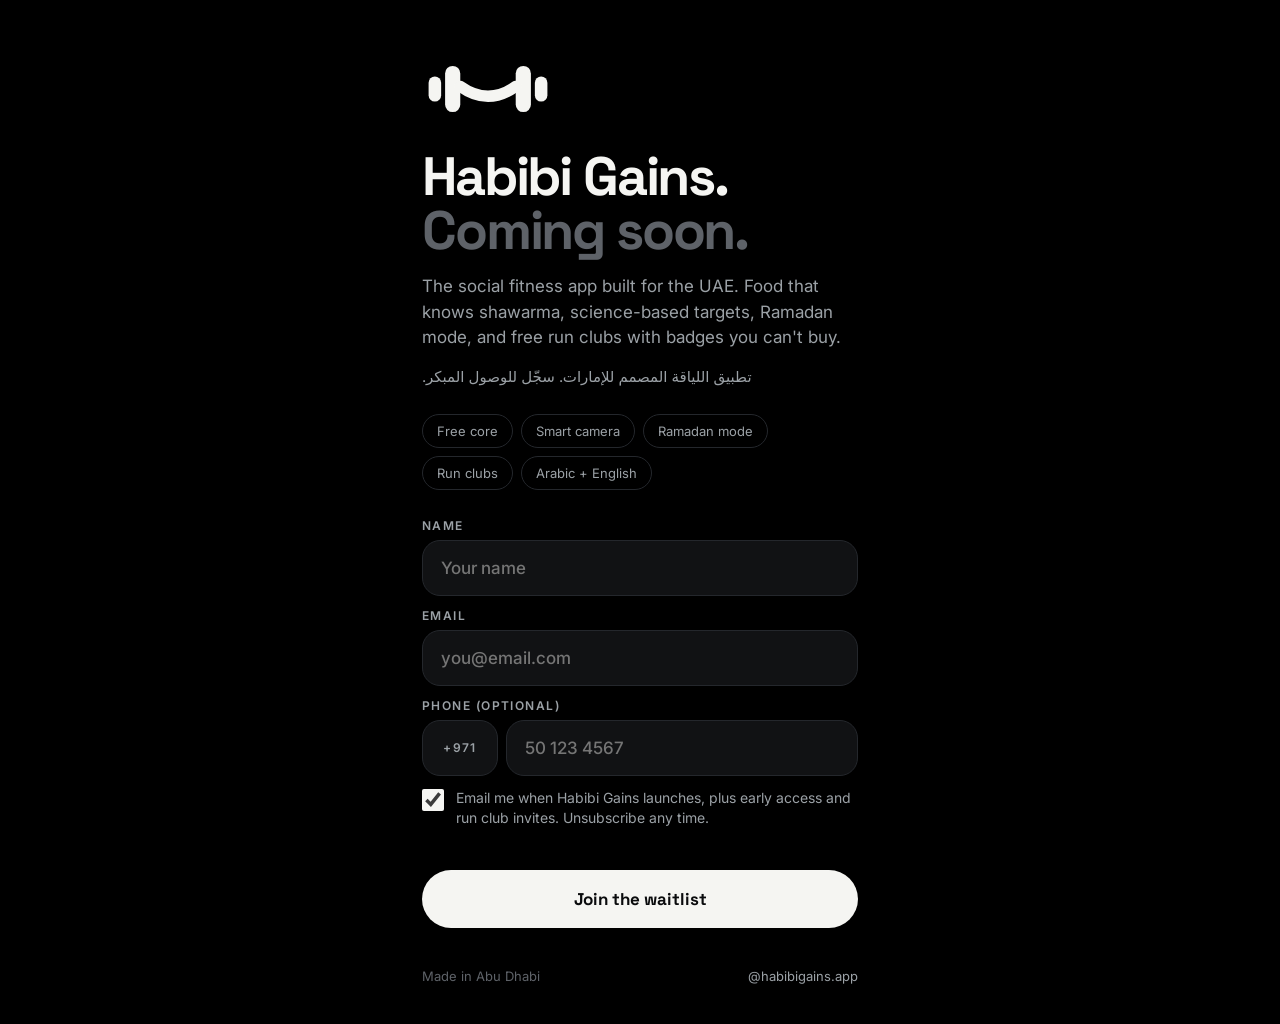
==== index.html @ ff52da04 "Add files via upload" ====
<!doctype html>
<html lang="en">
<head>
<meta charset="utf-8">
<meta name="viewport" content="width=device-width, initial-scale=1, viewport-fit=cover">
<title>Habibi Gains · Join the waitlist</title>
<meta name="description" content="The social fitness app built for the UAE. Join the waitlist for early access.">
<meta property="og:title" content="Habibi Gains · Coming soon">
<meta property="og:description" content="The social fitness app built for the UAE. Join the waitlist.">
<meta name="theme-color" content="#000000">
<link rel="preconnect" href="https://fonts.googleapis.com">
<link rel="preconnect" href="https://fonts.gstatic.com" crossorigin>
<link href="https://fonts.googleapis.com/css2?family=Space+Grotesk:wght@500;700&family=Inter:wght@400;500;600&display=swap" rel="stylesheet">
<link rel="icon" href="data:image/svg+xml,%3Csvg xmlns='http://www.w3.org/2000/svg' viewBox='0 0 400 400'%3E%3Crect width='400' height='400' rx='90' fill='%23000'/%3E%3Cg transform='translate(0 100)' fill='%23F5F5F2'%3E%3Crect x='20' y='62' width='38' height='76' rx='19'/%3E%3Crect x='70' y='30' width='46' height='140' rx='23'/%3E%3Crect x='284' y='30' width='46' height='140' rx='23'/%3E%3Crect x='342' y='62' width='38' height='76' rx='19'/%3E%3Cpath d='M116 92 Q200 152 284 92' fill='none' stroke='%23F5F5F2' stroke-width='34' stroke-linecap='round'/%3E%3C/g%3E%3C/svg%3E">
<style>
  :root { --bg:#000; --card:#111214; --line:#24272c; --text:#F5F5F2; --muted:#9BA1A6; --faint:#5E6268; }
  * { box-sizing: border-box; margin: 0; }
  html, body { background: var(--bg); color: var(--text); font-family: Inter, system-ui, sans-serif; -webkit-font-smoothing: antialiased; }
  body { min-height: 100svh; display: flex; justify-content: center; }
  main { width: 100%; max-width: 480px; padding: calc(56px + env(safe-area-inset-top)) 22px calc(40px + env(safe-area-inset-bottom)); display: flex; flex-direction: column; gap: 28px; }
  .display { font-family: 'Space Grotesk', sans-serif; font-weight: 700; letter-spacing: -0.04em; }
  .logo { width: 132px; height: 66px; }
  .logo .bar { transition: d .9s cubic-bezier(.2,.8,.2,1); }
  h1 { font-size: clamp(40px, 11vw, 54px); line-height: 1; }
  h1 span { color: var(--faint); }
  .sub { color: var(--muted); font-size: 17px; line-height: 1.5; }
  .chips { display: flex; flex-wrap: wrap; gap: 8px; }
  .chip { border: 1px solid var(--line); border-radius: 999px; padding: 8px 14px; font-size: 13px; color: var(--muted); opacity: 0; transform: translateY(8px); animation: up .6s forwards; }
  form { display: flex; flex-direction: column; gap: 12px; }
  label.f { display: flex; flex-direction: column; gap: 7px; font-size: 12px; font-weight: 600; letter-spacing: .12em; text-transform: uppercase; color: var(--muted); }
  input[type=text], input[type=email], input[type=tel] { height: 56px; border-radius: 18px; border: 1px solid var(--line); background: var(--card); color: var(--text); padding: 0 18px; font: 500 17px Inter, sans-serif; outline: none; transition: border-color .2s; width: 100%; }
  input:focus { border-color: var(--text); }
  .phone { display: flex; gap: 8px; }
  .phone .cc { flex: none; width: 76px; display: flex; align-items: center; justify-content: center; border-radius: 18px; border: 1px solid var(--line); background: var(--card); font-weight: 600; color: var(--muted); }
  .consent { display: flex; gap: 12px; align-items: flex-start; font-size: 14px; color: var(--muted); line-height: 1.45; cursor: pointer; }
  .consent input { width: 22px; height: 22px; accent-color: #F5F5F2; flex: none; margin-top: 1px; }
  button { height: 58px; border: 0; border-radius: 999px; background: var(--text); color: #0a0b0d; font: 700 17px 'Space Grotesk', sans-serif; cursor: pointer; transition: transform .15s, opacity .2s; margin-top: 4px; }
  button:active { transform: scale(.97); }
  button:disabled { opacity: .5; }
  .hidden { display: none; }
  .err { color: #FF7A7A; font-size: 14px; min-height: 1em; }
  .done { display: none; flex-direction: column; gap: 14px; align-items: flex-start; animation: up .6s both; }
  .done .big { font-size: 40px; line-height: 1.05; }
  .tick { width: 64px; height: 64px; border-radius: 32px; background: var(--text); display: grid; place-items: center; }
  .tick path { stroke-dasharray: 30; stroke-dashoffset: 30; animation: draw .6s .2s forwards; }
  footer { margin-top: auto; display: flex; justify-content: space-between; color: var(--faint); font-size: 13px; padding-top: 12px; }
  footer a { color: var(--muted); text-decoration: none; }
  .ar { font-size: 15px; color: var(--muted); direction: rtl; text-align: left; }
  .in { opacity: 0; transform: translateY(14px); animation: up .8s cubic-bezier(.2,.8,.2,1) forwards; }
  @keyframes up { to { opacity: 1; transform: none; } }
  @keyframes draw { to { stroke-dashoffset: 0; } }
  @media (prefers-reduced-motion: reduce) { .in, .chip { animation: none; opacity: 1; transform: none; } }
</style>
</head>
<body>
<main>
  <svg class="logo in" viewBox="0 0 400 200" role="img" aria-label="Habibi Gains logo">
    <g fill="#F5F5F2">
      <rect x="20" y="62" width="38" height="76" rx="19"/>
      <rect x="70" y="30" width="46" height="140" rx="23"/>
      <rect x="284" y="30" width="46" height="140" rx="23"/>
      <rect x="342" y="62" width="38" height="76" rx="19"/>
    </g>
    <path id="smile" class="bar" d="M116 100 Q200 100 284 100" fill="none" stroke="#F5F5F2" stroke-width="34" stroke-linecap="round"/>
  </svg>

  <div class="in" style="animation-delay:.15s; display:flex; flex-direction:column; gap:16px">
    <h1 class="display">Habibi Gains.<br><span>Coming soon.</span></h1>
    <p class="sub">The social fitness app built for the UAE. Food that knows shawarma, science-based targets, Ramadan mode, and free run clubs with badges you can't buy.</p>
    <p class="ar">تطبيق اللياقة المصمم للإمارات. سجّل للوصول المبكر.</p>
  </div>

  <div class="chips">
    <span class="chip" style="animation-delay:.35s">Free core</span>
    <span class="chip" style="animation-delay:.42s">Smart camera</span>
    <span class="chip" style="animation-delay:.49s">Ramadan mode</span>
    <span class="chip" style="animation-delay:.56s">Run clubs</span>
    <span class="chip" style="animation-delay:.63s">Arabic + English</span>
  </div>

  <form name="waitlist" class="in" style="animation-delay:.3s" id="wl" novalidate>
    <p class="hidden"><label>Leave empty: <input name="company"></label></p>
    <label class="f">Name
      <input type="text" name="name" autocomplete="name" placeholder="Your name" required>
    </label>
    <label class="f">Email
      <input type="email" name="email" autocomplete="email" inputmode="email" placeholder="you@email.com" required>
    </label>
    <label class="f">Phone (optional)
      <div class="phone">
        <span class="cc">+971</span>
        <input type="tel" name="phone" autocomplete="tel-national" inputmode="tel" placeholder="50 123 4567">
      </div>
    </label>
    <label class="consent">
      <input type="checkbox" name="updates" value="yes" checked>
      <span>Email me when Habibi Gains launches, plus early access and run club invites. Unsubscribe any time.</span>
    </label>
    <p class="err" id="err" role="alert"></p>
    <button type="submit" id="btn">Join the waitlist</button>
  </form>

  <div class="done" id="done" aria-live="polite">
    <div class="tick"><svg width="30" height="30" viewBox="0 0 24 24" fill="none"><path d="M5 12.5l4.5 4.5L19 7" stroke="#0a0b0d" stroke-width="2.8" stroke-linecap="round" stroke-linejoin="round"/></svg></div>
    <p class="display big">You're on the list, <span id="who">habibi</span>.</p>
    <p class="sub">We'll email you when it's ready. Follow along for sneak peeks.</p>
    <p class="ar">أنت في القائمة. بنراسلك أول ما يجهز.</p>
  </div>

  <footer>
    <span>Made in Abu Dhabi</span>
    <a href="https://instagram.com/habibigains.app" rel="noopener">@habibigains.app</a>
  </footer>
</main>

<script>
  // The dumbbell bar bends into a smile.
  setTimeout(() => document.getElementById('smile').setAttribute('d', 'M116 92 Q200 152 284 92'), 700);
  // Animate in browsers without CSS `d` transitions.
  (function () {
    const p = document.getElementById('smile');
    if (CSS && CSS.supports && CSS.supports('d', 'path("M0 0")')) return;
    let t0;
    const step = (t) => {
      t0 = t0 || t;
      const k = Math.min(1, (t - t0) / 900), e = 1 - Math.pow(1 - k, 3);
      p.setAttribute('d', `M116 ${100 - 8 * e} Q200 ${100 + 52 * e} 284 ${100 - 8 * e}`);
      if (k < 1) requestAnimationFrame(step);
    };
    setTimeout(() => requestAnimationFrame(step), 700);
  })();

  const SB_URL = 'https://ekeybuzzxyzyuwczqnrz.supabase.co';
  const SB_KEY = 'sb_publishable_EXuzbg-O8Gc6yGmFSwG73Q_1IKL3HUi';
  const form = document.getElementById('wl');
  const err = document.getElementById('err');
  const btn = document.getElementById('btn');
  form.addEventListener('submit', async (e) => {
    e.preventDefault();
    err.textContent = '';
    const name = form.name.value.trim();
    const email = form.email.value.trim();
    const phone = form.phone.value.replace(/[^\d]/g, '');
    if (!name) return (err.textContent = 'Please add your name.');
    if (!/^\S+@\S+\.\S+$/.test(email)) return (err.textContent = 'Please check your email.');
    if (phone && (phone.length < 8 || phone.length > 10)) return (err.textContent = 'Please check your phone number.');
    btn.disabled = true;
    btn.textContent = 'Joining…';
    if (form.company.value) return; // bot
    const body = {
      name: name.slice(0, 80),
      email: email.toLowerCase(),
      phone: phone ? '+971' + phone.replace(/^0/, '') : null,
      email_updates: form.updates.checked,
      source: new URLSearchParams(location.search).get('ref')?.slice(0, 40) || 'bio',
    };
    try {
      const res = await fetch(SB_URL + '/rest/v1/waitlist', {
        method: 'POST',
        headers: { apikey: SB_KEY, 'Content-Type': 'application/json', Prefer: 'return=minimal' },
        body: JSON.stringify(body),
      });
      // 409 = already on the list, which still counts as success
      if (!res.ok && res.status !== 409) throw new Error('bad');
      document.getElementById('who').textContent = name.split(' ')[0];
      form.style.display = 'none';
      document.querySelector('.chips').style.display = 'none';
      document.getElementById('done').style.display = 'flex';
      window.scrollTo({ top: 0, behavior: 'smooth' });
    } catch {
      err.textContent = 'Something went wrong. Please try again.';
      btn.disabled = false;
      btn.textContent = 'Join the waitlist';
    }
  });
</script>
</body>
</html>
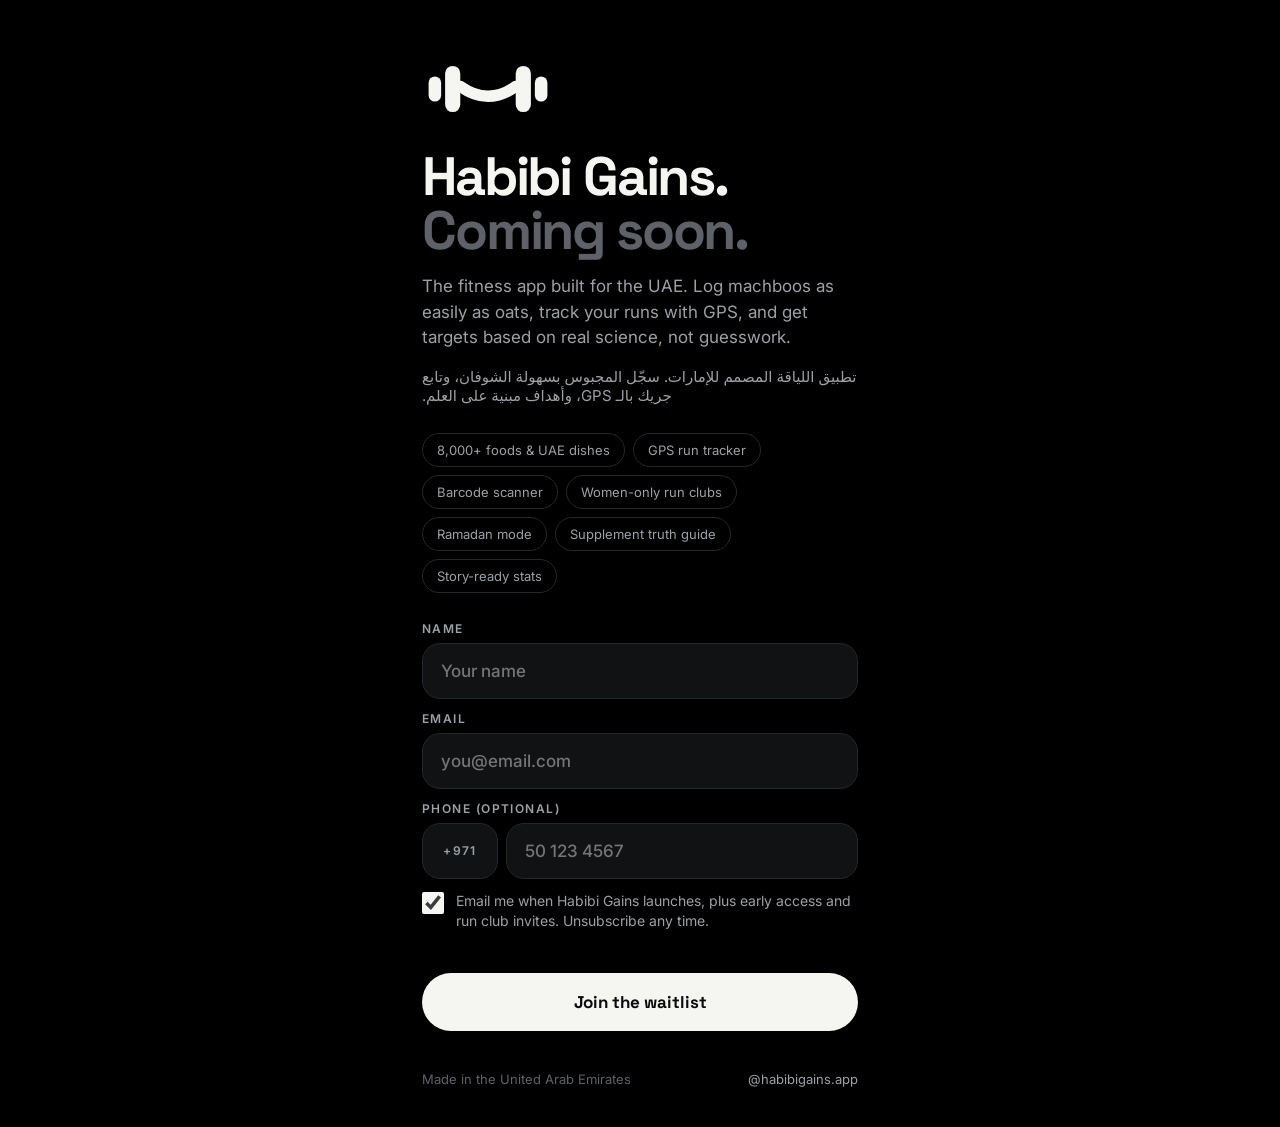
==== commit ad5c82aa: "Add files via upload" ====
--- a/index.html
+++ b/index.html
@@ -66,16 +66,18 @@
 
   <div class="in" style="animation-delay:.15s; display:flex; flex-direction:column; gap:16px">
     <h1 class="display">Habibi Gains.<br><span>Coming soon.</span></h1>
-    <p class="sub">The social fitness app built for the UAE. Food that knows shawarma, science-based targets, Ramadan mode, and free run clubs with badges you can't buy.</p>
-    <p class="ar">تطبيق اللياقة المصمم للإمارات. سجّل للوصول المبكر.</p>
+    <p class="sub">The fitness app built for the UAE. Log machboos as easily as oats, track your runs with GPS, and get targets based on real science, not guesswork.</p>
+    <p class="ar">تطبيق اللياقة المصمم للإمارات. سجّل المجبوس بسهولة الشوفان، وتابع جريك بالـ GPS، وأهداف مبنية على العلم.</p>
   </div>
 
   <div class="chips">
-    <span class="chip" style="animation-delay:.35s">Free core</span>
-    <span class="chip" style="animation-delay:.42s">Smart camera</span>
-    <span class="chip" style="animation-delay:.49s">Ramadan mode</span>
-    <span class="chip" style="animation-delay:.56s">Run clubs</span>
-    <span class="chip" style="animation-delay:.63s">Arabic + English</span>
+    <span class="chip" style="animation-delay:0.35s">8,000+ foods & UAE dishes</span>
+    <span class="chip" style="animation-delay:0.42s">GPS run tracker</span>
+    <span class="chip" style="animation-delay:0.49s">Barcode scanner</span>
+    <span class="chip" style="animation-delay:0.56s">Women-only run clubs</span>
+    <span class="chip" style="animation-delay:0.63s">Ramadan mode</span>
+    <span class="chip" style="animation-delay:0.7s">Supplement truth guide</span>
+    <span class="chip" style="animation-delay:0.77s">Story-ready stats</span>
   </div>
 
   <form name="waitlist" class="in" style="animation-delay:.3s" id="wl" novalidate>
@@ -108,7 +110,7 @@
   </div>
 
   <footer>
-    <span>Made in Abu Dhabi</span>
+    <span>Made in the United Arab Emirates</span>
     <a href="https://instagram.com/habibigains.app" rel="noopener">@habibigains.app</a>
   </footer>
 </main>
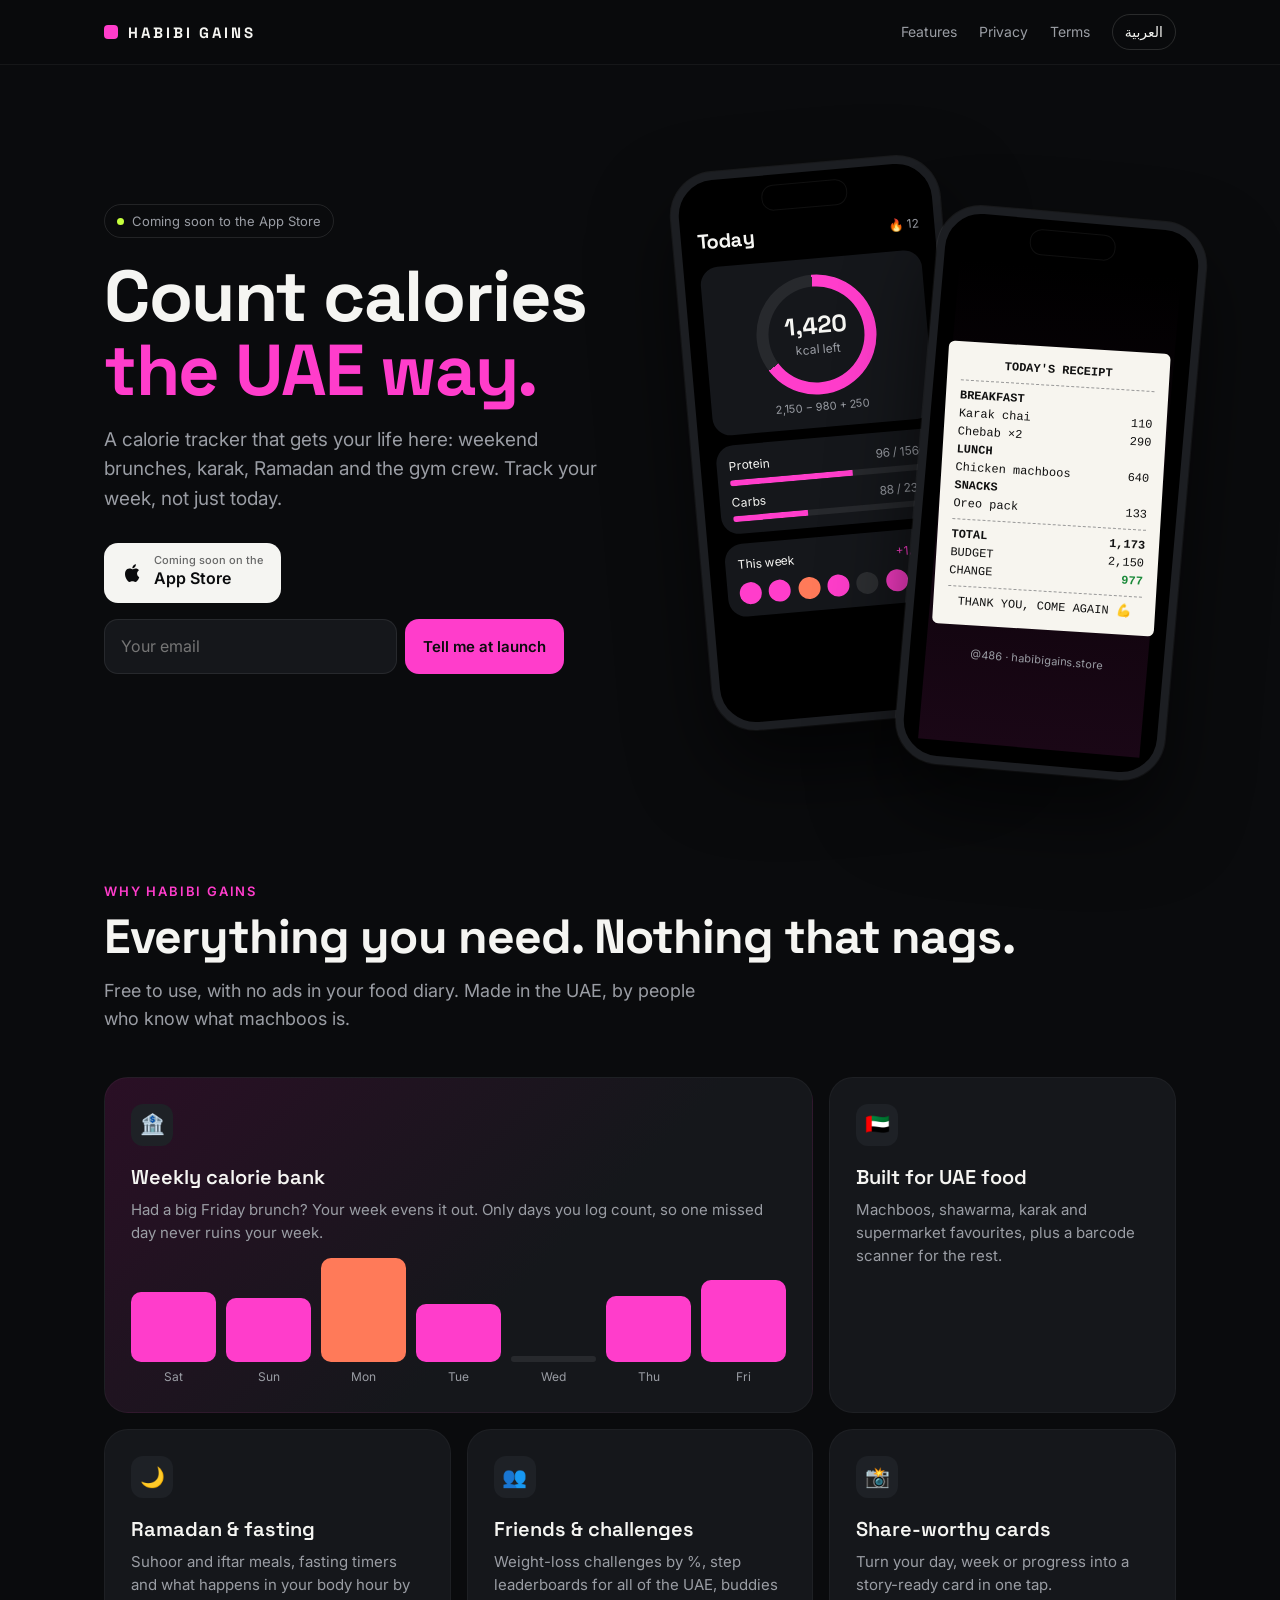
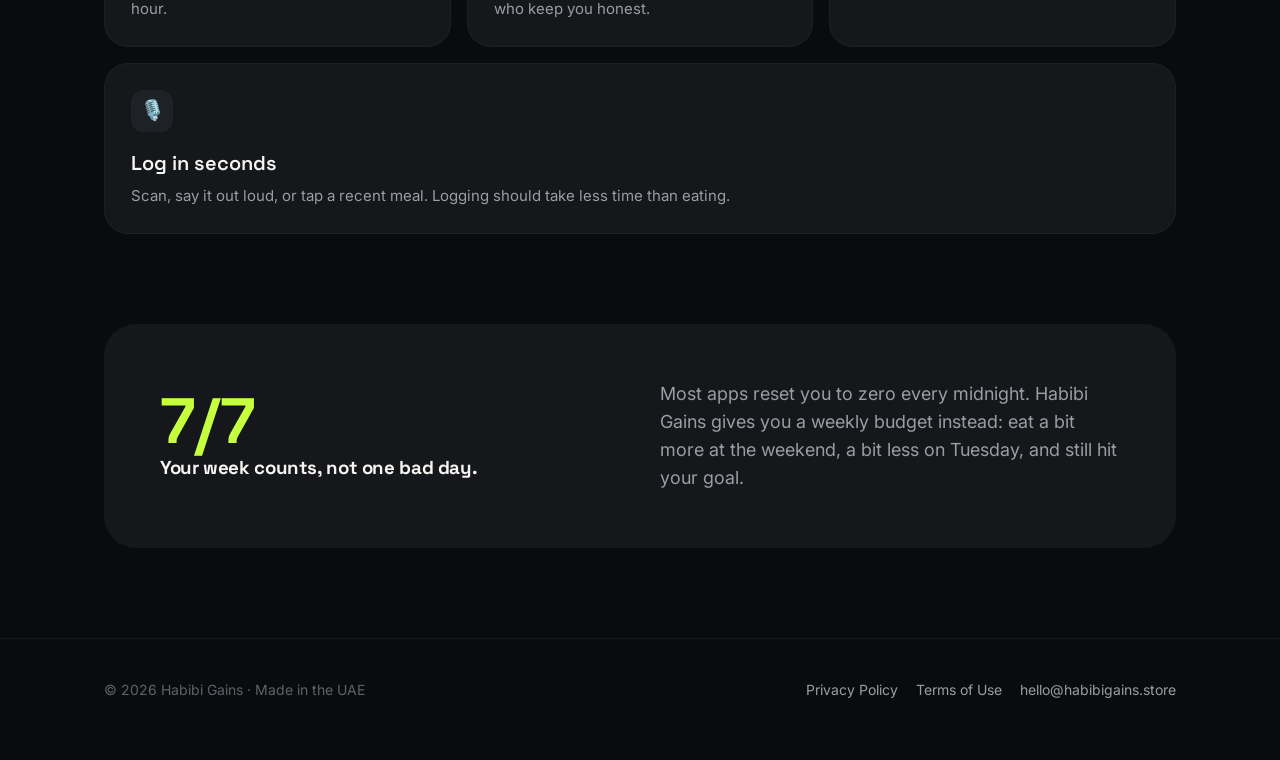
==== commit e0798a8f: "Add files via upload" ====
--- a/index.html
+++ b/index.html
@@ -1,180 +1,145 @@
-<!doctype html>
-<html lang="en">
-<head>
-<meta charset="utf-8">
-<meta name="viewport" content="width=device-width, initial-scale=1, viewport-fit=cover">
-<title>Habibi Gains · Join the waitlist</title>
-<meta name="description" content="The social fitness app built for the UAE. Join the waitlist for early access.">
-<meta property="og:title" content="Habibi Gains · Coming soon">
-<meta property="og:description" content="The social fitness app built for the UAE. Join the waitlist.">
-<meta name="theme-color" content="#000000">
-<link rel="preconnect" href="https://fonts.googleapis.com">
-<link rel="preconnect" href="https://fonts.gstatic.com" crossorigin>
-<link href="https://fonts.googleapis.com/css2?family=Space+Grotesk:wght@500;700&family=Inter:wght@400;500;600&display=swap" rel="stylesheet">
-<link rel="icon" href="data:image/svg+xml,%3Csvg xmlns='http://www.w3.org/2000/svg' viewBox='0 0 400 400'%3E%3Crect width='400' height='400' rx='90' fill='%23000'/%3E%3Cg transform='translate(0 100)' fill='%23F5F5F2'%3E%3Crect x='20' y='62' width='38' height='76' rx='19'/%3E%3Crect x='70' y='30' width='46' height='140' rx='23'/%3E%3Crect x='284' y='30' width='46' height='140' rx='23'/%3E%3Crect x='342' y='62' width='38' height='76' rx='19'/%3E%3Cpath d='M116 92 Q200 152 284 92' fill='none' stroke='%23F5F5F2' stroke-width='34' stroke-linecap='round'/%3E%3C/g%3E%3C/svg%3E">
-<style>
-  :root { --bg:#000; --card:#111214; --line:#24272c; --text:#F5F5F2; --muted:#9BA1A6; --faint:#5E6268; }
-  * { box-sizing: border-box; margin: 0; }
-  html, body { background: var(--bg); color: var(--text); font-family: Inter, system-ui, sans-serif; -webkit-font-smoothing: antialiased; }
-  body { min-height: 100svh; display: flex; justify-content: center; }
-  main { width: 100%; max-width: 480px; padding: calc(56px + env(safe-area-inset-top)) 22px calc(40px + env(safe-area-inset-bottom)); display: flex; flex-direction: column; gap: 28px; }
-  .display { font-family: 'Space Grotesk', sans-serif; font-weight: 700; letter-spacing: -0.04em; }
-  .logo { width: 132px; height: 66px; }
-  .logo .bar { transition: d .9s cubic-bezier(.2,.8,.2,1); }
-  h1 { font-size: clamp(40px, 11vw, 54px); line-height: 1; }
-  h1 span { color: var(--faint); }
-  .sub { color: var(--muted); font-size: 17px; line-height: 1.5; }
-  .chips { display: flex; flex-wrap: wrap; gap: 8px; }
-  .chip { border: 1px solid var(--line); border-radius: 999px; padding: 8px 14px; font-size: 13px; color: var(--muted); opacity: 0; transform: translateY(8px); animation: up .6s forwards; }
-  form { display: flex; flex-direction: column; gap: 12px; }
-  label.f { display: flex; flex-direction: column; gap: 7px; font-size: 12px; font-weight: 600; letter-spacing: .12em; text-transform: uppercase; color: var(--muted); }
-  input[type=text], input[type=email], input[type=tel] { height: 56px; border-radius: 18px; border: 1px solid var(--line); background: var(--card); color: var(--text); padding: 0 18px; font: 500 17px Inter, sans-serif; outline: none; transition: border-color .2s; width: 100%; }
-  input:focus { border-color: var(--text); }
-  .phone { display: flex; gap: 8px; }
-  .phone .cc { flex: none; width: 76px; display: flex; align-items: center; justify-content: center; border-radius: 18px; border: 1px solid var(--line); background: var(--card); font-weight: 600; color: var(--muted); }
-  .consent { display: flex; gap: 12px; align-items: flex-start; font-size: 14px; color: var(--muted); line-height: 1.45; cursor: pointer; }
-  .consent input { width: 22px; height: 22px; accent-color: #F5F5F2; flex: none; margin-top: 1px; }
-  button { height: 58px; border: 0; border-radius: 999px; background: var(--text); color: #0a0b0d; font: 700 17px 'Space Grotesk', sans-serif; cursor: pointer; transition: transform .15s, opacity .2s; margin-top: 4px; }
-  button:active { transform: scale(.97); }
-  button:disabled { opacity: .5; }
-  .hidden { display: none; }
-  .err { color: #FF7A7A; font-size: 14px; min-height: 1em; }
-  .done { display: none; flex-direction: column; gap: 14px; align-items: flex-start; animation: up .6s both; }
-  .done .big { font-size: 40px; line-height: 1.05; }
-  .tick { width: 64px; height: 64px; border-radius: 32px; background: var(--text); display: grid; place-items: center; }
-  .tick path { stroke-dasharray: 30; stroke-dashoffset: 30; animation: draw .6s .2s forwards; }
-  footer { margin-top: auto; display: flex; justify-content: space-between; color: var(--faint); font-size: 13px; padding-top: 12px; }
-  footer a { color: var(--muted); text-decoration: none; }
-  .ar { font-size: 15px; color: var(--muted); direction: rtl; text-align: left; }
-  .in { opacity: 0; transform: translateY(14px); animation: up .8s cubic-bezier(.2,.8,.2,1) forwards; }
-  @keyframes up { to { opacity: 1; transform: none; } }
-  @keyframes draw { to { stroke-dashoffset: 0; } }
-  @media (prefers-reduced-motion: reduce) { .in, .chip { animation: none; opacity: 1; transform: none; } }
-</style>
-</head>
-<body>
-<main>
-  <svg class="logo in" viewBox="0 0 400 200" role="img" aria-label="Habibi Gains logo">
-    <g fill="#F5F5F2">
-      <rect x="20" y="62" width="38" height="76" rx="19"/>
-      <rect x="70" y="30" width="46" height="140" rx="23"/>
-      <rect x="284" y="30" width="46" height="140" rx="23"/>
-      <rect x="342" y="62" width="38" height="76" rx="19"/>
-    </g>
-    <path id="smile" class="bar" d="M116 100 Q200 100 284 100" fill="none" stroke="#F5F5F2" stroke-width="34" stroke-linecap="round"/>
-  </svg>
+<!DOCTYPE html><html lang="en" dir="ltr"><head><meta charset="utf-8"><meta name="viewport" content="width=device-width,initial-scale=1">
+<title>Habibi Gains · Calorie tracker made for the UAE</title><meta name="description" content="Count calories the UAE way: a weekly calorie bank, local foods, Ramadan mode and friends. Coming soon to the App Store."><meta name="theme-color" content="#0A0B0D">
+<meta property="og:title" content="Habibi Gains · Calorie tracker made for the UAE"><meta property="og:description" content="Count calories the UAE way: a weekly calorie bank, local foods, Ramadan mode and friends. Coming soon to the App Store."><meta property="og:url" content="https://habibigains.store/">
+<link rel="icon" href="data:image/svg+xml,%3Csvg xmlns='http://www.w3.org/2000/svg' viewBox='0 0 32 32'%3E%3Crect width='32' height='32' rx='8' fill='%23FF3DCB'/%3E%3C/svg%3E">
+<link rel="preconnect" href="https://fonts.googleapis.com"><link rel="preconnect" href="https://fonts.gstatic.com" crossorigin><link href="https://fonts.googleapis.com/css2?family=Inter:wght@400;500;600&family=Space+Grotesk:wght@500;700&family=IBM+Plex+Sans+Arabic:wght@400;600;700&display=swap" rel="stylesheet"><style>
+:root{--bg:#0A0B0D;--card:#15171B;--card2:#1E2126;--text:#F5F5F2;--muted:#9A9DA4;--faint:#5E626A;--accent:#FF3DCB;--lime:#C6FF3D}
+*{box-sizing:border-box;margin:0;padding:0}
+html{scroll-behavior:smooth}
+body{overflow-x:hidden;background:var(--bg);color:var(--text);font:400 16px/1.55 Inter,system-ui,-apple-system,sans-serif;-webkit-font-smoothing:antialiased}
+[dir=rtl] body,[dir=rtl] .h{font-family:'IBM Plex Sans Arabic',Inter,system-ui,sans-serif}
+a{color:inherit;text-decoration:none}
+.wrap{max-width:1120px;margin:0 auto;padding:0 24px}
+.h{font-family:'Space Grotesk',Inter,sans-serif;letter-spacing:-.02em}
+nav{position:sticky;top:0;z-index:10;backdrop-filter:blur(14px);background:rgba(10,11,13,.75);border-bottom:1px solid #ffffff0d}
+nav .wrap{display:flex;align-items:center;justify-content:space-between;height:64px}
+.logo{white-space:nowrap;display:flex;align-items:center;gap:10px;font:700 15px 'Space Grotesk',sans-serif;letter-spacing:.18em}
+.logo i{width:14px;height:14px;border-radius:4px;background:var(--accent);display:block}
+.links{display:flex;gap:22px;align-items:center;font-size:14px;color:var(--muted)}
+.links a:hover{color:var(--text)}
+.lang{border:1px solid #ffffff22;border-radius:999px;padding:6px 12px;color:var(--text);background:none;font:inherit;cursor:pointer}
+.hero{padding-top:88px;padding-bottom:40px;display:grid;grid-template-columns:minmax(0,1.1fr) minmax(0,.9fr);gap:40px;align-items:center}
+.pill{display:inline-flex;gap:8px;align-items:center;font-size:13px;color:var(--muted);border:1px solid #ffffff1a;border-radius:999px;padding:6px 12px}
+.pill b{width:7px;height:7px;border-radius:50%;background:var(--lime);display:block}
+h1{font-size:clamp(42px,6vw,72px);line-height:1.02;margin:22px 0 18px}
+h1 em{font-style:normal;color:var(--accent)}
+.sub{font-size:19px;color:var(--muted);max-width:520px}
+.cta{display:flex;gap:12px;flex-wrap:wrap;margin-top:30px}
+.store{display:inline-flex;align-items:center;gap:10px;background:var(--text);color:#0A0B0D;border-radius:14px;padding:12px 18px;font-weight:600}
+.store small{display:block;font-size:11px;font-weight:500;opacity:.6;line-height:1}
+form{display:flex;gap:8px;margin-top:16px;max-width:460px}
+input{flex:1;background:var(--card);border:1px solid #ffffff14;border-radius:14px;padding:14px 16px;color:var(--text);font:inherit;outline:none}
+input:focus{border-color:var(--accent)}
+button.go{white-space:nowrap;background:var(--accent);color:#0A0B0D;border:0;border-radius:14px;padding:0 18px;font:600 15px Inter,sans-serif;cursor:pointer}
+.note{font-size:13px;color:var(--faint);margin-top:8px;min-height:20px}
+.phones{position:relative;height:600px}
+.phone{position:absolute;width:270px;height:560px;border-radius:44px;background:#000;border:8px solid #1c1e22;box-shadow:0 40px 80px #0009,0 0 0 1px #ffffff12;overflow:hidden;padding:46px 16px 16px}
+.phone:before{content:"";position:absolute;top:10px;left:50%;transform:translateX(-50%);width:84px;height:24px;border-radius:12px;background:#000;border:1px solid #ffffff10}
+.p1{right:215px;top:10px;transform:rotate(-5deg)}
+.p2{right:-10px;top:60px;transform:rotate(5deg);z-index:2}
+.scr{display:flex;flex-direction:column;gap:10px;font-size:12px}
+.card{background:var(--card);border-radius:18px;padding:12px}
+.ring{width:120px;height:120px;border-radius:50%;margin:4px auto;display:grid;place-items:center;background:conic-gradient(var(--accent) 0 66%,#ffffff14 0)}
+.ring div{width:96px;height:96px;border-radius:50%;background:var(--card);display:grid;place-items:center;text-align:center}
+.ring b{font:700 24px 'Space Grotesk',sans-serif}
+.dots{display:flex;justify-content:space-between}
+.dots span{width:22px;height:22px;border-radius:50%;background:var(--accent)}
+.dots .o{background:#FF7A59}.dots .u{background:#ffffff1a}
+.bar{height:6px;border-radius:9px;background:#ffffff14;overflow:hidden;margin-top:4px}.bar i{display:block;height:100%;background:var(--accent)}
+.row{display:flex;justify-content:space-between;align-items:center}
+.m{color:var(--muted)}
+.receipt{background:#F7F5EF;color:#111;border-radius:6px;padding:14px;font:12px/1.5 'Courier New',monospace;transform:rotate(-1.5deg)}
+.receipt hr{border:0;border-top:1px dashed #999;margin:6px 0}
+section{padding:90px 0}
+.kicker{color:var(--accent);font:600 13px Inter,sans-serif;letter-spacing:.14em;text-transform:uppercase}
+h2{font-size:clamp(32px,4vw,48px);line-height:1.08;margin:12px 0 14px}
+.lead{color:var(--muted);font-size:18px;max-width:620px}
+.grid{display:grid;grid-template-columns:repeat(3,1fr);gap:16px;margin-top:44px}
+.f{background:var(--card);border:1px solid #ffffff0a;border-radius:24px;padding:26px;min-height:210px}
+.f .ic{width:42px;height:42px;border-radius:12px;background:var(--card2);display:grid;place-items:center;font-size:20px;margin-bottom:18px}
+.f h3{font:600 20px 'Space Grotesk',sans-serif;margin-bottom:8px}
+.f p{color:var(--muted);font-size:15px}
+.f.wide{grid-column:span 3;min-height:0}.f.big{grid-column:span 2;background:linear-gradient(135deg,#2a0f25,#15171B 60%)}
+.week{display:flex;gap:10px;margin-top:22px;align-items:flex-end;height:120px}
+.week div{flex:1;text-align:center;font-size:12px;color:var(--muted)}
+.week span{display:block;height:var(--h);background:var(--accent);border-radius:10px;margin-bottom:6px}
+.week .over span{background:#FF7A59}.week .off span{background:#ffffff14}
+.band{background:var(--card);border-radius:32px;padding:56px;display:grid;grid-template-columns:1fr 1fr;gap:40px;align-items:center}
+.stat{font:700 64px 'Space Grotesk',sans-serif;color:var(--lime);line-height:1}
+footer{border-top:1px solid #ffffff0d;padding:40px 0 60px;color:var(--faint);font-size:14px}
+footer .wrap{display:flex;justify-content:space-between;flex-wrap:wrap;gap:16px}
+footer a{color:var(--muted)}
+.doc{max-width:760px;padding:60px 24px 100px}
+.doc h1{font-size:48px;margin:0 0 6px}
+.doc .upd{color:var(--faint);font-size:14px;margin-bottom:26px}
+.doc .intro{font-size:18px;color:var(--muted);margin-bottom:32px}
+.doc h2{font:600 22px 'Space Grotesk',sans-serif;margin:34px 0 10px}
+.doc ul{padding-inline-start:20px;color:#d6d6d2}
+.doc li{margin:6px 0}
+.doc li::marker{color:var(--accent)}
+.toggle{display:flex;gap:8px;margin-bottom:28px}
+.toggle a{border:1px solid #ffffff22;border-radius:999px;padding:6px 14px;font-size:14px;color:var(--muted)}
+.toggle a.on{background:var(--text);color:#0A0B0D;border-color:var(--text)}
+@media (max-width:900px){.f.wide{grid-column:auto}.hero{grid-template-columns:1fr;padding-top:48px}.phones{height:560px;margin-top:10px}.p1{left:0;right:auto}.p2{right:0}.grid{grid-template-columns:1fr}.f.big{grid-column:auto}.band{grid-template-columns:1fr;padding:32px}.links .hide{display:none}}
+@media (max-width:560px){.links a{display:none}form{flex-wrap:wrap}form input{min-width:100%}button.go{height:50px}.hero>div{min-width:0}.logo{letter-spacing:.1em}.p1{display:none}.p2{left:50%;right:auto;transform:translateX(-50%) rotate(2deg)}}
+</style></head><body><nav><div class="wrap"><a class="logo" href="/"><i></i>HABIBI GAINS</a><div class="links">
+<a class="hide" href="#features" data-en="Features" data-ar="المزايا">Features</a><a href="/privacy/" data-en="Privacy" data-ar="الخصوصية">Privacy</a><a href="/terms/" data-en="Terms" data-ar="الشروط">Terms</a>
+<button class="lang" onclick="setLang(document.documentElement.lang==='ar'?'en':'ar')">العربية</button></div></div></nav>
+<main><div class="wrap hero"><div>
+<span class="pill"><b></b><span data-en="Coming soon to the App Store" data-ar="قريباً على آب ستور">Coming soon to the App Store</span></span>
+<h1 class="h"><span data-en="Count calories" data-ar="احسب سعراتك">Count calories</span><br><em data-en="the UAE way." data-ar="على الطريقة الإماراتية.">the UAE way.</em></h1>
+<p class="sub" data-en="A calorie tracker that gets your life here: weekend brunches, karak, Ramadan and the gym crew. Track your week, not just today." data-ar="تطبيق سعرات يفهم حياتك هنا: فطور الويكند، الكرك، رمضان وربعك في الجيم. تابع أسبوعك، مو بس يومك.">A calorie tracker that gets your life here: weekend brunches, karak, Ramadan and the gym crew. Track your week, not just today.</p>
+<div class="cta"><span class="store"><svg width="22" height="22" viewBox="0 0 24 24" fill="#0A0B0D"><path d="M16.4 12.6c0-2.4 2-3.6 2.1-3.7-1.1-1.7-2.9-1.9-3.5-1.9-1.5-.2-2.9.9-3.7.9s-1.9-.9-3.2-.8c-1.6 0-3.1 1-4 2.4-1.7 3-.4 7.4 1.2 9.8.8 1.2 1.8 2.5 3 2.4 1.2 0 1.7-.8 3.1-.8s1.9.8 3.2.8 2.1-1.2 2.9-2.4c.9-1.4 1.3-2.7 1.3-2.8 0 0-2.4-1-2.4-3.9zM14.1 5.5c.7-.8 1.1-1.9 1-3-1 0-2.1.7-2.8 1.5-.6.7-1.2 1.8-1 2.9 1 .1 2.1-.6 2.8-1.4z"/></svg><span><small data-en="Coming soon on the" data-ar="قريباً على">Coming soon on the</small>App Store</span></span></div>
+<form id="wl" onsubmit="return join(event)"><input id="em" type="email" required data-en-ph="Your email" data-ar-ph="إيميلك" placeholder="Your email" autocomplete="email"><button class="go" type="submit" data-en="Tell me at launch" data-ar="بلغني عند الإطلاق">Tell me at launch</button></form>
+<div class="note" id="wlnote"></div>
+</div>
+<div class="phones">
+ <div class="phone p1"><div class="scr">
+  <div class="row"><b class="h" style="font-size:20px" data-en="Today" data-ar="اليوم">Today</b><span class="m">🔥 12</span></div>
+  <div class="card"><div class="ring"><div><span><b>1,420</b><br><span class="m" data-en="kcal left" data-ar="سعرة باقية">kcal left</span></span></div></div>
+  <div class="m" style="text-align:center;font-size:11px">2,150 − 980 + 250</div></div>
+  <div class="card"><div class="row"><span data-en="Protein" data-ar="بروتين">Protein</span><span class="m">96 / 156g</span></div><div class="bar"><i style="width:62%"></i></div>
+  <div class="row" style="margin-top:8px"><span data-en="Carbs" data-ar="كارب">Carbs</span><span class="m">88 / 231g</span></div><div class="bar"><i style="width:38%"></i></div></div>
+  <div class="card"><div class="row" style="margin-bottom:8px"><span data-en="This week" data-ar="هالأسبوع">This week</span><span style="color:var(--accent)">+1,240</span></div>
+  <div class="dots"><span></span><span></span><span class="o"></span><span></span><span class="u"></span><span></span><span class="u"></span></div></div>
+ </div></div>
+ <div class="phone p2"><div class="scr" style="justify-content:center;height:100%;background:linear-gradient(180deg,#000,#1a0716)">
+  <div class="receipt"><div style="text-align:center;font-weight:700">TODAY'S RECEIPT</div><hr>
+  <div><b>BREAKFAST</b></div><div class="row"><span>  Karak chai</span><span>110</span></div><div class="row"><span>  Chebab ×2</span><span>290</span></div>
+  <div><b>LUNCH</b></div><div class="row"><span>  Chicken machboos</span><span>640</span></div>
+  <div><b>SNACKS</b></div><div class="row"><span>  Oreo pack</span><span>133</span></div><hr>
+  <div class="row"><b>TOTAL</b><b>1,173</b></div><div class="row"><span>BUDGET</span><span>2,150</span></div><div class="row"><span>CHANGE</span><b style="color:#1B8A3A">977</b></div><hr>
+  <div style="text-align:center">THANK YOU, COME AGAIN 💪</div></div>
+  <div class="m" style="text-align:center;margin-top:12px;font-size:11px">@486 · habibigains.store</div>
+ </div></div>
+</div></div>
 
-  <div class="in" style="animation-delay:.15s; display:flex; flex-direction:column; gap:16px">
-    <h1 class="display">Habibi Gains.<br><span>Coming soon.</span></h1>
-    <p class="sub">The fitness app built for the UAE. Log machboos as easily as oats, track your runs with GPS, and get targets based on real science, not guesswork.</p>
-    <p class="ar">تطبيق اللياقة المصمم للإمارات. سجّل المجبوس بسهولة الشوفان، وتابع جريك بالـ GPS، وأهداف مبنية على العلم.</p>
-  </div>
+<section id="features"><div class="wrap">
+<div class="kicker" data-en="Why Habibi Gains" data-ar="ليش Habibi Gains">Why Habibi Gains</div>
+<h2 class="h" data-en="Everything you need. Nothing that nags." data-ar="كل اللي تحتاجه. بدون إزعاج.">Everything you need. Nothing that nags.</h2>
+<p class="lead" data-en="Free to use, with no ads in your food diary. Made in the UAE, by people who know what machboos is." data-ar="مجاني، وبدون إعلانات في يومياتك. صُنع في الإمارات، على يد ناس يعرفون شو المجبوس.">Free to use, with no ads in your food diary. Made in the UAE, by people who know what machboos is.</p>
+<div class="grid"><div class="f big"><div class="ic">🏦</div><h3 data-en="Weekly calorie bank" data-ar="بنك السعرات الأسبوعي">Weekly calorie bank</h3><p data-en="Had a big Friday brunch? Your week evens it out. Only days you log count, so one missed day never ruins your week." data-ar="عزومة جمعة كبيرة؟ أسبوعك يعدّلها. فقط الأيام المسجلة تنحسب، فيوم ناقص ما يخرب أسبوعك.">Had a big Friday brunch? Your week evens it out. Only days you log count, so one missed day never ruins your week.</p><div class="week"><div class=""><span style="--h:70px"></span>Sat</div><div class=""><span style="--h:64px"></span>Sun</div><div class="over"><span style="--h:104px"></span>Mon</div><div class=""><span style="--h:58px"></span>Tue</div><div class="off"><span style="--h:6px"></span>Wed</div><div class=""><span style="--h:66px"></span>Thu</div><div class=""><span style="--h:82px"></span>Fri</div></div></div><div class="f"><div class="ic">🇦🇪</div><h3 data-en="Built for UAE food" data-ar="مصمم لأكل الإمارات">Built for UAE food</h3><p data-en="Machboos, shawarma, karak and supermarket favourites, plus a barcode scanner for the rest." data-ar="مجبوس، شاورما، كرك ومنتجات السوبرماركت، وماسح باركود لكل الباقي.">Machboos, shawarma, karak and supermarket favourites, plus a barcode scanner for the rest.</p></div><div class="f"><div class="ic">🌙</div><h3 data-en="Ramadan &amp; fasting" data-ar="رمضان والصيام">Ramadan &amp; fasting</h3><p data-en="Suhoor and iftar meals, fasting timers and what happens in your body hour by hour." data-ar="وجبات السحور والإفطار، مؤقت صيام، وشو يصير في جسمك ساعة بساعة.">Suhoor and iftar meals, fasting timers and what happens in your body hour by hour.</p></div><div class="f"><div class="ic">👥</div><h3 data-en="Friends &amp; challenges" data-ar="الأصحاب والتحديات">Friends &amp; challenges</h3><p data-en="Weight-loss challenges by %, step leaderboards for all of the UAE, buddies who keep you honest." data-ar="تحديات خسارة وزن بالنسبة، ترتيب خطوات لكل الإمارات، وشركاء يخلونك ملتزم.">Weight-loss challenges by %, step leaderboards for all of the UAE, buddies who keep you honest.</p></div><div class="f"><div class="ic">📸</div><h3 data-en="Share-worthy cards" data-ar="بطاقات للمشاركة">Share-worthy cards</h3><p data-en="Turn your day, week or progress into a story-ready card in one tap." data-ar="حوّل يومك أو أسبوعك أو تقدمك لبطاقة ستوري بضغطة.">Turn your day, week or progress into a story-ready card in one tap.</p></div><div class="f wide"><div class="ic">🎙️</div><h3 data-en="Log in seconds" data-ar="سجّل بثواني">Log in seconds</h3><p data-en="Scan, say it out loud, or tap a recent meal. Logging should take less time than eating." data-ar="امسح، قلها بصوتك، أو اضغط على وجبة سابقة. التسجيل أسرع من الأكل.">Scan, say it out loud, or tap a recent meal. Logging should take less time than eating.</p></div></div></div></section>
 
-  <div class="chips">
-    <span class="chip" style="animation-delay:0.35s">8,000+ foods & UAE dishes</span>
-    <span class="chip" style="animation-delay:0.42s">GPS run tracker</span>
-    <span class="chip" style="animation-delay:0.49s">Barcode scanner</span>
-    <span class="chip" style="animation-delay:0.56s">Women-only run clubs</span>
-    <span class="chip" style="animation-delay:0.63s">Ramadan mode</span>
-    <span class="chip" style="animation-delay:0.7s">Supplement truth guide</span>
-    <span class="chip" style="animation-delay:0.77s">Story-ready stats</span>
-  </div>
-
-  <form name="waitlist" class="in" style="animation-delay:.3s" id="wl" novalidate>
-    <p class="hidden"><label>Leave empty: <input name="company"></label></p>
-    <label class="f">Name
-      <input type="text" name="name" autocomplete="name" placeholder="Your name" required>
-    </label>
-    <label class="f">Email
-      <input type="email" name="email" autocomplete="email" inputmode="email" placeholder="you@email.com" required>
-    </label>
-    <label class="f">Phone (optional)
-      <div class="phone">
-        <span class="cc">+971</span>
-        <input type="tel" name="phone" autocomplete="tel-national" inputmode="tel" placeholder="50 123 4567">
-      </div>
-    </label>
-    <label class="consent">
-      <input type="checkbox" name="updates" value="yes" checked>
-      <span>Email me when Habibi Gains launches, plus early access and run club invites. Unsubscribe any time.</span>
-    </label>
-    <p class="err" id="err" role="alert"></p>
-    <button type="submit" id="btn">Join the waitlist</button>
-  </form>
-
-  <div class="done" id="done" aria-live="polite">
-    <div class="tick"><svg width="30" height="30" viewBox="0 0 24 24" fill="none"><path d="M5 12.5l4.5 4.5L19 7" stroke="#0a0b0d" stroke-width="2.8" stroke-linecap="round" stroke-linejoin="round"/></svg></div>
-    <p class="display big">You're on the list, <span id="who">habibi</span>.</p>
-    <p class="sub">We'll email you when it's ready. Follow along for sneak peeks.</p>
-    <p class="ar">أنت في القائمة. بنراسلك أول ما يجهز.</p>
-  </div>
-
-  <footer>
-    <span>Made in the United Arab Emirates</span>
-    <a href="https://instagram.com/habibigains.app" rel="noopener">@habibigains.app</a>
-  </footer>
+<section style="padding-top:0"><div class="wrap"><div class="band">
+<div><div class="stat">7/7</div><h3 class="h" data-en="Your week counts, not one bad day." data-ar="أسبوعك هو اللي يحسب، مو يوم واحد.">Your week counts, not one bad day.</h3></div>
+<div><p class="lead" data-en="Most apps reset you to zero every midnight. Habibi Gains gives you a weekly budget instead: eat a bit more at the weekend, a bit less on Tuesday, and still hit your goal." data-ar="أغلب التطبيقات ترجعك للصفر كل نص ليل. Habibi Gains يعطيك ميزانية أسبوعية: كُل أكثر شوي بالويكند، وأقل يوم الثلاثاء، وتوصل لهدفك برضو.">Most apps reset you to zero every midnight. Habibi Gains gives you a weekly budget instead: eat a bit more at the weekend, a bit less on Tuesday, and still hit your goal.</p></div>
+</div></div></section>
 </main>
-
+<footer><div class="wrap"><div>© 2026 Habibi Gains · <span data-en="Made in the UAE" data-ar="صُنع في الإمارات">Made in the UAE</span></div>
+<div style="display:flex;gap:18px"><a href="/privacy/" data-en="Privacy Policy" data-ar="سياسة الخصوصية">Privacy Policy</a><a href="/terms/" data-en="Terms of Use" data-ar="شروط الاستخدام">Terms of Use</a><a href="mailto:hello@habibigains.store">hello@habibigains.store</a></div></div></footer>
 <script>
-  // The dumbbell bar bends into a smile.
-  setTimeout(() => document.getElementById('smile').setAttribute('d', 'M116 92 Q200 152 284 92'), 700);
-  // Animate in browsers without CSS `d` transitions.
-  (function () {
-    const p = document.getElementById('smile');
-    if (CSS && CSS.supports && CSS.supports('d', 'path("M0 0")')) return;
-    let t0;
-    const step = (t) => {
-      t0 = t0 || t;
-      const k = Math.min(1, (t - t0) / 900), e = 1 - Math.pow(1 - k, 3);
-      p.setAttribute('d', `M116 ${100 - 8 * e} Q200 ${100 + 52 * e} 284 ${100 - 8 * e}`);
-      if (k < 1) requestAnimationFrame(step);
-    };
-    setTimeout(() => requestAnimationFrame(step), 700);
-  })();
-
-  const SB_URL = 'https://ekeybuzzxyzyuwczqnrz.supabase.co';
-  const SB_KEY = 'sb_publishable_EXuzbg-O8Gc6yGmFSwG73Q_1IKL3HUi';
-  const form = document.getElementById('wl');
-  const err = document.getElementById('err');
-  const btn = document.getElementById('btn');
-  form.addEventListener('submit', async (e) => {
-    e.preventDefault();
-    err.textContent = '';
-    const name = form.name.value.trim();
-    const email = form.email.value.trim();
-    const phone = form.phone.value.replace(/[^\d]/g, '');
-    if (!name) return (err.textContent = 'Please add your name.');
-    if (!/^\S+@\S+\.\S+$/.test(email)) return (err.textContent = 'Please check your email.');
-    if (phone && (phone.length < 8 || phone.length > 10)) return (err.textContent = 'Please check your phone number.');
-    btn.disabled = true;
-    btn.textContent = 'Joining…';
-    if (form.company.value) return; // bot
-    const body = {
-      name: name.slice(0, 80),
-      email: email.toLowerCase(),
-      phone: phone ? '+971' + phone.replace(/^0/, '') : null,
-      email_updates: form.updates.checked,
-      source: new URLSearchParams(location.search).get('ref')?.slice(0, 40) || 'bio',
-    };
-    try {
-      const res = await fetch(SB_URL + '/rest/v1/waitlist', {
-        method: 'POST',
-        headers: { apikey: SB_KEY, 'Content-Type': 'application/json', Prefer: 'return=minimal' },
-        body: JSON.stringify(body),
-      });
-      // 409 = already on the list, which still counts as success
-      if (!res.ok && res.status !== 409) throw new Error('bad');
-      document.getElementById('who').textContent = name.split(' ')[0];
-      form.style.display = 'none';
-      document.querySelector('.chips').style.display = 'none';
-      document.getElementById('done').style.display = 'flex';
-      window.scrollTo({ top: 0, behavior: 'smooth' });
-    } catch {
-      err.textContent = 'Something went wrong. Please try again.';
-      btn.disabled = false;
-      btn.textContent = 'Join the waitlist';
-    }
-  });
-</script>
-</body>
-</html>
+async function join(e){e.preventDefault();var em=document.getElementById('em').value.trim(),n=document.getElementById('wlnote'),ar=document.documentElement.lang==='ar';
+n.textContent=ar?'جاري الإرسال…':'Sending…';
+try{var r=await fetch('https://ekeybuzzxyzyuwczqnrz.supabase.co/rest/v1/waitlist',{method:'POST',headers:{apikey:'sb_publishable_EXuzbg-O8Gc6yGmFSwG73Q_1IKL3HUi','Content-Type':'application/json',Prefer:'return=minimal'},body:JSON.stringify({email:em.toLowerCase(),lang:ar?'ar':'en'})});
+if(r.ok||r.status===409){n.textContent=ar?'تم! بنراسلك أول ما ينزل التطبيق.':"You're on the list. We'll email you on launch day.";document.getElementById('em').value=''}else throw 0}
+catch(x){n.textContent=ar?'ما انرسل، حاول مرة ثانية.':"Couldn't send. Please try again."}return false}
+</script><script>
+function setLang(l){document.documentElement.lang=l;document.documentElement.dir=l==='ar'?'rtl':'ltr';
+document.querySelectorAll('[data-en]').forEach(e=>{e.textContent=e.dataset[l]});
+document.querySelectorAll('[data-en-ph]').forEach(e=>{e.placeholder=e.dataset[l+'Ph']});
+document.querySelectorAll('.lang').forEach(b=>b.textContent=l==='ar'?'English':'العربية');
+document.querySelectorAll('[data-doc]').forEach(d=>d.hidden=d.dataset.doc!==l);
+document.querySelectorAll('.toggle a').forEach(a=>a.classList.toggle('on',a.dataset.l===l));
+try{localStorage.setItem('hg-lang',l)}catch(e){}}
+(function(){var l='en';try{l=localStorage.getItem('hg-lang')||((navigator.language||'').startsWith('ar')?'ar':'en')}catch(e){}if(location.hash==='#ar')l='ar';setLang(l)})();
+</script></body></html>
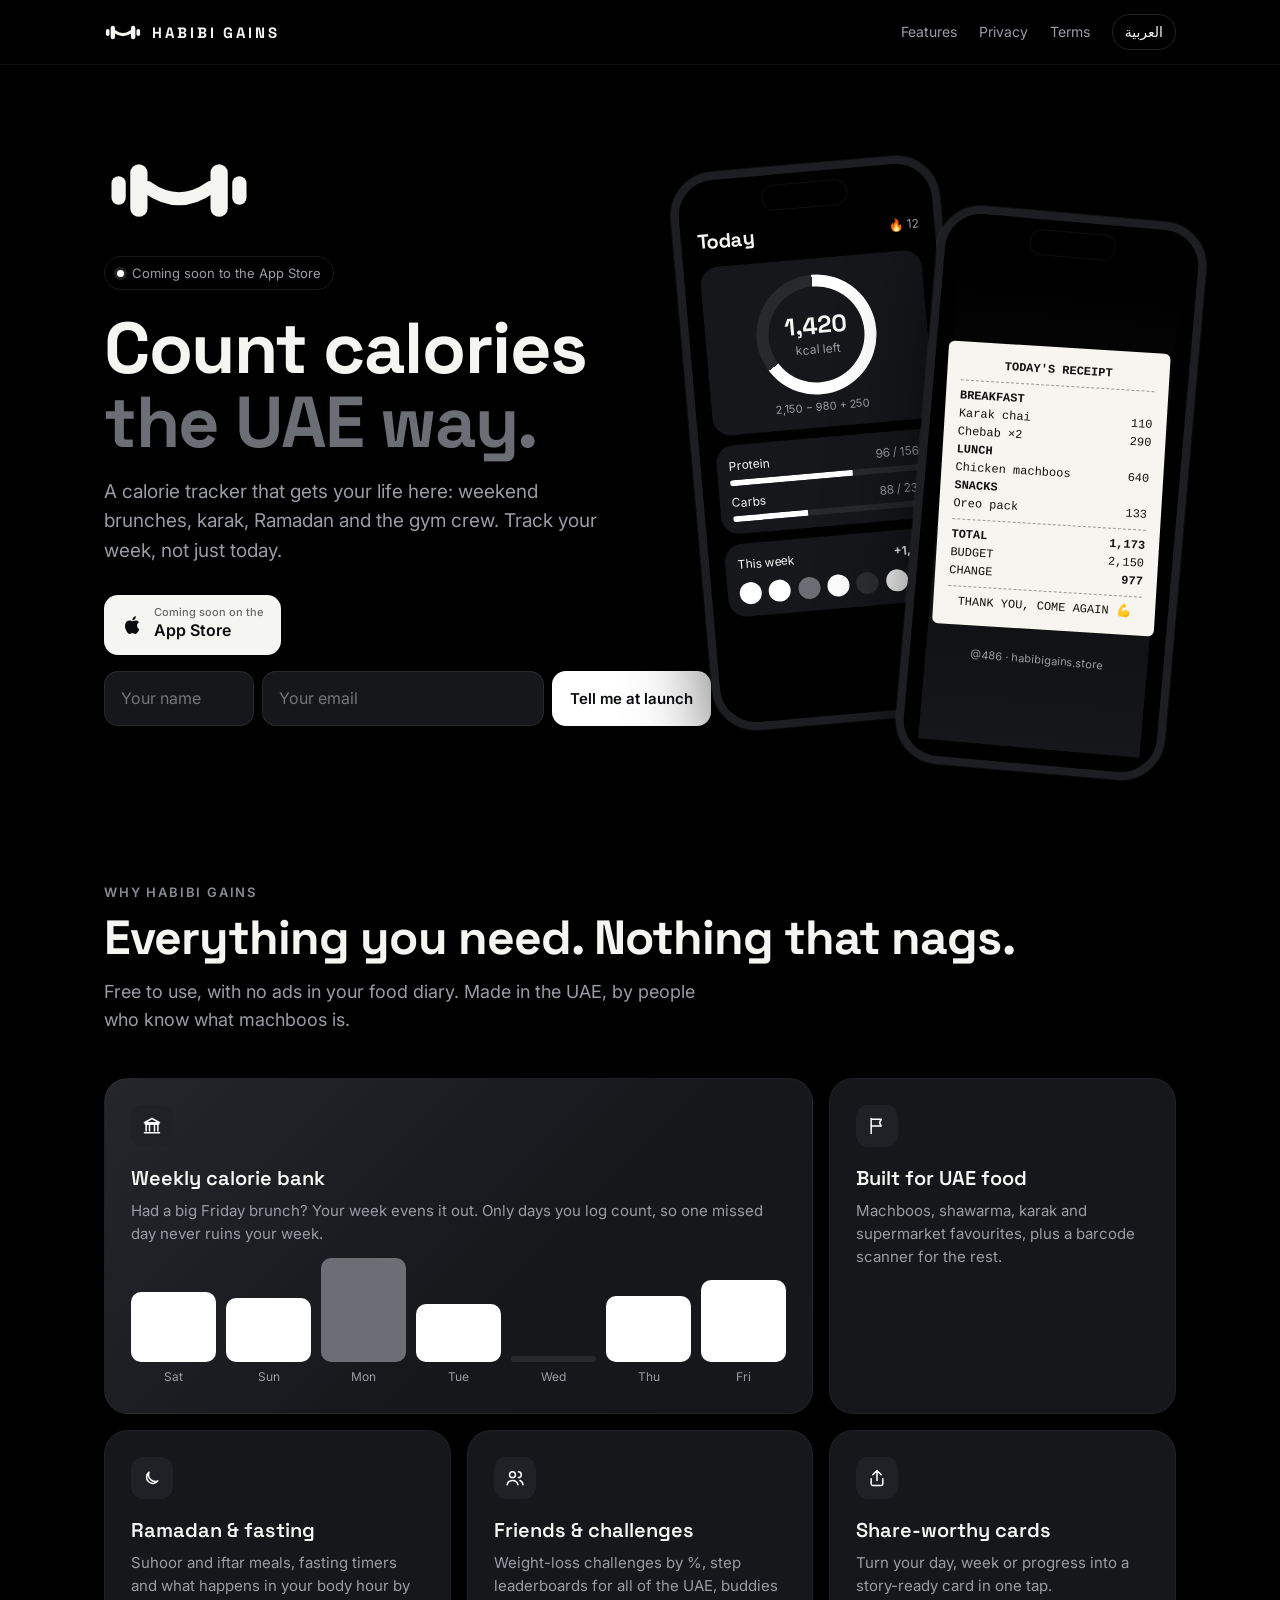
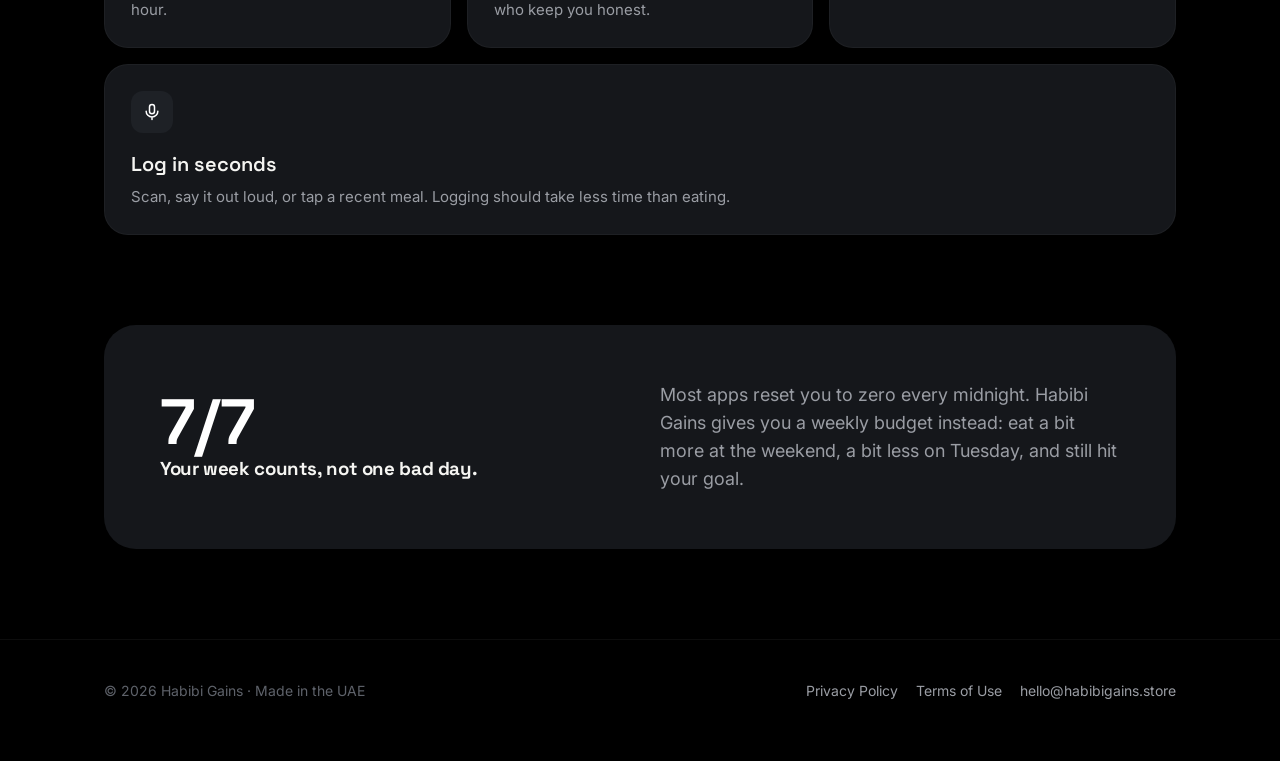
==== commit 5c9a8fa7: "Add files via upload" ====
--- a/index.html
+++ b/index.html
@@ -1,9 +1,10 @@
 <!DOCTYPE html><html lang="en" dir="ltr"><head><meta charset="utf-8"><meta name="viewport" content="width=device-width,initial-scale=1">
-<title>Habibi Gains · Calorie tracker made for the UAE</title><meta name="description" content="Count calories the UAE way: a weekly calorie bank, local foods, Ramadan mode and friends. Coming soon to the App Store."><meta name="theme-color" content="#0A0B0D">
+<title>Habibi Gains · Calorie tracker made for the UAE</title><meta name="description" content="Count calories the UAE way: a weekly calorie bank, local foods, Ramadan mode and friends. Coming soon to the App Store."><meta name="theme-color" content="#000000">
 <meta property="og:title" content="Habibi Gains · Calorie tracker made for the UAE"><meta property="og:description" content="Count calories the UAE way: a weekly calorie bank, local foods, Ramadan mode and friends. Coming soon to the App Store."><meta property="og:url" content="https://habibigains.store/">
-<link rel="icon" href="data:image/svg+xml,%3Csvg xmlns='http://www.w3.org/2000/svg' viewBox='0 0 32 32'%3E%3Crect width='32' height='32' rx='8' fill='%23FF3DCB'/%3E%3C/svg%3E">
+<link rel="icon" href="/favicon.svg"><link rel="apple-touch-icon" href="/logo.png"><meta property="og:image" content="https://habibigains.store/logo.png">
 <link rel="preconnect" href="https://fonts.googleapis.com"><link rel="preconnect" href="https://fonts.gstatic.com" crossorigin><link href="https://fonts.googleapis.com/css2?family=Inter:wght@400;500;600&family=Space+Grotesk:wght@500;700&family=IBM+Plex+Sans+Arabic:wght@400;600;700&display=swap" rel="stylesheet"><style>
-:root{--bg:#0A0B0D;--card:#15171B;--card2:#1E2126;--text:#F5F5F2;--muted:#9A9DA4;--faint:#5E626A;--accent:#FF3DCB;--lime:#C6FF3D}
+:root{--bg:#000000;--card:#15171B;--card2:#1E2126;--text:#F5F5F2;--muted:#9A9DA4;--faint:#5E626A;--accent:#FFFFFF;--lime:#FFFFFF;--grey:#8A8C93}
+.lg{fill:currentColor;color:var(--text);display:block}
 *{box-sizing:border-box;margin:0;padding:0}
 html{scroll-behavior:smooth}
 body{overflow-x:hidden;background:var(--bg);color:var(--text);font:400 16px/1.55 Inter,system-ui,-apple-system,sans-serif;-webkit-font-smoothing:antialiased}
@@ -11,26 +12,26 @@
 a{color:inherit;text-decoration:none}
 .wrap{max-width:1120px;margin:0 auto;padding:0 24px}
 .h{font-family:'Space Grotesk',Inter,sans-serif;letter-spacing:-.02em}
-nav{position:sticky;top:0;z-index:10;backdrop-filter:blur(14px);background:rgba(10,11,13,.75);border-bottom:1px solid #ffffff0d}
+nav{position:sticky;top:0;z-index:10;backdrop-filter:blur(14px);background:rgba(0,0,0,.75);border-bottom:1px solid #ffffff0d}
 nav .wrap{display:flex;align-items:center;justify-content:space-between;height:64px}
 .logo{white-space:nowrap;display:flex;align-items:center;gap:10px;font:700 15px 'Space Grotesk',sans-serif;letter-spacing:.18em}
-.logo i{width:14px;height:14px;border-radius:4px;background:var(--accent);display:block}
+.logo .lg{width:38px;height:19px}
 .links{display:flex;gap:22px;align-items:center;font-size:14px;color:var(--muted)}
 .links a:hover{color:var(--text)}
 .lang{border:1px solid #ffffff22;border-radius:999px;padding:6px 12px;color:var(--text);background:none;font:inherit;cursor:pointer}
 .hero{padding-top:88px;padding-bottom:40px;display:grid;grid-template-columns:minmax(0,1.1fr) minmax(0,.9fr);gap:40px;align-items:center}
 .pill{display:inline-flex;gap:8px;align-items:center;font-size:13px;color:var(--muted);border:1px solid #ffffff1a;border-radius:999px;padding:6px 12px}
-.pill b{width:7px;height:7px;border-radius:50%;background:var(--lime);display:block}
+.pill b{width:7px;height:7px;border-radius:50%;background:#fff;display:block;box-shadow:0 0 0 3px #ffffff22}
 h1{font-size:clamp(42px,6vw,72px);line-height:1.02;margin:22px 0 18px}
-h1 em{font-style:normal;color:var(--accent)}
+h1 em{font-style:normal;color:#6B6E75}
 .sub{font-size:19px;color:var(--muted);max-width:520px}
 .cta{display:flex;gap:12px;flex-wrap:wrap;margin-top:30px}
 .store{display:inline-flex;align-items:center;gap:10px;background:var(--text);color:#0A0B0D;border-radius:14px;padding:12px 18px;font-weight:600}
 .store small{display:block;font-size:11px;font-weight:500;opacity:.6;line-height:1}
 form{display:flex;gap:8px;margin-top:16px;max-width:460px}
 input{flex:1;background:var(--card);border:1px solid #ffffff14;border-radius:14px;padding:14px 16px;color:var(--text);font:inherit;outline:none}
-input:focus{border-color:var(--accent)}
-button.go{white-space:nowrap;background:var(--accent);color:#0A0B0D;border:0;border-radius:14px;padding:0 18px;font:600 15px Inter,sans-serif;cursor:pointer}
+input:focus{border-color:#ffffff66}
+button.go{white-space:nowrap;background:#fff;color:#0A0B0D;border:0;border-radius:14px;padding:0 18px;font:600 15px Inter,sans-serif;cursor:pointer}
 .note{font-size:13px;color:var(--faint);margin-top:8px;min-height:20px}
 .phones{position:relative;height:600px}
 .phone{position:absolute;width:270px;height:560px;border-radius:44px;background:#000;border:8px solid #1c1e22;box-shadow:0 40px 80px #0009,0 0 0 1px #ffffff12;overflow:hidden;padding:46px 16px 16px}
@@ -39,19 +40,19 @@
 .p2{right:-10px;top:60px;transform:rotate(5deg);z-index:2}
 .scr{display:flex;flex-direction:column;gap:10px;font-size:12px}
 .card{background:var(--card);border-radius:18px;padding:12px}
-.ring{width:120px;height:120px;border-radius:50%;margin:4px auto;display:grid;place-items:center;background:conic-gradient(var(--accent) 0 66%,#ffffff14 0)}
+.ring{width:120px;height:120px;border-radius:50%;margin:4px auto;display:grid;place-items:center;background:conic-gradient(#fff 0 66%,#ffffff14 0)}
 .ring div{width:96px;height:96px;border-radius:50%;background:var(--card);display:grid;place-items:center;text-align:center}
 .ring b{font:700 24px 'Space Grotesk',sans-serif}
 .dots{display:flex;justify-content:space-between}
-.dots span{width:22px;height:22px;border-radius:50%;background:var(--accent)}
-.dots .o{background:#FF7A59}.dots .u{background:#ffffff1a}
-.bar{height:6px;border-radius:9px;background:#ffffff14;overflow:hidden;margin-top:4px}.bar i{display:block;height:100%;background:var(--accent)}
+.dots span{width:22px;height:22px;border-radius:50%;background:#fff}
+.dots .o{background:#6B6E75}.dots .u{background:#ffffff1a}
+.bar{height:6px;border-radius:9px;background:#ffffff14;overflow:hidden;margin-top:4px}.bar i{display:block;height:100%;background:#fff}
 .row{display:flex;justify-content:space-between;align-items:center}
 .m{color:var(--muted)}
 .receipt{background:#F7F5EF;color:#111;border-radius:6px;padding:14px;font:12px/1.5 'Courier New',monospace;transform:rotate(-1.5deg)}
 .receipt hr{border:0;border-top:1px dashed #999;margin:6px 0}
 section{padding:90px 0}
-.kicker{color:var(--accent);font:600 13px Inter,sans-serif;letter-spacing:.14em;text-transform:uppercase}
+.kicker{color:var(--grey);font:600 13px Inter,sans-serif;letter-spacing:.14em;text-transform:uppercase}
 h2{font-size:clamp(32px,4vw,48px);line-height:1.08;margin:12px 0 14px}
 .lead{color:var(--muted);font-size:18px;max-width:620px}
 .grid{display:grid;grid-template-columns:repeat(3,1fr);gap:16px;margin-top:44px}
@@ -59,13 +60,13 @@
 .f .ic{width:42px;height:42px;border-radius:12px;background:var(--card2);display:grid;place-items:center;font-size:20px;margin-bottom:18px}
 .f h3{font:600 20px 'Space Grotesk',sans-serif;margin-bottom:8px}
 .f p{color:var(--muted);font-size:15px}
-.f.wide{grid-column:span 3;min-height:0}.f.big{grid-column:span 2;background:linear-gradient(135deg,#2a0f25,#15171B 60%)}
+.f.wide{grid-column:span 3;min-height:0}.f.big{grid-column:span 2;background:linear-gradient(135deg,#24262b,#15171B 60%)}
 .week{display:flex;gap:10px;margin-top:22px;align-items:flex-end;height:120px}
 .week div{flex:1;text-align:center;font-size:12px;color:var(--muted)}
-.week span{display:block;height:var(--h);background:var(--accent);border-radius:10px;margin-bottom:6px}
-.week .over span{background:#FF7A59}.week .off span{background:#ffffff14}
+.week span{display:block;height:var(--h);background:#fff;border-radius:10px;margin-bottom:6px}
+.week .over span{background:#6B6E75}.week .off span{background:#ffffff14}
 .band{background:var(--card);border-radius:32px;padding:56px;display:grid;grid-template-columns:1fr 1fr;gap:40px;align-items:center}
-.stat{font:700 64px 'Space Grotesk',sans-serif;color:var(--lime);line-height:1}
+.stat{font:700 64px 'Space Grotesk',sans-serif;color:#fff;line-height:1}
 footer{border-top:1px solid #ffffff0d;padding:40px 0 60px;color:var(--faint);font-size:14px}
 footer .wrap{display:flex;justify-content:space-between;flex-wrap:wrap;gap:16px}
 footer a{color:var(--muted)}
@@ -76,21 +77,21 @@
 .doc h2{font:600 22px 'Space Grotesk',sans-serif;margin:34px 0 10px}
 .doc ul{padding-inline-start:20px;color:#d6d6d2}
 .doc li{margin:6px 0}
-.doc li::marker{color:var(--accent)}
+.doc li::marker{color:var(--grey)}
 .toggle{display:flex;gap:8px;margin-bottom:28px}
 .toggle a{border:1px solid #ffffff22;border-radius:999px;padding:6px 14px;font-size:14px;color:var(--muted)}
 .toggle a.on{background:var(--text);color:#0A0B0D;border-color:var(--text)}
 @media (max-width:900px){.f.wide{grid-column:auto}.hero{grid-template-columns:1fr;padding-top:48px}.phones{height:560px;margin-top:10px}.p1{left:0;right:auto}.p2{right:0}.grid{grid-template-columns:1fr}.f.big{grid-column:auto}.band{grid-template-columns:1fr;padding:32px}.links .hide{display:none}}
-@media (max-width:560px){.links a{display:none}form{flex-wrap:wrap}form input{min-width:100%}button.go{height:50px}.hero>div{min-width:0}.logo{letter-spacing:.1em}.p1{display:none}.p2{left:50%;right:auto;transform:translateX(-50%) rotate(2deg)}}
-</style></head><body><nav><div class="wrap"><a class="logo" href="/"><i></i>HABIBI GAINS</a><div class="links">
+@media (max-width:560px){.links a{display:none}form{flex-wrap:wrap}form input{min-width:100%;max-width:none!important}button.go{height:50px}.hero>div{min-width:0}.logo{letter-spacing:.1em}.p1{display:none}.p2{left:50%;right:auto;transform:translateX(-50%) rotate(2deg)}}
+</style></head><body><nav><div class="wrap"><a class="logo" href="/"><svg class="lg" viewBox="0 0 400 200" aria-label="Habibi Gains"><rect x="20" y="62" width="38" height="76" rx="19"/><rect x="70" y="30" width="46" height="140" rx="23"/><rect x="284" y="30" width="46" height="140" rx="23"/><rect x="342" y="62" width="38" height="76" rx="19"/><path d="M116 92 Q200 152 284 92" fill="none" stroke="currentColor" stroke-width="34" stroke-linecap="round"/></svg>HABIBI GAINS</a><div class="links">
 <a class="hide" href="#features" data-en="Features" data-ar="المزايا">Features</a><a href="/privacy/" data-en="Privacy" data-ar="الخصوصية">Privacy</a><a href="/terms/" data-en="Terms" data-ar="الشروط">Terms</a>
 <button class="lang" onclick="setLang(document.documentElement.lang==='ar'?'en':'ar')">العربية</button></div></div></nav>
 <main><div class="wrap hero"><div>
-<span class="pill"><b></b><span data-en="Coming soon to the App Store" data-ar="قريباً على آب ستور">Coming soon to the App Store</span></span>
+<div style="width:150px;margin-bottom:28px"><svg class="lg" viewBox="0 0 400 200" aria-label="Habibi Gains"><rect x="20" y="62" width="38" height="76" rx="19"/><rect x="70" y="30" width="46" height="140" rx="23"/><rect x="284" y="30" width="46" height="140" rx="23"/><rect x="342" y="62" width="38" height="76" rx="19"/><path d="M116 92 Q200 152 284 92" fill="none" stroke="currentColor" stroke-width="34" stroke-linecap="round"/></svg></div><span class="pill"><b></b><span data-en="Coming soon to the App Store" data-ar="قريباً على آب ستور">Coming soon to the App Store</span></span>
 <h1 class="h"><span data-en="Count calories" data-ar="احسب سعراتك">Count calories</span><br><em data-en="the UAE way." data-ar="على الطريقة الإماراتية.">the UAE way.</em></h1>
 <p class="sub" data-en="A calorie tracker that gets your life here: weekend brunches, karak, Ramadan and the gym crew. Track your week, not just today." data-ar="تطبيق سعرات يفهم حياتك هنا: فطور الويكند، الكرك، رمضان وربعك في الجيم. تابع أسبوعك، مو بس يومك.">A calorie tracker that gets your life here: weekend brunches, karak, Ramadan and the gym crew. Track your week, not just today.</p>
 <div class="cta"><span class="store"><svg width="22" height="22" viewBox="0 0 24 24" fill="#0A0B0D"><path d="M16.4 12.6c0-2.4 2-3.6 2.1-3.7-1.1-1.7-2.9-1.9-3.5-1.9-1.5-.2-2.9.9-3.7.9s-1.9-.9-3.2-.8c-1.6 0-3.1 1-4 2.4-1.7 3-.4 7.4 1.2 9.8.8 1.2 1.8 2.5 3 2.4 1.2 0 1.7-.8 3.1-.8s1.9.8 3.2.8 2.1-1.2 2.9-2.4c.9-1.4 1.3-2.7 1.3-2.8 0 0-2.4-1-2.4-3.9zM14.1 5.5c.7-.8 1.1-1.9 1-3-1 0-2.1.7-2.8 1.5-.6.7-1.2 1.8-1 2.9 1 .1 2.1-.6 2.8-1.4z"/></svg><span><small data-en="Coming soon on the" data-ar="قريباً على">Coming soon on the</small>App Store</span></span></div>
-<form id="wl" onsubmit="return join(event)"><input id="em" type="email" required data-en-ph="Your email" data-ar-ph="إيميلك" placeholder="Your email" autocomplete="email"><button class="go" type="submit" data-en="Tell me at launch" data-ar="بلغني عند الإطلاق">Tell me at launch</button></form>
+<form id="wl" onsubmit="return join(event)"><input id="nm" type="text" required maxlength="80" data-en-ph="Your name" data-ar-ph="اسمك" placeholder="Your name" autocomplete="given-name" style="max-width:150px"><input id="em" type="email" required data-en-ph="Your email" data-ar-ph="إيميلك" placeholder="Your email" autocomplete="email"><button class="go" type="submit" data-en="Tell me at launch" data-ar="بلغني عند الإطلاق">Tell me at launch</button></form>
 <div class="note" id="wlnote"></div>
 </div>
 <div class="phones">
@@ -100,15 +101,15 @@
   <div class="m" style="text-align:center;font-size:11px">2,150 − 980 + 250</div></div>
   <div class="card"><div class="row"><span data-en="Protein" data-ar="بروتين">Protein</span><span class="m">96 / 156g</span></div><div class="bar"><i style="width:62%"></i></div>
   <div class="row" style="margin-top:8px"><span data-en="Carbs" data-ar="كارب">Carbs</span><span class="m">88 / 231g</span></div><div class="bar"><i style="width:38%"></i></div></div>
-  <div class="card"><div class="row" style="margin-bottom:8px"><span data-en="This week" data-ar="هالأسبوع">This week</span><span style="color:var(--accent)">+1,240</span></div>
+  <div class="card"><div class="row" style="margin-bottom:8px"><span data-en="This week" data-ar="هالأسبوع">This week</span><b>+1,240</b></div>
   <div class="dots"><span></span><span></span><span class="o"></span><span></span><span class="u"></span><span></span><span class="u"></span></div></div>
  </div></div>
- <div class="phone p2"><div class="scr" style="justify-content:center;height:100%;background:linear-gradient(180deg,#000,#1a0716)">
+ <div class="phone p2"><div class="scr" style="justify-content:center;height:100%;background:linear-gradient(180deg,#000,#16171a)">
   <div class="receipt"><div style="text-align:center;font-weight:700">TODAY'S RECEIPT</div><hr>
   <div><b>BREAKFAST</b></div><div class="row"><span>  Karak chai</span><span>110</span></div><div class="row"><span>  Chebab ×2</span><span>290</span></div>
   <div><b>LUNCH</b></div><div class="row"><span>  Chicken machboos</span><span>640</span></div>
   <div><b>SNACKS</b></div><div class="row"><span>  Oreo pack</span><span>133</span></div><hr>
-  <div class="row"><b>TOTAL</b><b>1,173</b></div><div class="row"><span>BUDGET</span><span>2,150</span></div><div class="row"><span>CHANGE</span><b style="color:#1B8A3A">977</b></div><hr>
+  <div class="row"><b>TOTAL</b><b>1,173</b></div><div class="row"><span>BUDGET</span><span>2,150</span></div><div class="row"><span>CHANGE</span><b>977</b></div><hr>
   <div style="text-align:center">THANK YOU, COME AGAIN 💪</div></div>
   <div class="m" style="text-align:center;margin-top:12px;font-size:11px">@486 · habibigains.store</div>
  </div></div>
@@ -118,7 +119,7 @@
 <div class="kicker" data-en="Why Habibi Gains" data-ar="ليش Habibi Gains">Why Habibi Gains</div>
 <h2 class="h" data-en="Everything you need. Nothing that nags." data-ar="كل اللي تحتاجه. بدون إزعاج.">Everything you need. Nothing that nags.</h2>
 <p class="lead" data-en="Free to use, with no ads in your food diary. Made in the UAE, by people who know what machboos is." data-ar="مجاني، وبدون إعلانات في يومياتك. صُنع في الإمارات، على يد ناس يعرفون شو المجبوس.">Free to use, with no ads in your food diary. Made in the UAE, by people who know what machboos is.</p>
-<div class="grid"><div class="f big"><div class="ic">🏦</div><h3 data-en="Weekly calorie bank" data-ar="بنك السعرات الأسبوعي">Weekly calorie bank</h3><p data-en="Had a big Friday brunch? Your week evens it out. Only days you log count, so one missed day never ruins your week." data-ar="عزومة جمعة كبيرة؟ أسبوعك يعدّلها. فقط الأيام المسجلة تنحسب، فيوم ناقص ما يخرب أسبوعك.">Had a big Friday brunch? Your week evens it out. Only days you log count, so one missed day never ruins your week.</p><div class="week"><div class=""><span style="--h:70px"></span>Sat</div><div class=""><span style="--h:64px"></span>Sun</div><div class="over"><span style="--h:104px"></span>Mon</div><div class=""><span style="--h:58px"></span>Tue</div><div class="off"><span style="--h:6px"></span>Wed</div><div class=""><span style="--h:66px"></span>Thu</div><div class=""><span style="--h:82px"></span>Fri</div></div></div><div class="f"><div class="ic">🇦🇪</div><h3 data-en="Built for UAE food" data-ar="مصمم لأكل الإمارات">Built for UAE food</h3><p data-en="Machboos, shawarma, karak and supermarket favourites, plus a barcode scanner for the rest." data-ar="مجبوس، شاورما، كرك ومنتجات السوبرماركت، وماسح باركود لكل الباقي.">Machboos, shawarma, karak and supermarket favourites, plus a barcode scanner for the rest.</p></div><div class="f"><div class="ic">🌙</div><h3 data-en="Ramadan &amp; fasting" data-ar="رمضان والصيام">Ramadan &amp; fasting</h3><p data-en="Suhoor and iftar meals, fasting timers and what happens in your body hour by hour." data-ar="وجبات السحور والإفطار، مؤقت صيام، وشو يصير في جسمك ساعة بساعة.">Suhoor and iftar meals, fasting timers and what happens in your body hour by hour.</p></div><div class="f"><div class="ic">👥</div><h3 data-en="Friends &amp; challenges" data-ar="الأصحاب والتحديات">Friends &amp; challenges</h3><p data-en="Weight-loss challenges by %, step leaderboards for all of the UAE, buddies who keep you honest." data-ar="تحديات خسارة وزن بالنسبة، ترتيب خطوات لكل الإمارات، وشركاء يخلونك ملتزم.">Weight-loss challenges by %, step leaderboards for all of the UAE, buddies who keep you honest.</p></div><div class="f"><div class="ic">📸</div><h3 data-en="Share-worthy cards" data-ar="بطاقات للمشاركة">Share-worthy cards</h3><p data-en="Turn your day, week or progress into a story-ready card in one tap." data-ar="حوّل يومك أو أسبوعك أو تقدمك لبطاقة ستوري بضغطة.">Turn your day, week or progress into a story-ready card in one tap.</p></div><div class="f wide"><div class="ic">🎙️</div><h3 data-en="Log in seconds" data-ar="سجّل بثواني">Log in seconds</h3><p data-en="Scan, say it out loud, or tap a recent meal. Logging should take less time than eating." data-ar="امسح، قلها بصوتك، أو اضغط على وجبة سابقة. التسجيل أسرع من الأكل.">Scan, say it out loud, or tap a recent meal. Logging should take less time than eating.</p></div></div></div></section>
+<div class="grid"><div class="f big"><div class="ic"><svg width="20" height="20" viewBox="0 0 24 24" fill="none" stroke="#fff" stroke-width="1.8" stroke-linecap="round" stroke-linejoin="round"><path d="M4 10h16M5 10v8M9 10v8M15 10v8M19 10v8M3 20h18M12 3l9 5H3z"/></svg></div><h3 data-en="Weekly calorie bank" data-ar="بنك السعرات الأسبوعي">Weekly calorie bank</h3><p data-en="Had a big Friday brunch? Your week evens it out. Only days you log count, so one missed day never ruins your week." data-ar="عزومة جمعة كبيرة؟ أسبوعك يعدّلها. فقط الأيام المسجلة تنحسب، فيوم ناقص ما يخرب أسبوعك.">Had a big Friday brunch? Your week evens it out. Only days you log count, so one missed day never ruins your week.</p><div class="week"><div class=""><span style="--h:70px"></span>Sat</div><div class=""><span style="--h:64px"></span>Sun</div><div class="over"><span style="--h:104px"></span>Mon</div><div class=""><span style="--h:58px"></span>Tue</div><div class="off"><span style="--h:6px"></span>Wed</div><div class=""><span style="--h:66px"></span>Thu</div><div class=""><span style="--h:82px"></span>Fri</div></div></div><div class="f"><div class="ic"><svg width="20" height="20" viewBox="0 0 24 24" fill="none" stroke="#fff" stroke-width="1.8" stroke-linecap="round" stroke-linejoin="round"><path d="M5 3v18M5 4h12l-2 4 2 4H5"/></svg></div><h3 data-en="Built for UAE food" data-ar="مصمم لأكل الإمارات">Built for UAE food</h3><p data-en="Machboos, shawarma, karak and supermarket favourites, plus a barcode scanner for the rest." data-ar="مجبوس، شاورما، كرك ومنتجات السوبرماركت، وماسح باركود لكل الباقي.">Machboos, shawarma, karak and supermarket favourites, plus a barcode scanner for the rest.</p></div><div class="f"><div class="ic"><svg width="20" height="20" viewBox="0 0 24 24" fill="none" stroke="#fff" stroke-width="1.8" stroke-linecap="round" stroke-linejoin="round"><path d="M19 15.5A8 8 0 0 1 8.5 5 7.5 7.5 0 1 0 19 15.5z"/></svg></div><h3 data-en="Ramadan &amp; fasting" data-ar="رمضان والصيام">Ramadan &amp; fasting</h3><p data-en="Suhoor and iftar meals, fasting timers and what happens in your body hour by hour." data-ar="وجبات السحور والإفطار، مؤقت صيام، وشو يصير في جسمك ساعة بساعة.">Suhoor and iftar meals, fasting timers and what happens in your body hour by hour.</p></div><div class="f"><div class="ic"><svg width="20" height="20" viewBox="0 0 24 24" fill="none" stroke="#fff" stroke-width="1.8" stroke-linecap="round" stroke-linejoin="round"><circle cx="9" cy="8" r="3.5"/><path d="M2.5 20c.8-3.5 3.5-5 6.5-5s5.7 1.5 6.5 5M16 4.5a3.5 3.5 0 0 1 0 7M18 15c2 .6 3.2 2.2 3.5 5"/></svg></div><h3 data-en="Friends &amp; challenges" data-ar="الأصحاب والتحديات">Friends &amp; challenges</h3><p data-en="Weight-loss challenges by %, step leaderboards for all of the UAE, buddies who keep you honest." data-ar="تحديات خسارة وزن بالنسبة، ترتيب خطوات لكل الإمارات، وشركاء يخلونك ملتزم.">Weight-loss challenges by %, step leaderboards for all of the UAE, buddies who keep you honest.</p></div><div class="f"><div class="ic"><svg width="20" height="20" viewBox="0 0 24 24" fill="none" stroke="#fff" stroke-width="1.8" stroke-linecap="round" stroke-linejoin="round"><path d="M12 15V3M7 8l5-5 5 5M5 13v6a2 2 0 0 0 2 2h10a2 2 0 0 0 2-2v-6"/></svg></div><h3 data-en="Share-worthy cards" data-ar="بطاقات للمشاركة">Share-worthy cards</h3><p data-en="Turn your day, week or progress into a story-ready card in one tap." data-ar="حوّل يومك أو أسبوعك أو تقدمك لبطاقة ستوري بضغطة.">Turn your day, week or progress into a story-ready card in one tap.</p></div><div class="f wide"><div class="ic"><svg width="20" height="20" viewBox="0 0 24 24" fill="none" stroke="#fff" stroke-width="1.8" stroke-linecap="round" stroke-linejoin="round"><rect x="9" y="3" width="6" height="11" rx="3"/><path d="M5 11a7 7 0 0 0 14 0M12 18v3"/></svg></div><h3 data-en="Log in seconds" data-ar="سجّل بثواني">Log in seconds</h3><p data-en="Scan, say it out loud, or tap a recent meal. Logging should take less time than eating." data-ar="امسح، قلها بصوتك، أو اضغط على وجبة سابقة. التسجيل أسرع من الأكل.">Scan, say it out loud, or tap a recent meal. Logging should take less time than eating.</p></div></div></div></section>
 
 <section style="padding-top:0"><div class="wrap"><div class="band">
 <div><div class="stat">7/7</div><h3 class="h" data-en="Your week counts, not one bad day." data-ar="أسبوعك هو اللي يحسب، مو يوم واحد.">Your week counts, not one bad day.</h3></div>
@@ -128,12 +129,13 @@
 <footer><div class="wrap"><div>© 2026 Habibi Gains · <span data-en="Made in the UAE" data-ar="صُنع في الإمارات">Made in the UAE</span></div>
 <div style="display:flex;gap:18px"><a href="/privacy/" data-en="Privacy Policy" data-ar="سياسة الخصوصية">Privacy Policy</a><a href="/terms/" data-en="Terms of Use" data-ar="شروط الاستخدام">Terms of Use</a><a href="mailto:hello@habibigains.store">hello@habibigains.store</a></div></div></footer>
 <script>
-async function join(e){e.preventDefault();var em=document.getElementById('em').value.trim(),n=document.getElementById('wlnote'),ar=document.documentElement.lang==='ar';
+async function join(e){e.preventDefault();var em=document.getElementById('em').value.trim(),nm=document.getElementById('nm').value.trim(),n=document.getElementById('wlnote'),ar=document.documentElement.lang==='ar';
 n.textContent=ar?'جاري الإرسال…':'Sending…';
-try{var r=await fetch('https://ekeybuzzxyzyuwczqnrz.supabase.co/rest/v1/waitlist',{method:'POST',headers:{apikey:'sb_publishable_EXuzbg-O8Gc6yGmFSwG73Q_1IKL3HUi','Content-Type':'application/json',Prefer:'return=minimal'},body:JSON.stringify({email:em.toLowerCase(),lang:ar?'ar':'en'})});
-if(r.ok||r.status===409){n.textContent=ar?'تم! بنراسلك أول ما ينزل التطبيق.':"You're on the list. We'll email you on launch day.";document.getElementById('em').value=''}else throw 0}
+try{var r=await fetch('https://ekeybuzzxyzyuwczqnrz.supabase.co/rest/v1/waitlist',{method:'POST',headers:{apikey:'sb_publishable_EXuzbg-O8Gc6yGmFSwG73Q_1IKL3HUi','Content-Type':'application/json',Prefer:'return=minimal'},body:JSON.stringify({name:nm,email:em.toLowerCase(),source:ar?'website-ar':'website'})});
+if(r.ok||r.status===409){n.textContent=ar?'تم! بنراسلك أول ما ينزل التطبيق.':"You're on the list. We'll email you on launch day.";document.getElementById('em').value='';document.getElementById('nm').value=''}else throw 0}
 catch(x){n.textContent=ar?'ما انرسل، حاول مرة ثانية.':"Couldn't send. Please try again."}return false}
 </script><script>
+if('serviceWorker' in navigator){navigator.serviceWorker.getRegistrations().then(function(rs){var had=rs.length;rs.forEach(function(r){r.unregister()});if(window.caches)caches.keys().then(function(ks){ks.forEach(function(k){caches.delete(k)})});if(had&&!sessionStorage.getItem('hg-sw'))sessionStorage.setItem('hg-sw','1'),location.reload()})}
 function setLang(l){document.documentElement.lang=l;document.documentElement.dir=l==='ar'?'rtl':'ltr';
 document.querySelectorAll('[data-en]').forEach(e=>{e.textContent=e.dataset[l]});
 document.querySelectorAll('[data-en-ph]').forEach(e=>{e.placeholder=e.dataset[l+'Ph']});
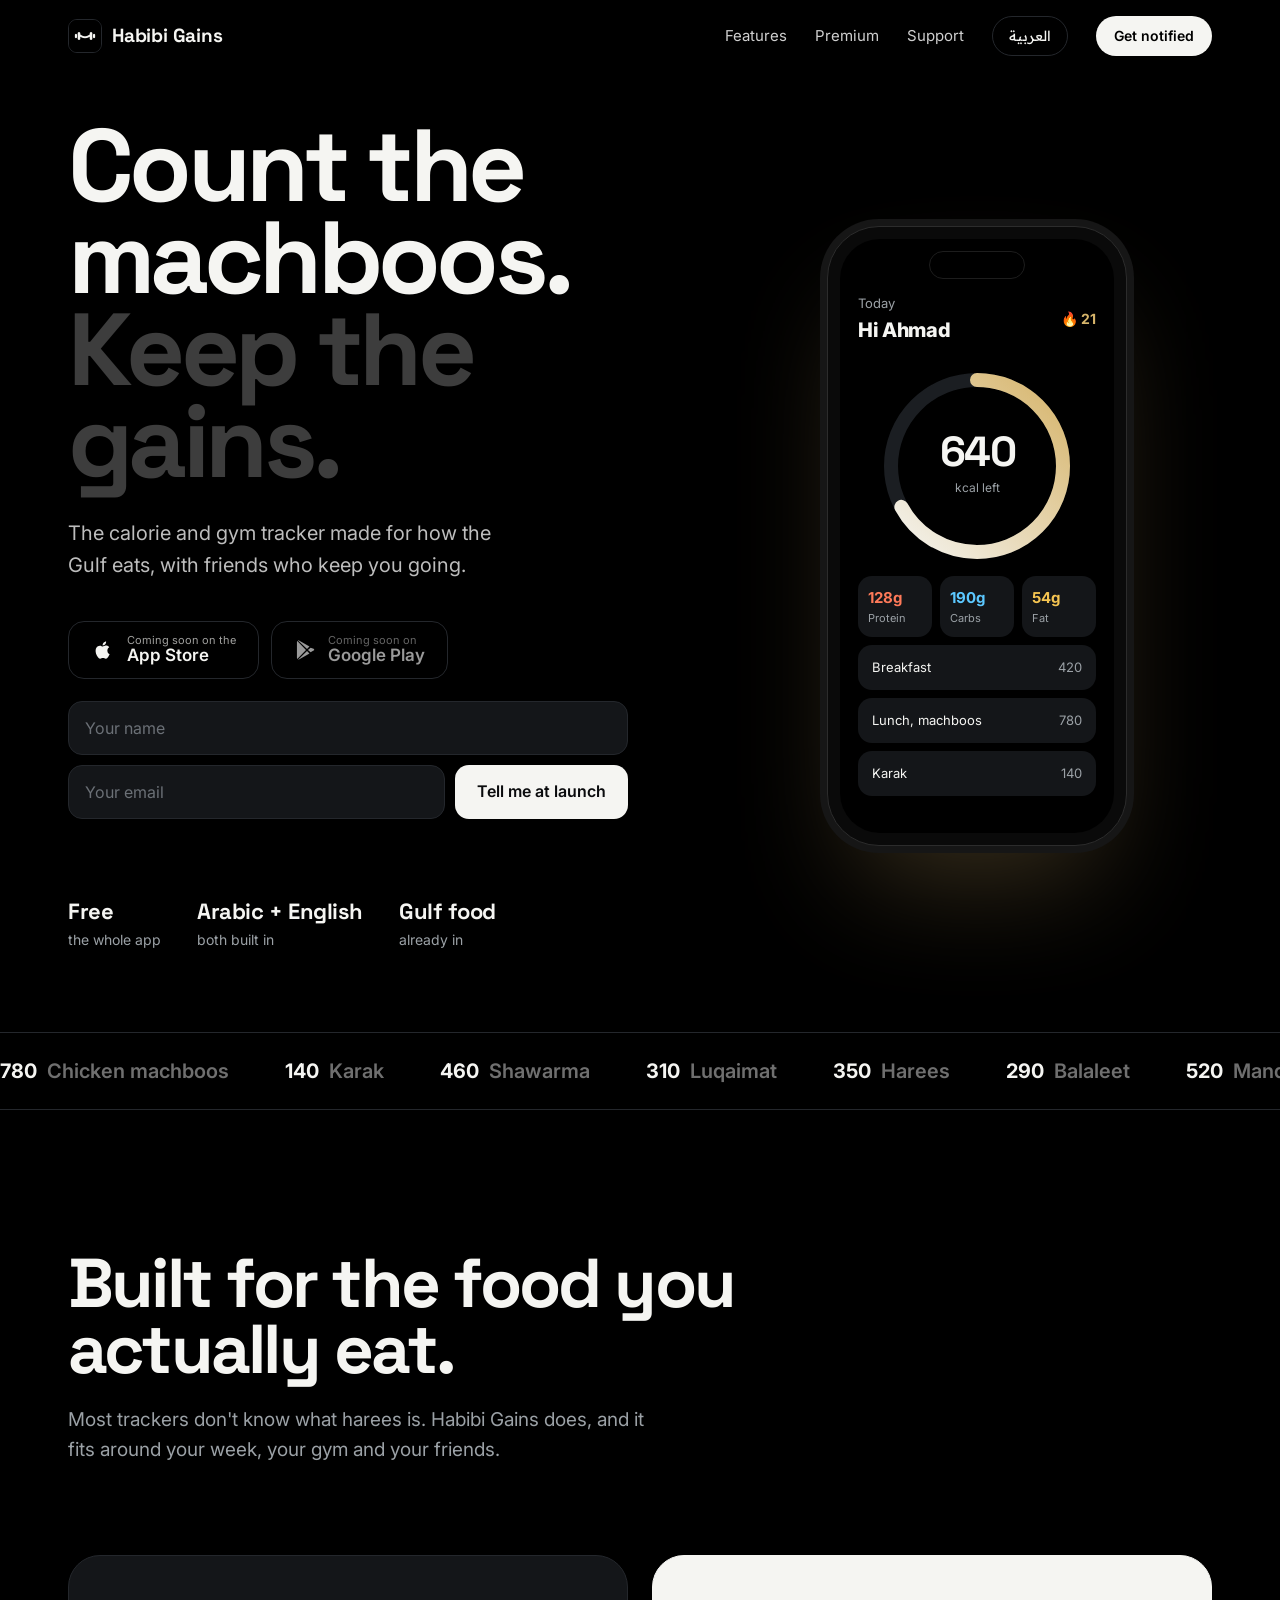
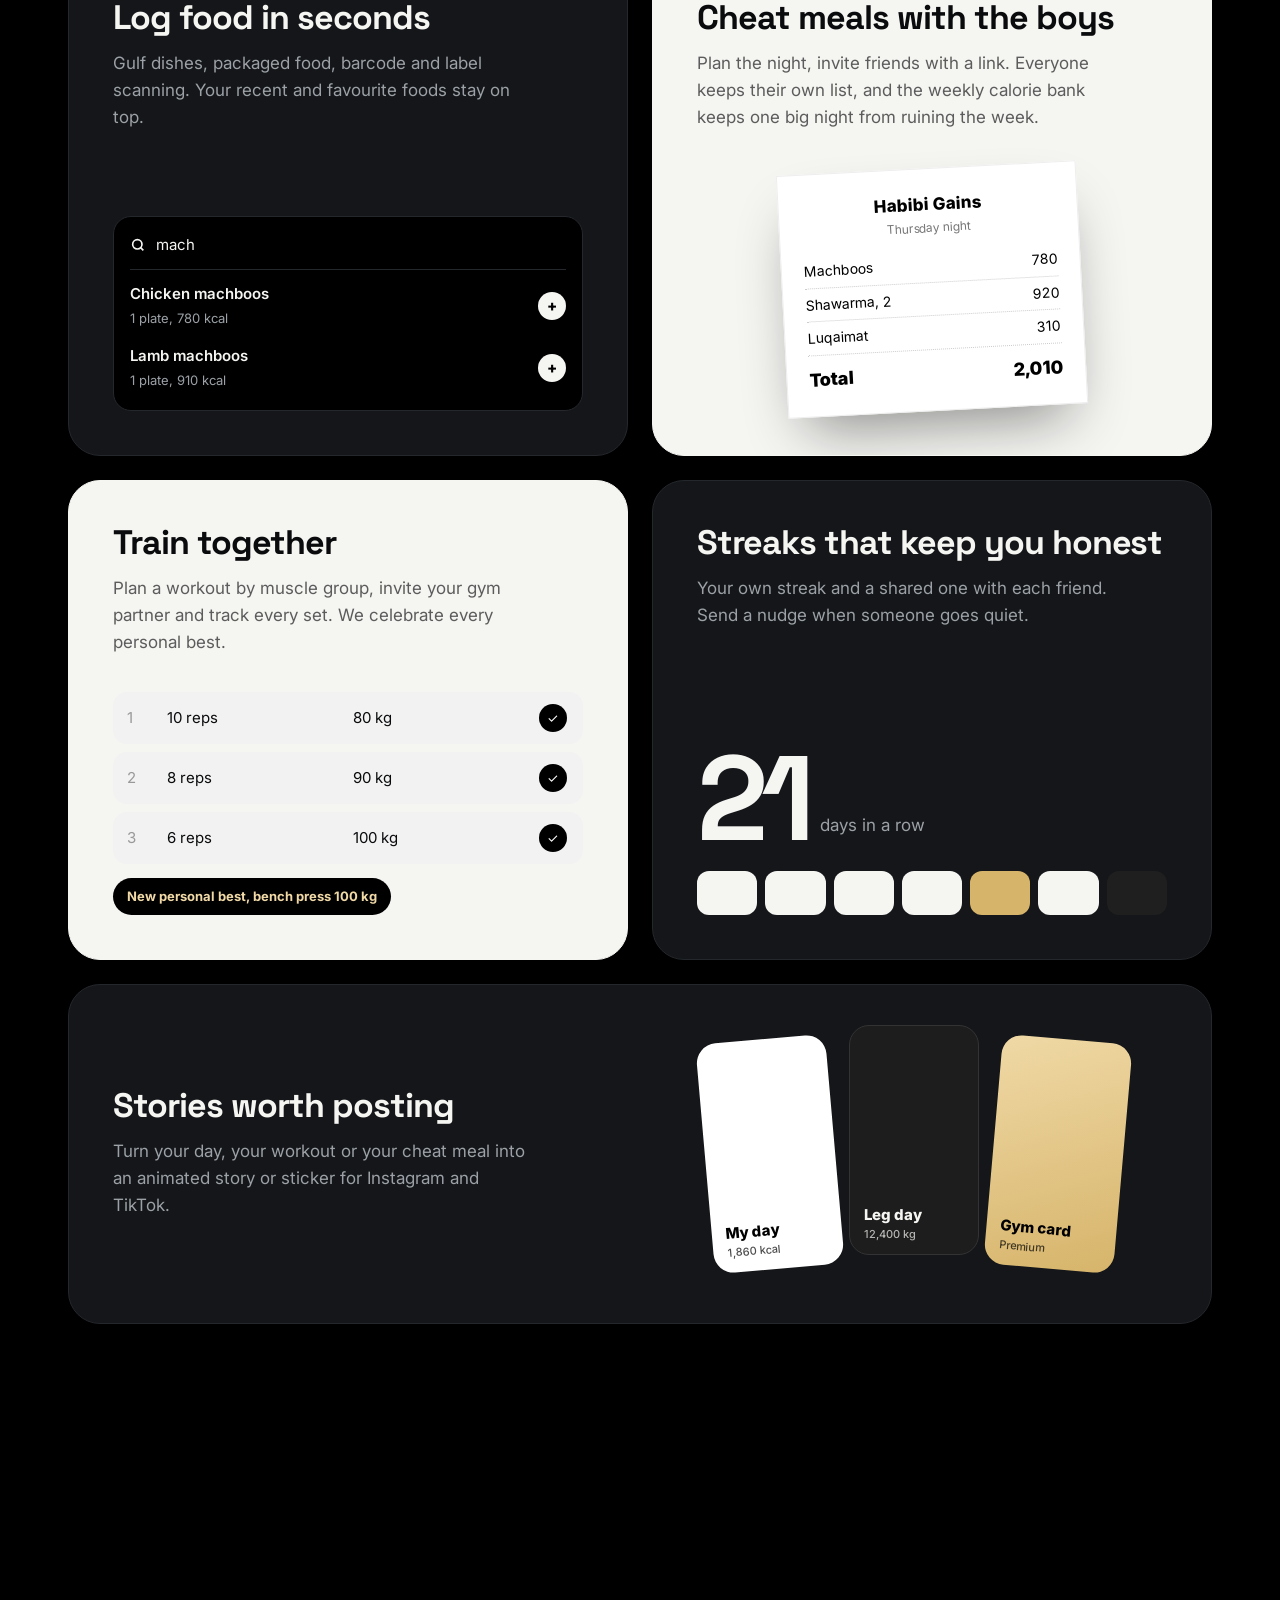
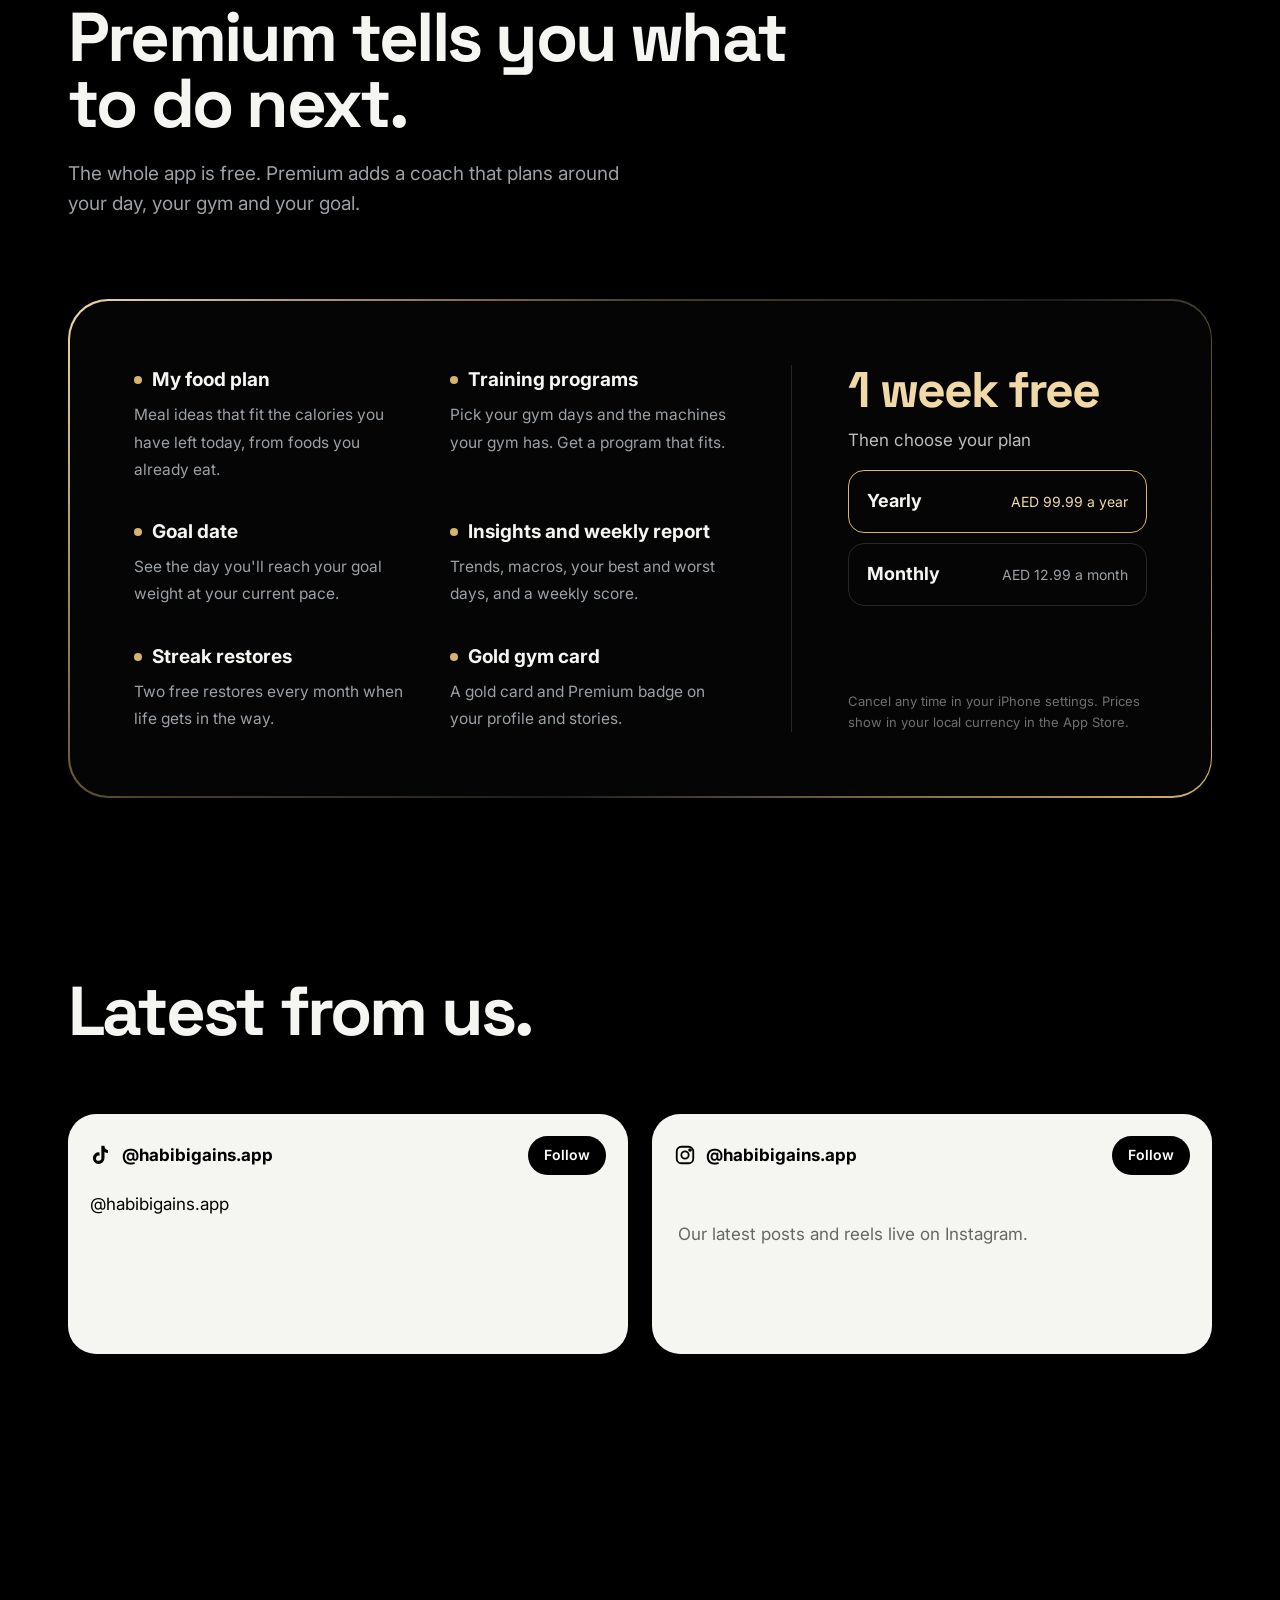
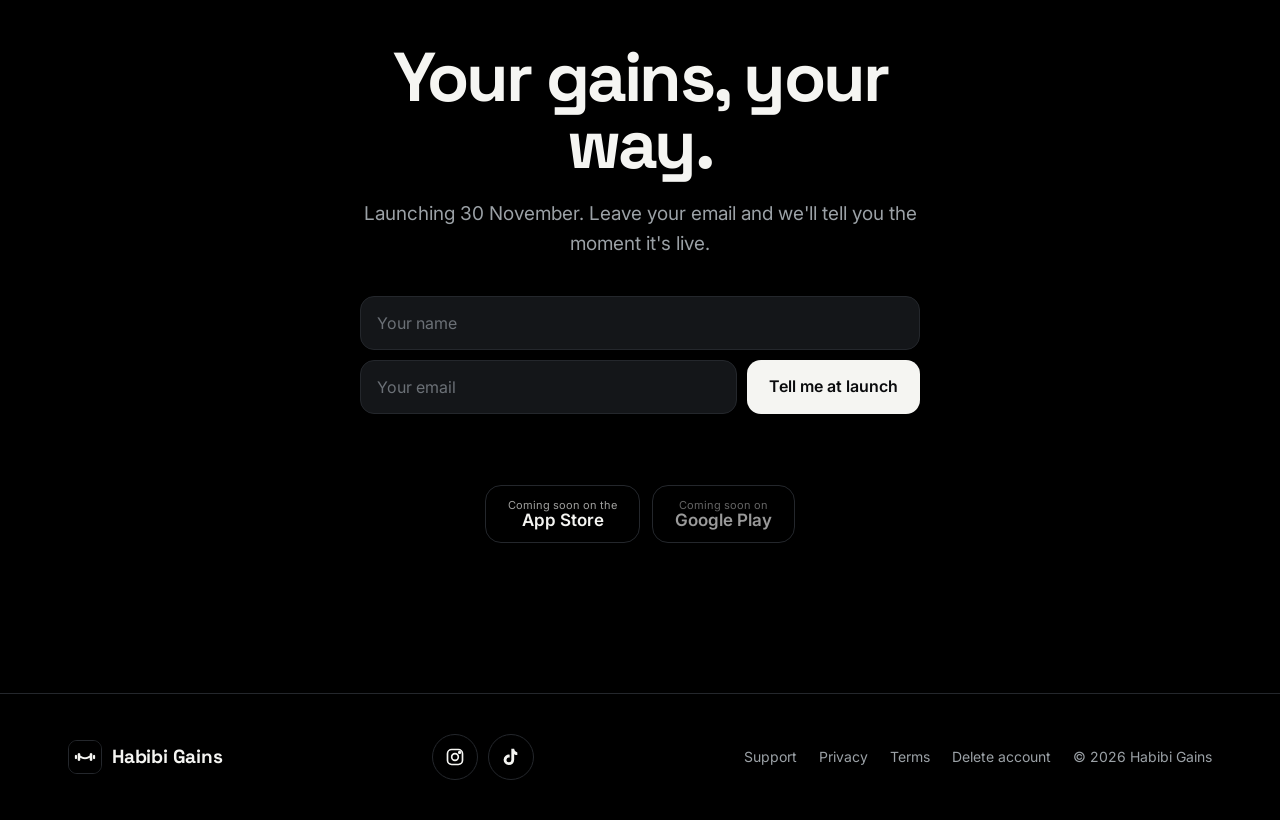
==== commit a037a162: "Add files via upload" ====
--- a/index.html
+++ b/index.html
@@ -1,147 +1,249 @@
-<!DOCTYPE html><html lang="en" dir="ltr"><head><meta charset="utf-8"><meta name="viewport" content="width=device-width,initial-scale=1">
-<title>Habibi Gains · Calorie tracker made for the UAE</title><meta name="description" content="Count calories the UAE way: a weekly calorie bank, local foods, Ramadan mode and friends. Coming soon to the App Store."><meta name="theme-color" content="#000000">
-<meta property="og:title" content="Habibi Gains · Calorie tracker made for the UAE"><meta property="og:description" content="Count calories the UAE way: a weekly calorie bank, local foods, Ramadan mode and friends. Coming soon to the App Store."><meta property="og:url" content="https://habibigains.store/">
-<link rel="icon" href="/favicon.svg"><link rel="apple-touch-icon" href="/logo.png"><meta property="og:image" content="https://habibigains.store/logo.png">
-<link rel="preconnect" href="https://fonts.googleapis.com"><link rel="preconnect" href="https://fonts.gstatic.com" crossorigin><link href="https://fonts.googleapis.com/css2?family=Inter:wght@400;500;600&family=Space+Grotesk:wght@500;700&family=IBM+Plex+Sans+Arabic:wght@400;600;700&display=swap" rel="stylesheet"><style>
-:root{--bg:#000000;--card:#15171B;--card2:#1E2126;--text:#F5F5F2;--muted:#9A9DA4;--faint:#5E626A;--accent:#FFFFFF;--lime:#FFFFFF;--grey:#8A8C93}
-.lg{fill:currentColor;color:var(--text);display:block}
-*{box-sizing:border-box;margin:0;padding:0}
-html{scroll-behavior:smooth}
-body{overflow-x:hidden;background:var(--bg);color:var(--text);font:400 16px/1.55 Inter,system-ui,-apple-system,sans-serif;-webkit-font-smoothing:antialiased}
-[dir=rtl] body,[dir=rtl] .h{font-family:'IBM Plex Sans Arabic',Inter,system-ui,sans-serif}
-a{color:inherit;text-decoration:none}
-.wrap{max-width:1120px;margin:0 auto;padding:0 24px}
-.h{font-family:'Space Grotesk',Inter,sans-serif;letter-spacing:-.02em}
-nav{position:sticky;top:0;z-index:10;backdrop-filter:blur(14px);background:rgba(0,0,0,.75);border-bottom:1px solid #ffffff0d}
-nav .wrap{display:flex;align-items:center;justify-content:space-between;height:64px}
-.logo{white-space:nowrap;display:flex;align-items:center;gap:10px;font:700 15px 'Space Grotesk',sans-serif;letter-spacing:.18em}
-.logo .lg{width:38px;height:19px}
-.links{display:flex;gap:22px;align-items:center;font-size:14px;color:var(--muted)}
-.links a:hover{color:var(--text)}
-.lang{border:1px solid #ffffff22;border-radius:999px;padding:6px 12px;color:var(--text);background:none;font:inherit;cursor:pointer}
-.hero{padding-top:88px;padding-bottom:40px;display:grid;grid-template-columns:minmax(0,1.1fr) minmax(0,.9fr);gap:40px;align-items:center}
-.pill{display:inline-flex;gap:8px;align-items:center;font-size:13px;color:var(--muted);border:1px solid #ffffff1a;border-radius:999px;padding:6px 12px}
-.pill b{width:7px;height:7px;border-radius:50%;background:#fff;display:block;box-shadow:0 0 0 3px #ffffff22}
-h1{font-size:clamp(42px,6vw,72px);line-height:1.02;margin:22px 0 18px}
-h1 em{font-style:normal;color:#6B6E75}
-.sub{font-size:19px;color:var(--muted);max-width:520px}
-.cta{display:flex;gap:12px;flex-wrap:wrap;margin-top:30px}
-.store{display:inline-flex;align-items:center;gap:10px;background:var(--text);color:#0A0B0D;border-radius:14px;padding:12px 18px;font-weight:600}
-.store small{display:block;font-size:11px;font-weight:500;opacity:.6;line-height:1}
-form{display:flex;gap:8px;margin-top:16px;max-width:460px}
-input{flex:1;background:var(--card);border:1px solid #ffffff14;border-radius:14px;padding:14px 16px;color:var(--text);font:inherit;outline:none}
-input:focus{border-color:#ffffff66}
-button.go{white-space:nowrap;background:#fff;color:#0A0B0D;border:0;border-radius:14px;padding:0 18px;font:600 15px Inter,sans-serif;cursor:pointer}
-.note{font-size:13px;color:var(--faint);margin-top:8px;min-height:20px}
-.phones{position:relative;height:600px}
-.phone{position:absolute;width:270px;height:560px;border-radius:44px;background:#000;border:8px solid #1c1e22;box-shadow:0 40px 80px #0009,0 0 0 1px #ffffff12;overflow:hidden;padding:46px 16px 16px}
-.phone:before{content:"";position:absolute;top:10px;left:50%;transform:translateX(-50%);width:84px;height:24px;border-radius:12px;background:#000;border:1px solid #ffffff10}
-.p1{right:215px;top:10px;transform:rotate(-5deg)}
-.p2{right:-10px;top:60px;transform:rotate(5deg);z-index:2}
-.scr{display:flex;flex-direction:column;gap:10px;font-size:12px}
-.card{background:var(--card);border-radius:18px;padding:12px}
-.ring{width:120px;height:120px;border-radius:50%;margin:4px auto;display:grid;place-items:center;background:conic-gradient(#fff 0 66%,#ffffff14 0)}
-.ring div{width:96px;height:96px;border-radius:50%;background:var(--card);display:grid;place-items:center;text-align:center}
-.ring b{font:700 24px 'Space Grotesk',sans-serif}
-.dots{display:flex;justify-content:space-between}
-.dots span{width:22px;height:22px;border-radius:50%;background:#fff}
-.dots .o{background:#6B6E75}.dots .u{background:#ffffff1a}
-.bar{height:6px;border-radius:9px;background:#ffffff14;overflow:hidden;margin-top:4px}.bar i{display:block;height:100%;background:#fff}
-.row{display:flex;justify-content:space-between;align-items:center}
-.m{color:var(--muted)}
-.receipt{background:#F7F5EF;color:#111;border-radius:6px;padding:14px;font:12px/1.5 'Courier New',monospace;transform:rotate(-1.5deg)}
-.receipt hr{border:0;border-top:1px dashed #999;margin:6px 0}
-section{padding:90px 0}
-.kicker{color:var(--grey);font:600 13px Inter,sans-serif;letter-spacing:.14em;text-transform:uppercase}
-h2{font-size:clamp(32px,4vw,48px);line-height:1.08;margin:12px 0 14px}
-.lead{color:var(--muted);font-size:18px;max-width:620px}
-.grid{display:grid;grid-template-columns:repeat(3,1fr);gap:16px;margin-top:44px}
-.f{background:var(--card);border:1px solid #ffffff0a;border-radius:24px;padding:26px;min-height:210px}
-.f .ic{width:42px;height:42px;border-radius:12px;background:var(--card2);display:grid;place-items:center;font-size:20px;margin-bottom:18px}
-.f h3{font:600 20px 'Space Grotesk',sans-serif;margin-bottom:8px}
-.f p{color:var(--muted);font-size:15px}
-.f.wide{grid-column:span 3;min-height:0}.f.big{grid-column:span 2;background:linear-gradient(135deg,#24262b,#15171B 60%)}
-.week{display:flex;gap:10px;margin-top:22px;align-items:flex-end;height:120px}
-.week div{flex:1;text-align:center;font-size:12px;color:var(--muted)}
-.week span{display:block;height:var(--h);background:#fff;border-radius:10px;margin-bottom:6px}
-.week .over span{background:#6B6E75}.week .off span{background:#ffffff14}
-.band{background:var(--card);border-radius:32px;padding:56px;display:grid;grid-template-columns:1fr 1fr;gap:40px;align-items:center}
-.stat{font:700 64px 'Space Grotesk',sans-serif;color:#fff;line-height:1}
-footer{border-top:1px solid #ffffff0d;padding:40px 0 60px;color:var(--faint);font-size:14px}
-footer .wrap{display:flex;justify-content:space-between;flex-wrap:wrap;gap:16px}
-footer a{color:var(--muted)}
-.doc{max-width:760px;padding:60px 24px 100px}
-.doc h1{font-size:48px;margin:0 0 6px}
-.doc .upd{color:var(--faint);font-size:14px;margin-bottom:26px}
-.doc .intro{font-size:18px;color:var(--muted);margin-bottom:32px}
-.doc h2{font:600 22px 'Space Grotesk',sans-serif;margin:34px 0 10px}
-.doc ul{padding-inline-start:20px;color:#d6d6d2}
-.doc li{margin:6px 0}
-.doc li::marker{color:var(--grey)}
-.toggle{display:flex;gap:8px;margin-bottom:28px}
-.toggle a{border:1px solid #ffffff22;border-radius:999px;padding:6px 14px;font-size:14px;color:var(--muted)}
-.toggle a.on{background:var(--text);color:#0A0B0D;border-color:var(--text)}
-@media (max-width:900px){.f.wide{grid-column:auto}.hero{grid-template-columns:1fr;padding-top:48px}.phones{height:560px;margin-top:10px}.p1{left:0;right:auto}.p2{right:0}.grid{grid-template-columns:1fr}.f.big{grid-column:auto}.band{grid-template-columns:1fr;padding:32px}.links .hide{display:none}}
-@media (max-width:560px){.links a{display:none}form{flex-wrap:wrap}form input{min-width:100%;max-width:none!important}button.go{height:50px}.hero>div{min-width:0}.logo{letter-spacing:.1em}.p1{display:none}.p2{left:50%;right:auto;transform:translateX(-50%) rotate(2deg)}}
-</style></head><body><nav><div class="wrap"><a class="logo" href="/"><svg class="lg" viewBox="0 0 400 200" aria-label="Habibi Gains"><rect x="20" y="62" width="38" height="76" rx="19"/><rect x="70" y="30" width="46" height="140" rx="23"/><rect x="284" y="30" width="46" height="140" rx="23"/><rect x="342" y="62" width="38" height="76" rx="19"/><path d="M116 92 Q200 152 284 92" fill="none" stroke="currentColor" stroke-width="34" stroke-linecap="round"/></svg>HABIBI GAINS</a><div class="links">
-<a class="hide" href="#features" data-en="Features" data-ar="المزايا">Features</a><a href="/privacy/" data-en="Privacy" data-ar="الخصوصية">Privacy</a><a href="/terms/" data-en="Terms" data-ar="الشروط">Terms</a>
-<button class="lang" onclick="setLang(document.documentElement.lang==='ar'?'en':'ar')">العربية</button></div></div></nav>
-<main><div class="wrap hero"><div>
-<div style="width:150px;margin-bottom:28px"><svg class="lg" viewBox="0 0 400 200" aria-label="Habibi Gains"><rect x="20" y="62" width="38" height="76" rx="19"/><rect x="70" y="30" width="46" height="140" rx="23"/><rect x="284" y="30" width="46" height="140" rx="23"/><rect x="342" y="62" width="38" height="76" rx="19"/><path d="M116 92 Q200 152 284 92" fill="none" stroke="currentColor" stroke-width="34" stroke-linecap="round"/></svg></div><span class="pill"><b></b><span data-en="Coming soon to the App Store" data-ar="قريباً على آب ستور">Coming soon to the App Store</span></span>
-<h1 class="h"><span data-en="Count calories" data-ar="احسب سعراتك">Count calories</span><br><em data-en="the UAE way." data-ar="على الطريقة الإماراتية.">the UAE way.</em></h1>
-<p class="sub" data-en="A calorie tracker that gets your life here: weekend brunches, karak, Ramadan and the gym crew. Track your week, not just today." data-ar="تطبيق سعرات يفهم حياتك هنا: فطور الويكند، الكرك، رمضان وربعك في الجيم. تابع أسبوعك، مو بس يومك.">A calorie tracker that gets your life here: weekend brunches, karak, Ramadan and the gym crew. Track your week, not just today.</p>
-<div class="cta"><span class="store"><svg width="22" height="22" viewBox="0 0 24 24" fill="#0A0B0D"><path d="M16.4 12.6c0-2.4 2-3.6 2.1-3.7-1.1-1.7-2.9-1.9-3.5-1.9-1.5-.2-2.9.9-3.7.9s-1.9-.9-3.2-.8c-1.6 0-3.1 1-4 2.4-1.7 3-.4 7.4 1.2 9.8.8 1.2 1.8 2.5 3 2.4 1.2 0 1.7-.8 3.1-.8s1.9.8 3.2.8 2.1-1.2 2.9-2.4c.9-1.4 1.3-2.7 1.3-2.8 0 0-2.4-1-2.4-3.9zM14.1 5.5c.7-.8 1.1-1.9 1-3-1 0-2.1.7-2.8 1.5-.6.7-1.2 1.8-1 2.9 1 .1 2.1-.6 2.8-1.4z"/></svg><span><small data-en="Coming soon on the" data-ar="قريباً على">Coming soon on the</small>App Store</span></span></div>
-<form id="wl" onsubmit="return join(event)"><input id="nm" type="text" required maxlength="80" data-en-ph="Your name" data-ar-ph="اسمك" placeholder="Your name" autocomplete="given-name" style="max-width:150px"><input id="em" type="email" required data-en-ph="Your email" data-ar-ph="إيميلك" placeholder="Your email" autocomplete="email"><button class="go" type="submit" data-en="Tell me at launch" data-ar="بلغني عند الإطلاق">Tell me at launch</button></form>
-<div class="note" id="wlnote"></div>
-</div>
-<div class="phones">
- <div class="phone p1"><div class="scr">
-  <div class="row"><b class="h" style="font-size:20px" data-en="Today" data-ar="اليوم">Today</b><span class="m">🔥 12</span></div>
-  <div class="card"><div class="ring"><div><span><b>1,420</b><br><span class="m" data-en="kcal left" data-ar="سعرة باقية">kcal left</span></span></div></div>
-  <div class="m" style="text-align:center;font-size:11px">2,150 − 980 + 250</div></div>
-  <div class="card"><div class="row"><span data-en="Protein" data-ar="بروتين">Protein</span><span class="m">96 / 156g</span></div><div class="bar"><i style="width:62%"></i></div>
-  <div class="row" style="margin-top:8px"><span data-en="Carbs" data-ar="كارب">Carbs</span><span class="m">88 / 231g</span></div><div class="bar"><i style="width:38%"></i></div></div>
-  <div class="card"><div class="row" style="margin-bottom:8px"><span data-en="This week" data-ar="هالأسبوع">This week</span><b>+1,240</b></div>
-  <div class="dots"><span></span><span></span><span class="o"></span><span></span><span class="u"></span><span></span><span class="u"></span></div></div>
- </div></div>
- <div class="phone p2"><div class="scr" style="justify-content:center;height:100%;background:linear-gradient(180deg,#000,#16171a)">
-  <div class="receipt"><div style="text-align:center;font-weight:700">TODAY'S RECEIPT</div><hr>
-  <div><b>BREAKFAST</b></div><div class="row"><span>  Karak chai</span><span>110</span></div><div class="row"><span>  Chebab ×2</span><span>290</span></div>
-  <div><b>LUNCH</b></div><div class="row"><span>  Chicken machboos</span><span>640</span></div>
-  <div><b>SNACKS</b></div><div class="row"><span>  Oreo pack</span><span>133</span></div><hr>
-  <div class="row"><b>TOTAL</b><b>1,173</b></div><div class="row"><span>BUDGET</span><span>2,150</span></div><div class="row"><span>CHANGE</span><b>977</b></div><hr>
-  <div style="text-align:center">THANK YOU, COME AGAIN 💪</div></div>
-  <div class="m" style="text-align:center;margin-top:12px;font-size:11px">@486 · habibigains.store</div>
- </div></div>
+<!DOCTYPE html>
+<html lang="en" dir="ltr">
+<head>
+<meta charset="utf-8">
+<meta name="viewport" content="width=device-width, initial-scale=1, viewport-fit=cover">
+<title>Habibi Gains – Calorie and gym tracker made for how the Gulf eats</title>
+<meta name="description" content="Log machboos, karak and shawarma in seconds, plan cheat meals and workouts with friends, keep streaks going and see where your calories really go. Coming to iPhone on 30 November.">
+<link rel="canonical" href="https://habibigains.store/">
+<meta property="og:title" content="Habibi Gains">
+<meta property="og:description" content="The calorie and gym tracker made for how the Gulf eats.">
+<meta property="og:url" content="https://habibigains.store/">
+<meta property="og:type" content="website">
+<meta property="og:image" content="https://habibigains.store/logo.png">
+<meta name="theme-color" content="#000000">
+<link rel="preconnect" href="https://fonts.googleapis.com">
+<link rel="preconnect" href="https://fonts.gstatic.com" crossorigin>
+<link href="https://fonts.googleapis.com/css2?family=Space+Grotesk:wght@500;700&family=Inter:wght@400;500;600&family=Readex+Pro:wght@400;500;700&display=swap" rel="stylesheet">
+<link rel="icon" href="/favicon.svg">
+<link rel="apple-touch-icon" href="/logo.png">
+<link rel="stylesheet" href="/site.css">
+<script type="application/ld+json">
+{"@context":"https://schema.org","@type":"MobileApplication","name":"Habibi Gains","operatingSystem":"iOS","applicationCategory":"HealthApplication","url":"https://habibigains.store/","image":"https://habibigains.store/logo.png","inLanguage":["en","ar"],"offers":{"@type":"Offer","price":"0","priceCurrency":"AED"},"sameAs":["https://www.instagram.com/habibigains.app/","https://www.tiktok.com/@habibigains.app"]}
+</script>
+</head>
+<body>
+
+<header class="nav" id="nav">
+  <div class="wrap">
+    <a class="logo" href="/"><img src="/logo.png" alt="" width="34" height="34"><span>Habibi Gains</span></a>
+    <nav class="links">
+      <a class="hide" href="/#features" data-en="Features" data-ar="المميزات">Features</a>
+      <a class="hide" href="/#premium" data-en="Premium" data-ar="بريميوم">Premium</a>
+      <a class="hide" href="/support.html" data-en="Support" data-ar="الدعم">Support</a>
+      <button class="pill" id="lang" type="button" aria-label="Switch language">العربية</button>
+      <a class="get hide" href="/#top" data-en="Get notified" data-ar="بلغني">Get notified</a>
+    </nav>
+  </div>
+</header>
+
+<main id="top">
+<section class="hero">
+  <div class="wrap">
+    <div>
+      <h1 class="x">
+        <span class="in d1" data-en="Count the" data-ar="احسب">Count the</span>
+        <span class="in d2" data-en="machboos." data-ar="المجبوس.">machboos.</span>
+        <span class="in d3 dim" data-en="Keep the gains." data-ar="وخلّك على الجيم.">Keep the gains.</span>
+      </h1>
+      <p class="lead in d4" data-en="The calorie and gym tracker made for how the Gulf eats, with friends who keep you going." data-ar="تطبيق السعرات والجيم المصمم على أكل الخليج، ومع ربعك اللي يشجعونك.">The calorie and gym tracker made for how the Gulf eats, with friends who keep you going.</p>
+      <div class="cta in d4">
+        <span class="btn play soon" aria-label="App Store, coming soon">
+          <svg width="24" height="24" viewBox="0 0 24 24" fill="currentColor" aria-hidden="true"><path d="M16.37 12.6c-.02-2.18 1.78-3.23 1.86-3.28-1.02-1.49-2.6-1.69-3.16-1.71-1.34-.14-2.62.79-3.3.79-.69 0-1.73-.77-2.85-.75-1.46.02-2.81.85-3.56 2.16-1.53 2.65-.39 6.56 1.09 8.71.73 1.05 1.59 2.22 2.71 2.18 1.09-.04 1.5-.7 2.82-.7 1.31 0 1.69.7 2.84.68 1.17-.02 1.910-1.06 2.62-2.12.83-1.21 1.17-2.39 1.19-2.45-.03-.01-2.27-.87-2.29-3.46zM14.21 6.2c.6-.73 1-1.73.89-2.74-.86.04-1.91.58-2.53 1.3-.55.64-1.04 1.67-.91 2.65.96.07 1.95-.49 2.55-1.21z"/></svg>
+          <span><small data-en="Coming soon on the" data-ar="قريباً على">Coming soon on the</small>App Store</span>
+        </span>
+        <span class="btn play" aria-label="Google Play, coming soon">
+          <svg width="22" height="22" viewBox="0 0 24 24" fill="currentColor" aria-hidden="true"><path d="M3.6 2.3c-.3.3-.4.7-.4 1.2v17c0 .5.1.9.4 1.2l9.5-9.7L3.6 2.3zm10.6 8.6 2.7-2.8L5.4 1.6c-.3-.2-.7-.2-1-.1l9.8 9.4zm0 2.2-9.8 9.4c.3.1.7.1 1-.1l11.5-6.5-2.7-2.8zm3.9-3.6-2.9 2.5 2.9 2.5 3.3-1.9c.9-.5.9-1.6 0-2.1l-3.3-1z"/></svg>
+          <span><small data-en="Coming soon on" data-ar="قريباً على">Coming soon on</small>Google Play</span>
+        </span>
+      </div>
+      <form class="wl in d4" onsubmit="return hgJoin(event,this)">
+        <input name="nm" type="text" required maxlength="80" data-en-ph="Your name" data-ar-ph="اسمك" placeholder="Your name" autocomplete="given-name">
+        <input name="em" type="email" required data-en-ph="Your email" data-ar-ph="إيميلك" placeholder="Your email" autocomplete="email">
+        <button type="submit" data-en="Tell me at launch" data-ar="بلغني عند الإطلاق">Tell me at launch</button>
+        <p class="wl-note" role="status"></p>
+      </form>
+      <div class="proof in d4">
+        <div><b data-en="Free" data-ar="مجاني">Free</b><span data-en="the whole app" data-ar="التطبيق كامل">the whole app</span></div>
+        <div><b data-en="Arabic + English" data-ar="عربي + إنجليزي">Arabic + English</b><span data-en="both built in" data-ar="باللغتين">both built in</span></div>
+        <div><b data-en="Gulf food" data-ar="أكل خليجي">Gulf food</b><span data-en="already in" data-ar="موجود">already in</span></div>
+      </div>
+    </div>
+    <div class="phone-col in d5" aria-hidden="true">
+      <div class="phone"><div class="screen"><div class="notch"></div>
+        <div class="s-top"><div><span data-en="Today" data-ar="اليوم">Today</span><br><b data-en="Hi Ahmad" data-ar="هلا أحمد">Hi Ahmad</b></div><div class="flame">🔥 21</div></div>
+        <div class="ring">
+          <svg width="200" height="200" viewBox="0 0 200 200"><defs><linearGradient id="g" x1="0" y1="0" x2="1" y2="1"><stop offset="0" stop-color="#F5F5F2"/><stop offset="1" stop-color="#D6B46A"/></linearGradient></defs><circle cx="100" cy="100" r="86" fill="none" stroke="#1B1E22" stroke-width="14"/><circle class="arc" cx="100" cy="100" r="86" fill="none" stroke="url(#g)" stroke-width="14" stroke-linecap="round"/></svg>
+          <div class="num"><div><b>640</b><small data-en="kcal left" data-ar="سعرة باقية">kcal left</small></div></div>
+        </div>
+        <div class="macros">
+          <div><b style="color:#FF7A59">128g</b><span data-en="Protein" data-ar="بروتين">Protein</span></div>
+          <div><b style="color:#5CC8FF">190g</b><span data-en="Carbs" data-ar="كارب">Carbs</span></div>
+          <div><b style="color:#F5C451">54g</b><span data-en="Fat" data-ar="دهون">Fat</span></div>
+        </div>
+        <div class="meal"><div data-en="Breakfast" data-ar="الفطور">Breakfast</div><span>420</span></div>
+        <div class="meal"><div data-en="Lunch, machboos" data-ar="الغدا، مجبوس">Lunch, machboos</div><span>780</span></div>
+        <div class="meal"><div data-en="Karak" data-ar="كرك">Karak</div><span>140</span></div>
+      </div></div>
+    </div>
+  </div>
+</section>
+
+<div class="strip" aria-hidden="true"><div class="track">
+  <span><b>780</b><span data-en="Chicken machboos" data-ar="مجبوس دجاج">Chicken machboos</span></span><span><b>140</b><span data-en="Karak" data-ar="كرك">Karak</span></span><span><b>460</b><span data-en="Shawarma" data-ar="شاورما">Shawarma</span></span><span><b>310</b><span data-en="Luqaimat" data-ar="لقيمات">Luqaimat</span></span><span><b>350</b><span data-en="Harees" data-ar="هريس">Harees</span></span><span><b>290</b><span data-en="Balaleet" data-ar="بلاليط">Balaleet</span></span><span><b>520</b><span data-en="Mandi" data-ar="مندي">Mandi</span></span><span><b>230</b><span data-en="Chebab" data-ar="چباب">Chebab</span></span>
+  <span><b>780</b><span data-en="Chicken machboos" data-ar="مجبوس دجاج">Chicken machboos</span></span><span><b>140</b><span data-en="Karak" data-ar="كرك">Karak</span></span><span><b>460</b><span data-en="Shawarma" data-ar="شاورما">Shawarma</span></span><span><b>310</b><span data-en="Luqaimat" data-ar="لقيمات">Luqaimat</span></span><span><b>350</b><span data-en="Harees" data-ar="هريس">Harees</span></span><span><b>290</b><span data-en="Balaleet" data-ar="بلاليط">Balaleet</span></span><span><b>520</b><span data-en="Mandi" data-ar="مندي">Mandi</span></span><span><b>230</b><span data-en="Chebab" data-ar="چباب">Chebab</span></span>
 </div></div>
 
-<section id="features"><div class="wrap">
-<div class="kicker" data-en="Why Habibi Gains" data-ar="ليش Habibi Gains">Why Habibi Gains</div>
-<h2 class="h" data-en="Everything you need. Nothing that nags." data-ar="كل اللي تحتاجه. بدون إزعاج.">Everything you need. Nothing that nags.</h2>
-<p class="lead" data-en="Free to use, with no ads in your food diary. Made in the UAE, by people who know what machboos is." data-ar="مجاني، وبدون إعلانات في يومياتك. صُنع في الإمارات، على يد ناس يعرفون شو المجبوس.">Free to use, with no ads in your food diary. Made in the UAE, by people who know what machboos is.</p>
-<div class="grid"><div class="f big"><div class="ic"><svg width="20" height="20" viewBox="0 0 24 24" fill="none" stroke="#fff" stroke-width="1.8" stroke-linecap="round" stroke-linejoin="round"><path d="M4 10h16M5 10v8M9 10v8M15 10v8M19 10v8M3 20h18M12 3l9 5H3z"/></svg></div><h3 data-en="Weekly calorie bank" data-ar="بنك السعرات الأسبوعي">Weekly calorie bank</h3><p data-en="Had a big Friday brunch? Your week evens it out. Only days you log count, so one missed day never ruins your week." data-ar="عزومة جمعة كبيرة؟ أسبوعك يعدّلها. فقط الأيام المسجلة تنحسب، فيوم ناقص ما يخرب أسبوعك.">Had a big Friday brunch? Your week evens it out. Only days you log count, so one missed day never ruins your week.</p><div class="week"><div class=""><span style="--h:70px"></span>Sat</div><div class=""><span style="--h:64px"></span>Sun</div><div class="over"><span style="--h:104px"></span>Mon</div><div class=""><span style="--h:58px"></span>Tue</div><div class="off"><span style="--h:6px"></span>Wed</div><div class=""><span style="--h:66px"></span>Thu</div><div class=""><span style="--h:82px"></span>Fri</div></div></div><div class="f"><div class="ic"><svg width="20" height="20" viewBox="0 0 24 24" fill="none" stroke="#fff" stroke-width="1.8" stroke-linecap="round" stroke-linejoin="round"><path d="M5 3v18M5 4h12l-2 4 2 4H5"/></svg></div><h3 data-en="Built for UAE food" data-ar="مصمم لأكل الإمارات">Built for UAE food</h3><p data-en="Machboos, shawarma, karak and supermarket favourites, plus a barcode scanner for the rest." data-ar="مجبوس، شاورما، كرك ومنتجات السوبرماركت، وماسح باركود لكل الباقي.">Machboos, shawarma, karak and supermarket favourites, plus a barcode scanner for the rest.</p></div><div class="f"><div class="ic"><svg width="20" height="20" viewBox="0 0 24 24" fill="none" stroke="#fff" stroke-width="1.8" stroke-linecap="round" stroke-linejoin="round"><path d="M19 15.5A8 8 0 0 1 8.5 5 7.5 7.5 0 1 0 19 15.5z"/></svg></div><h3 data-en="Ramadan &amp; fasting" data-ar="رمضان والصيام">Ramadan &amp; fasting</h3><p data-en="Suhoor and iftar meals, fasting timers and what happens in your body hour by hour." data-ar="وجبات السحور والإفطار، مؤقت صيام، وشو يصير في جسمك ساعة بساعة.">Suhoor and iftar meals, fasting timers and what happens in your body hour by hour.</p></div><div class="f"><div class="ic"><svg width="20" height="20" viewBox="0 0 24 24" fill="none" stroke="#fff" stroke-width="1.8" stroke-linecap="round" stroke-linejoin="round"><circle cx="9" cy="8" r="3.5"/><path d="M2.5 20c.8-3.5 3.5-5 6.5-5s5.7 1.5 6.5 5M16 4.5a3.5 3.5 0 0 1 0 7M18 15c2 .6 3.2 2.2 3.5 5"/></svg></div><h3 data-en="Friends &amp; challenges" data-ar="الأصحاب والتحديات">Friends &amp; challenges</h3><p data-en="Weight-loss challenges by %, step leaderboards for all of the UAE, buddies who keep you honest." data-ar="تحديات خسارة وزن بالنسبة، ترتيب خطوات لكل الإمارات، وشركاء يخلونك ملتزم.">Weight-loss challenges by %, step leaderboards for all of the UAE, buddies who keep you honest.</p></div><div class="f"><div class="ic"><svg width="20" height="20" viewBox="0 0 24 24" fill="none" stroke="#fff" stroke-width="1.8" stroke-linecap="round" stroke-linejoin="round"><path d="M12 15V3M7 8l5-5 5 5M5 13v6a2 2 0 0 0 2 2h10a2 2 0 0 0 2-2v-6"/></svg></div><h3 data-en="Share-worthy cards" data-ar="بطاقات للمشاركة">Share-worthy cards</h3><p data-en="Turn your day, week or progress into a story-ready card in one tap." data-ar="حوّل يومك أو أسبوعك أو تقدمك لبطاقة ستوري بضغطة.">Turn your day, week or progress into a story-ready card in one tap.</p></div><div class="f wide"><div class="ic"><svg width="20" height="20" viewBox="0 0 24 24" fill="none" stroke="#fff" stroke-width="1.8" stroke-linecap="round" stroke-linejoin="round"><rect x="9" y="3" width="6" height="11" rx="3"/><path d="M5 11a7 7 0 0 0 14 0M12 18v3"/></svg></div><h3 data-en="Log in seconds" data-ar="سجّل بثواني">Log in seconds</h3><p data-en="Scan, say it out loud, or tap a recent meal. Logging should take less time than eating." data-ar="امسح، قلها بصوتك، أو اضغط على وجبة سابقة. التسجيل أسرع من الأكل.">Scan, say it out loud, or tap a recent meal. Logging should take less time than eating.</p></div></div></div></section>
-
-<section style="padding-top:0"><div class="wrap"><div class="band">
-<div><div class="stat">7/7</div><h3 class="h" data-en="Your week counts, not one bad day." data-ar="أسبوعك هو اللي يحسب، مو يوم واحد.">Your week counts, not one bad day.</h3></div>
-<div><p class="lead" data-en="Most apps reset you to zero every midnight. Habibi Gains gives you a weekly budget instead: eat a bit more at the weekend, a bit less on Tuesday, and still hit your goal." data-ar="أغلب التطبيقات ترجعك للصفر كل نص ليل. Habibi Gains يعطيك ميزانية أسبوعية: كُل أكثر شوي بالويكند، وأقل يوم الثلاثاء، وتوصل لهدفك برضو.">Most apps reset you to zero every midnight. Habibi Gains gives you a weekly budget instead: eat a bit more at the weekend, a bit less on Tuesday, and still hit your goal.</p></div>
-</div></div></section>
+<section class="sec" id="features">
+  <div class="wrap">
+    <h2 class="h2 x" data-en="Built for the food you actually eat." data-ar="مبني على الأكل اللي فعلاً تاكله.">Built for the food you actually eat.</h2>
+    <p class="sub" data-en="Most trackers don't know what harees is. Habibi Gains does, and it fits around your week, your gym and your friends." data-ar="أغلب التطبيقات ما تعرف شنو الهريس. حبيبي قينز يعرف، ويمشي مع أسبوعك وجيمك وربعك.">Most trackers don't know what harees is. Habibi Gains does, and it fits around your week, your gym and your friends.</p>
+
+    <div class="rows">
+      <div class="row">
+        <div class="tile">
+          <h3 data-en="Log food in seconds" data-ar="سجّل أكلك بثواني">Log food in seconds</h3>
+          <p data-en="Gulf dishes, packaged food, barcode and label scanning. Your recent and favourite foods stay on top." data-ar="أكلات خليجية، منتجات، ومسح الباركود والملصق. أكلاتك الأخيرة والمفضلة دايماً فوق.">Gulf dishes, packaged food, barcode and label scanning. Your recent and favourite foods stay on top.</p>
+          <div class="art"><div class="search">
+            <div class="q"><svg width="16" height="16" viewBox="0 0 24 24" fill="none" stroke="currentColor" stroke-width="2.5" aria-hidden="true"><circle cx="11" cy="11" r="7"/><path d="m20 20-4-4"/></svg><span data-en="mach" data-ar="مجب">mach</span></div>
+            <div class="r"><div><strong data-en="Chicken machboos" data-ar="مجبوس دجاج">Chicken machboos</strong><span data-en="1 plate, 780 kcal" data-ar="صحن، ٧٨٠ سعرة">1 plate, 780 kcal</span></div><div class="add">+</div></div>
+            <div class="r"><div><strong data-en="Lamb machboos" data-ar="مجبوس لحم">Lamb machboos</strong><span data-en="1 plate, 910 kcal" data-ar="صحن، ٩١٠ سعرة">1 plate, 910 kcal</span></div><div class="add">+</div></div>
+          </div></div>
+        </div>
+        <div class="tile white">
+          <h3 data-en="Cheat meals with the boys" data-ar="وجبة مفتوحة مع الشباب">Cheat meals with the boys</h3>
+          <p data-en="Plan the night, invite friends with a link. Everyone keeps their own list, and the weekly calorie bank keeps one big night from ruining the week." data-ar="خطط للطلعة وادعِ ربعك برابط. كل واحد له قائمته، ورصيد السعرات الأسبوعي يخلي ليلة وحدة ما تخرب أسبوعك.">Plan the night, invite friends with a link. Everyone keeps their own list, and the weekly calorie bank keeps one big night from ruining the week.</p>
+          <div class="art"><div class="rcpt">
+            <div class="t">Habibi Gains</div><div class="d" data-en="Thursday night" data-ar="ليلة الخميس">Thursday night</div>
+            <div class="l"><span data-en="Machboos" data-ar="مجبوس">Machboos</span><span>780</span></div>
+            <div class="l"><span data-en="Shawarma, 2" data-ar="شاورما ×٢">Shawarma, 2</span><span>920</span></div>
+            <div class="l"><span data-en="Luqaimat" data-ar="لقيمات">Luqaimat</span><span>310</span></div>
+            <div class="tt"><span data-en="Total" data-ar="المجموع">Total</span><span>2,010</span></div>
+          </div></div>
+        </div>
+      </div>
+      <div class="row">
+        <div class="tile white">
+          <h3 data-en="Train together" data-ar="تمرّن مع ربعك">Train together</h3>
+          <p data-en="Plan a workout by muscle group, invite your gym partner and track every set. We celebrate every personal best." data-ar="خطط تمرينك حسب العضلة، ادعِ شريكك وسجّل كل جولة. ونحتفل معك بكل رقم جديد.">Plan a workout by muscle group, invite your gym partner and track every set. We celebrate every personal best.</p>
+          <div class="art">
+            <div class="sets">
+              <div class="set"><span class="n">1</span><span>10 reps</span><span>80 kg</span><span class="ok">✓</span></div>
+              <div class="set"><span class="n">2</span><span>8 reps</span><span>90 kg</span><span class="ok">✓</span></div>
+              <div class="set"><span class="n">3</span><span>6 reps</span><span>100 kg</span><span class="ok">✓</span></div>
+            </div>
+            <span class="pr" data-en="New personal best, bench press 100 kg" data-ar="رقم جديد، بنش ١٠٠ كغ">New personal best, bench press 100 kg</span>
+          </div>
+        </div>
+        <div class="tile">
+          <h3 data-en="Streaks that keep you honest" data-ar="ستريك يخليك ملتزم">Streaks that keep you honest</h3>
+          <p data-en="Your own streak and a shared one with each friend. Send a nudge when someone goes quiet." data-ar="ستريكك وستريك مشترك مع كل واحد من ربعك. أرسل تنبيه لما أحد يختفي.">Your own streak and a shared one with each friend. Send a nudge when someone goes quiet.</p>
+          <div class="art">
+            <div class="streak"><div class="big">21</div><div class="lab" data-en="days in a row" data-ar="يوم ورا بعض">days in a row</div></div>
+            <div class="days"><i class="on"></i><i class="on"></i><i class="on"></i><i class="on"></i><i class="g"></i><i class="on"></i><i></i></div>
+          </div>
+        </div>
+      </div>
+      <div class="row">
+        <div class="tile wide">
+          <div>
+            <h3 data-en="Stories worth posting" data-ar="ستوريات تستاهل تنشرها">Stories worth posting</h3>
+            <p data-en="Turn your day, your workout or your cheat meal into an animated story or sticker for Instagram and TikTok." data-ar="حوّل يومك أو تمرينك أو وجبتك المفتوحة لستوري أو ستيكر متحرك لإنستقرام وتيك توك.">Turn your day, your workout or your cheat meal into an animated story or sticker for Instagram and TikTok.</p>
+          </div>
+          <div class="stories" aria-hidden="true">
+            <div class="story a"><span data-en="My day" data-ar="يومي">My day</span><small>1,860 kcal</small></div>
+            <div class="story b"><span data-en="Leg day" data-ar="يوم الرجل">Leg day</span><small>12,400 kg</small></div>
+            <div class="story c"><span data-en="Gym card" data-ar="بطاقة الجيم">Gym card</span><small>Premium</small></div>
+          </div>
+        </div>
+      </div>
+    </div>
+  </div>
+</section>
+
+<section class="sec" id="premium">
+  <div class="wrap">
+    <h2 class="h2 x" data-en="Premium tells you what to do next." data-ar="بريميوم يقولك وش تسوي بعدين.">Premium tells you what to do next.</h2>
+    <p class="sub" data-en="The whole app is free. Premium adds a coach that plans around your day, your gym and your goal." data-ar="التطبيق كله مجاني. بريميوم يضيف لك مدرب يخطط على يومك وجيمك وهدفك.">The whole app is free. Premium adds a coach that plans around your day, your gym and your goal.</p>
+    <div class="prem-card"><div class="prem-in">
+      <ul class="perks">
+        <li><b data-en="My food plan" data-ar="خطة أكلي">My food plan</b><span data-en="Meal ideas that fit the calories you have left today, from foods you already eat." data-ar="اقتراحات وجبات تناسب السعرات الباقية لك اليوم، من أكل أنت أصلاً تاكله.">Meal ideas that fit the calories you have left today, from foods you already eat.</span></li>
+        <li><b data-en="Training programs" data-ar="برامج تمارين">Training programs</b><span data-en="Pick your gym days and the machines your gym has. Get a program that fits." data-ar="اختر أيام الجيم والأجهزة اللي في جيمك. ونعطيك برنامج يناسبك.">Pick your gym days and the machines your gym has. Get a program that fits.</span></li>
+        <li><b data-en="Goal date" data-ar="موعد هدفك">Goal date</b><span data-en="See the day you'll reach your goal weight at your current pace." data-ar="شوف اليوم اللي بتوصل فيه لوزنك المطلوب على نفس المستوى.">See the day you'll reach your goal weight at your current pace.</span></li>
+        <li><b data-en="Insights and weekly report" data-ar="تحليلات وتقرير أسبوعي">Insights and weekly report</b><span data-en="Trends, macros, your best and worst days, and a weekly score." data-ar="الاتجاهات، الماكروز، أحسن وأسوأ أيامك، وتقييم أسبوعي.">Trends, macros, your best and worst days, and a weekly score.</span></li>
+        <li><b data-en="Streak restores" data-ar="استرجاع الستريك">Streak restores</b><span data-en="Two free restores every month when life gets in the way." data-ar="استرجاعين مجانيين كل شهر لما تنشغل.">Two free restores every month when life gets in the way.</span></li>
+        <li><b data-en="Gold gym card" data-ar="بطاقة الجيم الذهبية">Gold gym card</b><span data-en="A gold card and Premium badge on your profile and stories." data-ar="بطاقة ذهبية وشارة بريميوم في بروفايلك وستورياتك.">A gold card and Premium badge on your profile and stories.</span></li>
+      </ul>
+      <div class="price">
+        <div class="free x" data-en="1 week free" data-ar="أسبوع مجاناً">1 week free</div>
+        <div class="then" data-en="Then choose your plan" data-ar="بعدها اختر خطتك">Then choose your plan</div>
+        <div class="plan best"><b data-en="Yearly" data-ar="سنوي">Yearly</b><span data-en="AED 99.99 a year" data-ar="٩٩٫٩٩ درهم بالسنة">AED 99.99 a year</span></div>
+        <div class="plan"><b data-en="Monthly" data-ar="شهري">Monthly</b><span data-en="AED 12.99 a month" data-ar="١٢٫٩٩ درهم بالشهر">AED 12.99 a month</span></div>
+        <p class="note" data-en="Cancel any time in your iPhone settings. Prices show in your local currency in the App Store." data-ar="تقدر تلغي بأي وقت من إعدادات الآيفون. الأسعار تظهر بعملتك في متجر التطبيقات.">Cancel any time in your iPhone settings. Prices show in your local currency in the App Store.</p>
+      </div>
+    </div></div>
+  </div>
+</section>
+
+<section class="sec tight" id="follow">
+  <div class="wrap">
+    <h2 class="h2 x" data-en="Latest from us." data-ar="آخر شي منّا.">Latest from us.</h2>
+    <div class="soc">
+      <div class="sbox">
+        <div class="shead">
+          <a href="https://www.tiktok.com/@habibigains.app" target="_blank" rel="noopener"><svg width="22" height="22" viewBox="0 0 24 24" fill="currentColor" aria-hidden="true"><path d="M19.6 6.7a4.8 4.8 0 0 1-3.8-4.2V2h-3.4v13.4a2.9 2.9 0 1 1-2-2.7V9.2a6.3 6.3 0 1 0 5.4 6.2V8.6a8.2 8.2 0 0 0 3.8 1.1V6.7z"/></svg>@habibigains.app</a>
+          <a class="follow" href="https://www.tiktok.com/@habibigains.app" target="_blank" rel="noopener" data-en="Follow" data-ar="تابع">Follow</a>
+        </div>
+        <blockquote class="tiktok-embed" cite="https://www.tiktok.com/@habibigains.app" data-unique-id="habibigains.app" data-embed-type="creator" style="max-width:780px;min-width:288px;margin:0"><section><a target="_blank" rel="noopener" href="https://www.tiktok.com/@habibigains.app?refer=creator_embed">@habibigains.app</a></section></blockquote>
+      </div>
+      <div class="sbox">
+        <div class="shead">
+          <a href="https://www.instagram.com/habibigains.app/" target="_blank" rel="noopener"><svg width="22" height="22" viewBox="0 0 24 24" fill="none" stroke="currentColor" stroke-width="2" aria-hidden="true"><rect x="3" y="3" width="18" height="18" rx="5"/><circle cx="12" cy="12" r="4"/><circle cx="17.5" cy="6.5" r="1" fill="currentColor"/></svg>@habibigains.app</a>
+          <a class="follow" href="https://www.instagram.com/habibigains.app/" target="_blank" rel="noopener" data-en="Follow" data-ar="تابع">Follow</a>
+        </div>
+        <div class="ig-grid" id="ig-grid" hidden></div>
+        <p class="ig-empty" id="ig-empty" data-en="Our latest posts and reels live on Instagram." data-ar="آخر منشوراتنا وريلزنا على إنستقرام.">Our latest posts and reels live on Instagram.</p>
+      </div>
+    </div>
+  </div>
+</section>
+
+<section class="final">
+  <div class="wrap">
+    <h2 class="h2 x" data-en="Your gains, your way." data-ar="جيمك، على طريقتك.">Your gains, your way.</h2>
+    <p class="sub" style="margin:22px auto 0" data-en="Launching 30 November. Leave your email and we'll tell you the moment it's live." data-ar="ننزل ٣٠ نوفمبر. اترك إيميلك ونبلغك أول ما ينزل.">Launching 30 November. Leave your email and we'll tell you the moment it's live.</p>
+    <form class="wl center-wl" onsubmit="return hgJoin(event,this)">
+        <input name="nm" type="text" required maxlength="80" data-en-ph="Your name" data-ar-ph="اسمك" placeholder="Your name" autocomplete="given-name">
+        <input name="em" type="email" required data-en-ph="Your email" data-ar-ph="إيميلك" placeholder="Your email" autocomplete="email">
+        <button type="submit" data-en="Tell me at launch" data-ar="بلغني عند الإطلاق">Tell me at launch</button>
+        <p class="wl-note" role="status"></p>
+      </form>
+    <div class="cta">
+      <span class="btn play soon"><span><small data-en="Coming soon on the" data-ar="قريباً على">Coming soon on the</small>App Store</span></span>
+      <span class="btn play"><span><small data-en="Coming soon on" data-ar="قريباً على">Coming soon on</small>Google Play</span></span>
+    </div>
+  </div>
+</section>
 </main>
-<footer><div class="wrap"><div>© 2026 Habibi Gains · <span data-en="Made in the UAE" data-ar="صُنع في الإمارات">Made in the UAE</span></div>
-<div style="display:flex;gap:18px"><a href="/privacy/" data-en="Privacy Policy" data-ar="سياسة الخصوصية">Privacy Policy</a><a href="/terms/" data-en="Terms of Use" data-ar="شروط الاستخدام">Terms of Use</a><a href="mailto:hello@habibigains.store">hello@habibigains.store</a></div></div></footer>
-<script>
-async function join(e){e.preventDefault();var em=document.getElementById('em').value.trim(),nm=document.getElementById('nm').value.trim(),n=document.getElementById('wlnote'),ar=document.documentElement.lang==='ar';
-n.textContent=ar?'جاري الإرسال…':'Sending…';
-try{var r=await fetch('https://ekeybuzzxyzyuwczqnrz.supabase.co/rest/v1/waitlist',{method:'POST',headers:{apikey:'sb_publishable_EXuzbg-O8Gc6yGmFSwG73Q_1IKL3HUi','Content-Type':'application/json',Prefer:'return=minimal'},body:JSON.stringify({name:nm,email:em.toLowerCase(),source:ar?'website-ar':'website'})});
-if(r.ok||r.status===409){n.textContent=ar?'تم! بنراسلك أول ما ينزل التطبيق.':"You're on the list. We'll email you on launch day.";document.getElementById('em').value='';document.getElementById('nm').value=''}else throw 0}
-catch(x){n.textContent=ar?'ما انرسل، حاول مرة ثانية.':"Couldn't send. Please try again."}return false}
-</script><script>
-if('serviceWorker' in navigator){navigator.serviceWorker.getRegistrations().then(function(rs){var had=rs.length;rs.forEach(function(r){r.unregister()});if(window.caches)caches.keys().then(function(ks){ks.forEach(function(k){caches.delete(k)})});if(had&&!sessionStorage.getItem('hg-sw'))sessionStorage.setItem('hg-sw','1'),location.reload()})}
-function setLang(l){document.documentElement.lang=l;document.documentElement.dir=l==='ar'?'rtl':'ltr';
-document.querySelectorAll('[data-en]').forEach(e=>{e.textContent=e.dataset[l]});
-document.querySelectorAll('[data-en-ph]').forEach(e=>{e.placeholder=e.dataset[l+'Ph']});
-document.querySelectorAll('.lang').forEach(b=>b.textContent=l==='ar'?'English':'العربية');
-document.querySelectorAll('[data-doc]').forEach(d=>d.hidden=d.dataset.doc!==l);
-document.querySelectorAll('.toggle a').forEach(a=>a.classList.toggle('on',a.dataset.l===l));
-try{localStorage.setItem('hg-lang',l)}catch(e){}}
-(function(){var l='en';try{l=localStorage.getItem('hg-lang')||((navigator.language||'').startsWith('ar')?'ar':'en')}catch(e){}if(location.hash==='#ar')l='ar';setLang(l)})();
-</script></body></html>+
+<footer>
+  <div class="wrap">
+    <a class="logo" href="/"><img src="/logo.png" alt="" width="34" height="34"><span>Habibi Gains</span></a>
+    <div class="icons">
+      <a href="https://www.instagram.com/habibigains.app/" target="_blank" rel="noopener" aria-label="Habibi Gains on Instagram"><svg width="20" height="20" viewBox="0 0 24 24" fill="none" stroke="currentColor" stroke-width="2" aria-hidden="true"><rect x="3" y="3" width="18" height="18" rx="5"/><circle cx="12" cy="12" r="4"/><circle cx="17.5" cy="6.5" r="1" fill="currentColor"/></svg></a>
+      <a href="https://www.tiktok.com/@habibigains.app" target="_blank" rel="noopener" aria-label="Habibi Gains on TikTok"><svg width="20" height="20" viewBox="0 0 24 24" fill="currentColor" aria-hidden="true"><path d="M19.6 6.7a4.8 4.8 0 0 1-3.8-4.2V2h-3.4v13.4a2.9 2.9 0 1 1-2-2.7V9.2a6.3 6.3 0 1 0 5.4 6.2V8.6a8.2 8.2 0 0 0 3.8 1.1V6.7z"/></svg></a>
+    </div>
+    <div class="legal">
+      <a href="/support.html" data-en="Support" data-ar="الدعم">Support</a>
+      <a href="/privacy" data-en="Privacy" data-ar="الخصوصية">Privacy</a>
+      <a href="/terms" data-en="Terms" data-ar="الشروط">Terms</a>
+      <a href="/delete-account.html" data-en="Delete account" data-ar="حذف الحساب">Delete account</a>
+      <span>© 2026 Habibi Gains</span>
+    </div>
+  </div>
+</footer>
+
+<script src="/site.js"></script>
+<script async src="https://www.tiktok.com/embed.js"></script>
+</body>
+</html>
--- a/site.css
+++ b/site.css
@@ -0,0 +1,221 @@
+:root{--black:#000;--white:#F5F5F2;--surface:#141619;--edge:#24272C;--grey:#9BA1A6;--gold:#D6B46A;--gold-2:#F0D9A6;--display:"Space Grotesk","Readex Pro",system-ui,sans-serif;--sans:"Inter","Readex Pro",system-ui,sans-serif;--wrap:1200px}
+[dir="rtl"]{--sans:"Readex Pro",system-ui,sans-serif;--display:"Readex Pro",system-ui,sans-serif}
+*{box-sizing:border-box;margin:0;padding:0}
+html{scroll-behavior:smooth;background:var(--black)}
+body{background:var(--black);color:var(--white);font-family:var(--sans);font-size:17px;line-height:1.6;-webkit-font-smoothing:antialiased}
+a{color:inherit;text-decoration:none}
+svg{display:block}
+.wrap{max-width:var(--wrap);margin:0 auto;padding:0 28px}
+:focus-visible{outline:2px solid var(--gold);outline-offset:4px;border-radius:8px}
+.x,.h2,.hero h1,.tile h3,.logo,.price .free,.streak .big,.ring .num b,.proof b{font-family:var(--display)}
+
+/* nav */
+.nav{position:fixed;inset:0 0 auto;z-index:20;transition:background .3s,border-color .3s;border-bottom:1px solid transparent}
+.nav.solid{background:rgba(0,0,0,.78);backdrop-filter:saturate(1.4) blur(16px);-webkit-backdrop-filter:saturate(1.4) blur(16px);border-color:var(--edge)}
+.nav .wrap{display:flex;align-items:center;justify-content:space-between;height:72px}
+.logo{font-weight:800;font-size:19px;letter-spacing:-.01em;display:flex;align-items:center;gap:10px}
+.logo img{width:34px;height:34px;border-radius:9px;border:1px solid var(--edge)}
+.links{display:flex;align-items:center;gap:28px;font-size:15px;color:#cfcfcf}
+.links a:hover{color:var(--white)}
+.pill{border:1px solid var(--edge);border-radius:999px;padding:8px 16px;background:none;color:var(--white);font:inherit;font-size:14px;cursor:pointer;transition:border-color .2s}
+.pill:hover{border-color:#555}
+.get{background:var(--white);color:var(--black)!important;border-radius:999px;padding:9px 18px;font-weight:600;font-size:14px}
+@media (max-width:860px){.links .hide{display:none}}
+
+/* hero */
+.hero{min-height:100svh;display:flex;align-items:center;position:relative;overflow:hidden;padding:120px 0 80px}
+.hero:before{content:"";position:absolute;inset:auto -20% -40% -20%;height:70%;background:radial-gradient(50% 60% at 50% 100%,rgba(212,175,106,.16),transparent 70%);pointer-events:none}
+.hero .wrap{display:grid;grid-template-columns:1.15fr .85fr;gap:40px;align-items:center;position:relative;width:100%}
+.hero h1{font-weight:700;font-size:clamp(50px,8vw,120px);line-height:.9;letter-spacing:-.045em}
+[dir="rtl"] .hero h1{line-height:1.15;letter-spacing:0;font-weight:700}
+.hero h1 span{display:block}
+.hero h1 .dim{color:#3d3d3d}
+.lead{margin-top:28px;font-size:20px;color:#bdbdbd;max-width:34ch}
+.cta{display:flex;flex-wrap:wrap;gap:12px;margin-top:40px}
+.btn{display:inline-flex;align-items:center;gap:12px;height:58px;padding:0 22px;border-radius:16px;font-weight:600;transition:transform .2s}
+.btn:hover{transform:translateY(-2px)}
+.btn small{display:block;font-size:11px;font-weight:400;opacity:.65;line-height:1.1}
+.btn span{line-height:1.15;font-size:17px}
+.btn.app{background:var(--white);color:var(--black)}
+.btn.play{border:1px solid var(--edge);color:#9a9a9a;cursor:default}
+.btn.play:hover{transform:none}
+.proof{margin-top:44px;display:flex;gap:36px;color:var(--grey);font-size:14px}
+.proof b{display:block;color:var(--white);font-size:22px;font-weight:800;letter-spacing:-.02em}
+
+/* phone */
+.phone{width:300px;height:620px;border-radius:52px;background:#0a0a0a;border:1px solid #2c2c2c;padding:12px;box-shadow:0 0 0 7px #161616,0 60px 120px -30px rgba(212,175,106,.28),0 40px 80px -20px rgba(0,0,0,.9);position:relative;margin:0 auto}
+.screen{width:100%;height:100%;border-radius:40px;background:#000;overflow:hidden;position:relative;padding:54px 18px 18px}
+.notch{position:absolute;top:12px;left:50%;transform:translateX(-50%);width:96px;height:28px;border-radius:20px;background:#000;border:1px solid #1d1d1d}
+.s-top{display:flex;justify-content:space-between;align-items:center;font-size:13px;color:var(--grey)}
+.s-top b{color:var(--white);font-size:20px;font-weight:800;letter-spacing:-.02em}
+.flame{color:var(--gold);font-weight:700;font-size:14px}
+.ring{position:relative;width:200px;height:200px;margin:20px auto 10px}
+.ring svg{transform:rotate(-90deg)}
+.ring .num{position:absolute;inset:0;display:grid;place-items:center;text-align:center}
+.ring .num b{display:block;font-size:42px;font-weight:850;letter-spacing:-.04em;line-height:1}
+.ring .num small{color:var(--grey);font-size:12px}
+.arc{stroke-dasharray:540;stroke-dashoffset:540;animation:fill 1.6s cubic-bezier(.2,.8,.2,1) .6s forwards}
+@keyframes fill{to{stroke-dashoffset:178}}
+.macros{display:grid;grid-template-columns:repeat(3,1fr);gap:8px}
+.macros div{background:var(--surface);border-radius:14px;padding:10px;font-size:11px;color:var(--grey)}
+.macros b{display:block;color:var(--white);font-size:15px}
+.meal{display:flex;justify-content:space-between;align-items:center;background:var(--surface);border-radius:14px;padding:12px 14px;margin-top:8px;font-size:13px}
+.meal span{color:var(--grey)}
+@media (max-width:960px){.hero .wrap{grid-template-columns:1fr}.phone-col{margin-top:28px}.proof{gap:22px}}
+
+/* food strip */
+.strip{border-top:1px solid var(--edge);border-bottom:1px solid var(--edge);overflow:hidden;white-space:nowrap;padding:22px 0}
+.track{display:inline-flex;gap:56px;animation:slide 45s linear infinite;font-size:20px;font-weight:600;color:#6f6f6f}
+.track b{color:var(--white);font-weight:700;margin-inline-end:10px}
+@keyframes slide{to{transform:translateX(-50%)}}
+[dir="rtl"] .track{animation-name:slide-r}
+@keyframes slide-r{to{transform:translateX(50%)}}
+
+/* sections */
+.sec{padding:140px 0}
+.sec.tight{padding-top:40px}
+.h2{font-weight:700;font-size:clamp(38px,5.4vw,74px);line-height:.96;letter-spacing:-.04em;max-width:16ch}
+[dir="rtl"] .h2{line-height:1.25;letter-spacing:0;font-weight:700}
+.sub{color:var(--grey);font-size:19px;margin-top:22px;max-width:48ch}
+
+/* feature tiles */
+.rows{margin-top:90px;display:grid;gap:24px}
+.row{display:grid;grid-template-columns:1fr 1fr;gap:24px}
+.tile{background:var(--surface);border:1px solid var(--edge);border-radius:32px;padding:44px;overflow:hidden;min-height:460px;display:flex;flex-direction:column}
+.tile h3{font-size:34px;font-weight:800;letter-spacing:-.03em;line-height:1.05}
+[dir="rtl"] .tile h3{letter-spacing:0;line-height:1.35}
+.tile p{color:var(--grey);margin-top:14px;max-width:38ch}
+.tile .art{margin-top:auto;padding-top:36px}
+.tile.white{background:var(--white);color:#0A0B0D;border-color:var(--white)}
+.tile.white p{color:#5c5c5c}
+.tile.wide{grid-column:1/-1;display:grid;grid-template-columns:1fr 1fr;gap:40px;align-items:center;min-height:0}
+@media (max-width:900px){.row{grid-template-columns:1fr}.tile.wide{grid-template-columns:1fr}.tile{padding:30px;min-height:0;border-radius:26px}}
+.search{background:#000;border:1px solid var(--edge);border-radius:18px;padding:16px}
+.search .q{display:flex;align-items:center;gap:10px;font-size:15px;border-bottom:1px solid var(--edge);padding-bottom:12px}
+.search .r{display:flex;justify-content:space-between;align-items:center;padding:12px 0 2px;font-size:15px}
+.search .r strong{display:block;font-weight:600}
+.search .r span{color:var(--grey);font-size:13px}
+.search .add{width:28px;height:28px;border-radius:50%;background:var(--white);color:#000;display:grid;place-items:center;font-weight:800}
+.rcpt{background:#fff;color:#000;width:min(300px,100%);padding:22px;margin:0 auto;transform:rotate(-3deg);box-shadow:0 30px 60px -20px rgba(0,0,0,.45);border:1px solid #eee}
+.rcpt .t{text-align:center;font-weight:800;font-size:17px}
+.rcpt .d{text-align:center;color:#777;font-size:12px;margin-bottom:12px}
+.rcpt .l{display:flex;justify-content:space-between;font-size:14px;padding:5px 0;border-bottom:1px dotted #ccc}
+.rcpt .tt{display:flex;justify-content:space-between;font-weight:850;font-size:18px;margin-top:10px}
+.sets{display:grid;gap:8px}
+.set{display:grid;grid-template-columns:30px 1fr 1fr 30px;align-items:center;gap:10px;background:#f2f2f2;border-radius:14px;padding:12px 14px;font-size:15px}
+.set .n{color:#999}
+.set .ok{width:28px;height:28px;border-radius:50%;background:#000;color:#fff;display:grid;place-items:center;font-size:13px}
+.pr{display:inline-flex;margin-top:14px;background:#000;color:var(--gold-2);border-radius:999px;padding:8px 14px;font-size:13px;font-weight:700}
+.streak{display:flex;align-items:flex-end;gap:12px}
+.streak .big{font-size:120px;font-weight:900;letter-spacing:-.06em;line-height:.8}
+.streak .lab{color:var(--grey);padding-bottom:8px}
+.days{display:flex;gap:8px;margin-top:24px}
+.days i{flex:1;height:44px;border-radius:12px;background:#1f1f1f}
+.days i.on{background:var(--white)}
+.days i.g{background:var(--gold)}
+.stories{display:flex;gap:14px;justify-content:center;padding:10px 0}
+.story{width:130px;height:230px;border-radius:20px;padding:14px;display:flex;flex-direction:column;justify-content:flex-end;font-weight:800;font-size:15px;line-height:1.1}
+.story small{display:block;font-weight:500;font-size:11px;opacity:.7;margin-top:4px}
+.story.a{background:#fff;color:#000;transform:rotate(-5deg)}
+.story.b{background:#1d1d1d;border:1px solid #333;transform:translateY(-14px)}
+.story.c{background:linear-gradient(160deg,var(--gold-2),var(--gold));color:#000;transform:rotate(5deg)}
+
+/* premium */
+.prem-card{margin-top:80px;border-radius:40px;padding:1.5px;background:linear-gradient(135deg,var(--gold-2),#4d3f24 35%,#1e1e1e 60%,var(--gold))}
+.prem-in{background:#050505;border-radius:38.5px;padding:64px;display:grid;grid-template-columns:1.25fr .75fr;gap:64px}
+.perks{list-style:none;display:grid;grid-template-columns:1fr 1fr;gap:34px 40px}
+.perks li b{display:block;font-size:19px;font-weight:700;margin-bottom:6px}
+.perks li b:before{content:"";display:inline-block;width:8px;height:8px;border-radius:50%;background:var(--gold);margin-inline-end:10px;transform:translateY(-2px)}
+.perks li span{color:var(--grey);font-size:15.5px}
+.price{border-inline-start:1px solid var(--edge);padding-inline-start:56px;display:flex;flex-direction:column}
+.price .free{font-size:50px;font-weight:850;letter-spacing:-.04em;line-height:1;color:var(--gold-2)}
+[dir="rtl"] .price .free{letter-spacing:0;line-height:1.3}
+.price .then{color:#bdbdbd;margin:12px 0 6px}
+.plan{display:flex;justify-content:space-between;align-items:baseline;gap:12px;border:1px solid var(--edge);border-radius:16px;padding:16px 18px;margin-top:10px}
+.plan b{font-size:18px}
+.plan span{color:var(--grey);font-size:14px}
+.plan.best{border-color:var(--gold)}
+.plan.best span{color:var(--gold-2)}
+.price .note{color:#6f6f6f;font-size:13px;margin-top:auto;padding-top:24px}
+@media (max-width:960px){.prem-in{grid-template-columns:1fr;padding:34px;gap:40px}.perks{grid-template-columns:1fr}.price{border:0;padding:36px 0 0;border-top:1px solid var(--edge)}}
+
+/* social */
+.soc{display:grid;grid-template-columns:1fr 1fr;gap:24px;margin-top:70px;align-items:start}
+.sbox{background:var(--white);color:#000;border-radius:28px;padding:22px;min-height:240px}
+.shead{display:flex;justify-content:space-between;align-items:center;margin-bottom:16px}
+.shead a{display:flex;align-items:center;gap:10px;font-weight:700}
+.shead a.follow{background:#000;color:#fff;border-radius:999px;padding:8px 16px;font-size:14px;font-weight:600}
+.ig-grid{display:grid;grid-template-columns:repeat(3,1fr);gap:6px}
+.ig-grid a{aspect-ratio:1;background:#eee center/cover;border-radius:10px}
+.ig-empty{color:#666;padding:30px 4px}
+@media (max-width:900px){.soc{grid-template-columns:1fr}}
+
+/* final + footer */
+.final{text-align:center;padding:150px 0}
+.final .h2{margin:0 auto;max-width:14ch}
+.final .cta{justify-content:center}
+footer{border-top:1px solid var(--edge);padding:40px 0;color:var(--grey);font-size:14px}
+footer .wrap{display:flex;flex-wrap:wrap;gap:24px;justify-content:space-between;align-items:center}
+footer .logo{color:var(--white)}
+.icons{display:flex;gap:10px}
+.icons a{width:46px;height:46px;border-radius:50%;border:1px solid var(--edge);display:grid;place-items:center;color:var(--white);transition:background .2s,color .2s,border-color .2s}
+.icons a:hover{background:var(--white);color:#000;border-color:var(--white)}
+.legal{display:flex;flex-wrap:wrap;gap:22px}
+.legal a:hover{color:var(--white)}
+
+/* inner pages: support, legal, invites */
+.page{padding:150px 0 110px}
+.page .h2{max-width:18ch}
+.doc{max-width:720px;margin-top:56px;color:#cfcfcf}
+.doc h3{color:var(--white);font-size:22px;font-weight:700;margin:44px 0 12px}
+.doc p,.doc li{margin-bottom:12px}
+.doc ul{padding-inline-start:20px}
+.doc a{color:var(--gold-2);text-decoration:underline;text-underline-offset:3px}
+.updated{color:var(--grey);margin-top:18px;font-size:15px}
+.faq{margin-top:56px;max-width:760px;border-top:1px solid var(--edge)}
+.faq details{border-bottom:1px solid var(--edge)}
+.faq summary{list-style:none;cursor:pointer;padding:24px 0;font-size:19px;font-weight:600;display:flex;justify-content:space-between;gap:20px}
+.faq summary::-webkit-details-marker{display:none}
+.faq summary:after{content:"+";color:var(--grey);font-weight:400;font-size:24px;line-height:1;transition:transform .2s}
+.faq details[open] summary:after{transform:rotate(45deg)}
+.faq details p{color:var(--grey);padding:0 0 24px;max-width:62ch}
+.contact{margin-top:64px;background:var(--surface);border:1px solid var(--edge);border-radius:28px;padding:36px;max-width:760px;display:flex;flex-wrap:wrap;justify-content:space-between;align-items:center;gap:20px}
+.contact b{display:block;font-size:22px}
+.contact span{color:var(--grey)}
+.contact a.mail{background:var(--white);color:#000;border-radius:999px;padding:14px 22px;font-weight:600}
+.center{min-height:100svh;display:grid;place-items:center;text-align:center;padding:120px 28px}
+.center .h2{margin:0 auto}
+.center p{color:var(--grey);margin:18px auto 0;max-width:40ch}
+.center .cta{justify-content:center}
+
+/* one orchestrated load moment */
+.in{opacity:0;transform:translateY(24px);animation:up .9s cubic-bezier(.2,.8,.2,1) forwards}
+.d1{animation-delay:.05s}.d2{animation-delay:.17s}.d3{animation-delay:.29s}.d4{animation-delay:.42s}.d5{animation-delay:.25s}
+@keyframes up{to{opacity:1;transform:none}}
+@media (prefers-reduced-motion:reduce){html{scroll-behavior:auto}.in{opacity:1;transform:none;animation:none}.arc{animation:none;stroke-dashoffset:178}.track{animation:none}.btn:hover{transform:none}}
+
+/* legal + invite pages */
+.doc .muted{color:var(--grey)}
+.doc h2{color:var(--white);font-family:var(--display);font-size:24px;font-weight:700;margin:48px 0 14px;letter-spacing:-.01em}
+.doc ul,.doc ol{padding-inline-start:22px}
+.doc li{margin-bottom:10px}
+.invite{min-height:100svh;display:grid;place-items:center;padding:120px 24px 80px;text-align:center}
+.invite .box{max-width:440px;width:100%}
+.invite img{width:84px;height:84px;border-radius:22px;margin:0 auto 28px;border:1px solid var(--edge)}
+.invite h1{font-family:var(--display);font-size:clamp(34px,6vw,48px);line-height:1.05;letter-spacing:-.03em;font-weight:700}
+[dir="rtl"] .invite h1{letter-spacing:0;line-height:1.3}
+.invite p{color:var(--grey);margin-top:14px}
+.invite .open{display:block;margin-top:32px;background:var(--white);color:#0A0B0D;border-radius:999px;padding:17px 22px;font-weight:600;font-size:17px}
+.invite .code{margin-top:28px;background:var(--surface);border:1px solid var(--edge);border-radius:20px;padding:20px;color:var(--grey)}
+.invite .code b{display:block;font-family:var(--display);font-size:28px;letter-spacing:.14em;color:var(--white);margin-top:6px}
+.invite .alt{display:inline-block;margin-top:26px;color:var(--grey);font-size:15px;text-decoration:underline;text-underline-offset:3px}
+
+/* launch waitlist */
+.wl{display:flex;flex-wrap:wrap;gap:10px;margin-top:22px;max-width:560px}
+.wl input{flex:1 1 160px;height:54px;border-radius:14px;border:1px solid var(--edge);background:var(--surface);color:var(--white);padding:0 16px;font:inherit;font-size:16px}
+.wl input::placeholder{color:#6b7076}
+.wl input:focus{outline:none;border-color:#5a5f66}
+.wl button{height:54px;border-radius:14px;border:0;background:var(--white);color:#0A0B0D;font:inherit;font-weight:600;font-size:16px;padding:0 22px;cursor:pointer}
+.wl-note{flex-basis:100%;color:var(--grey);font-size:14px;min-height:1.4em;margin:2px 0 0}
+.center-wl{margin:36px auto 0;justify-content:center}
+.btn.soon{color:var(--white)}
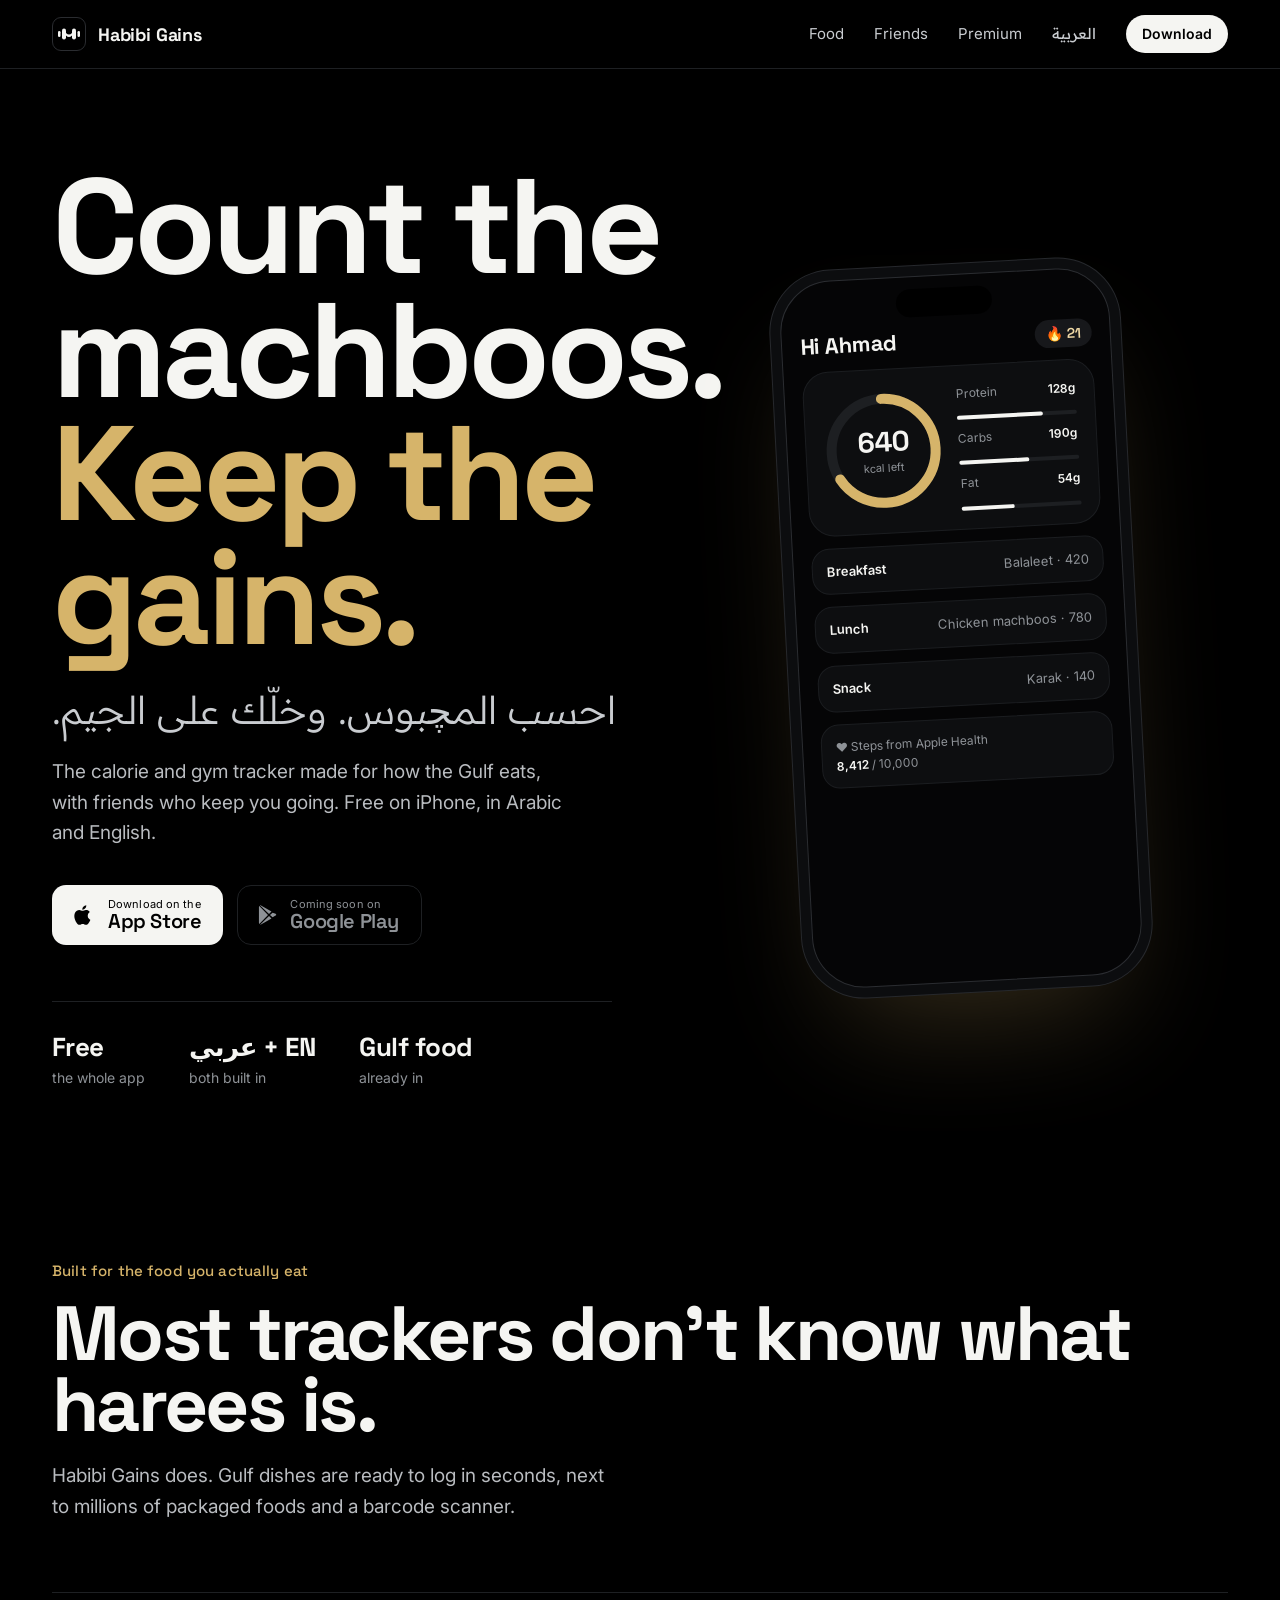
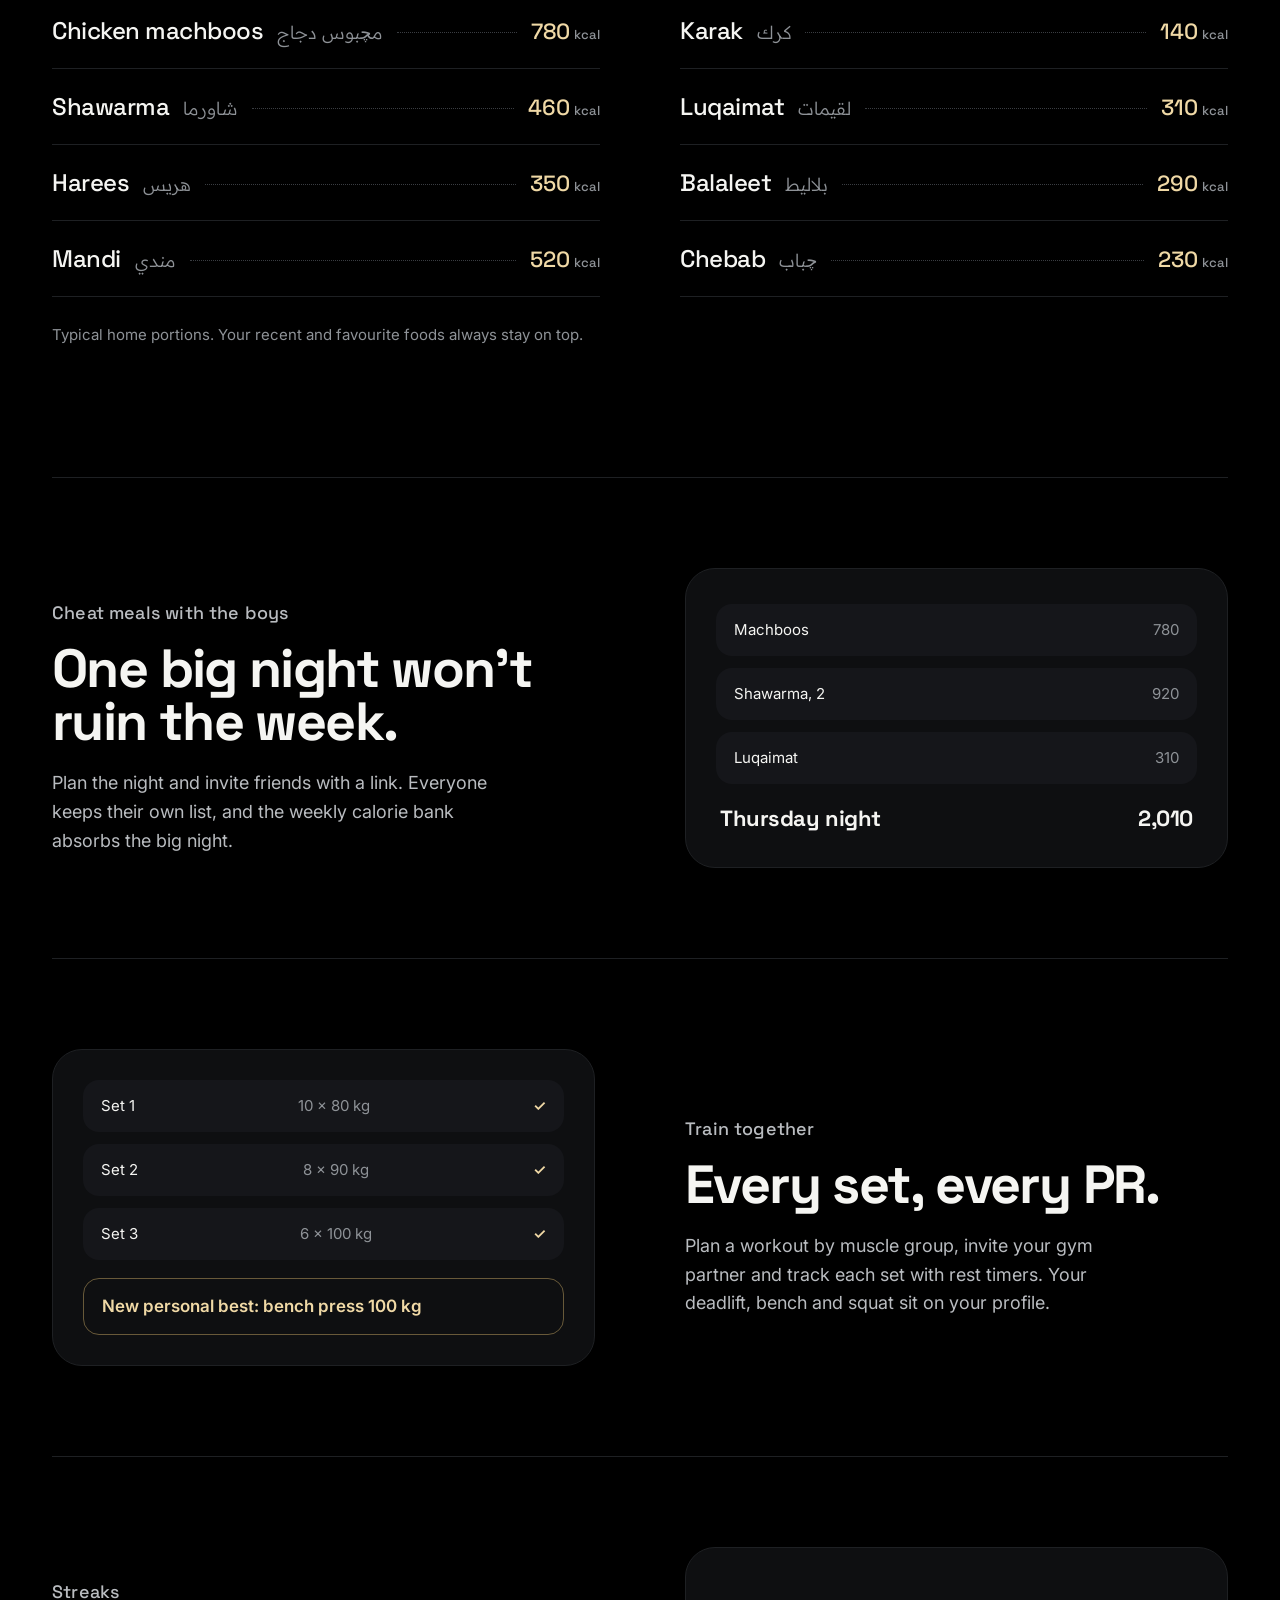
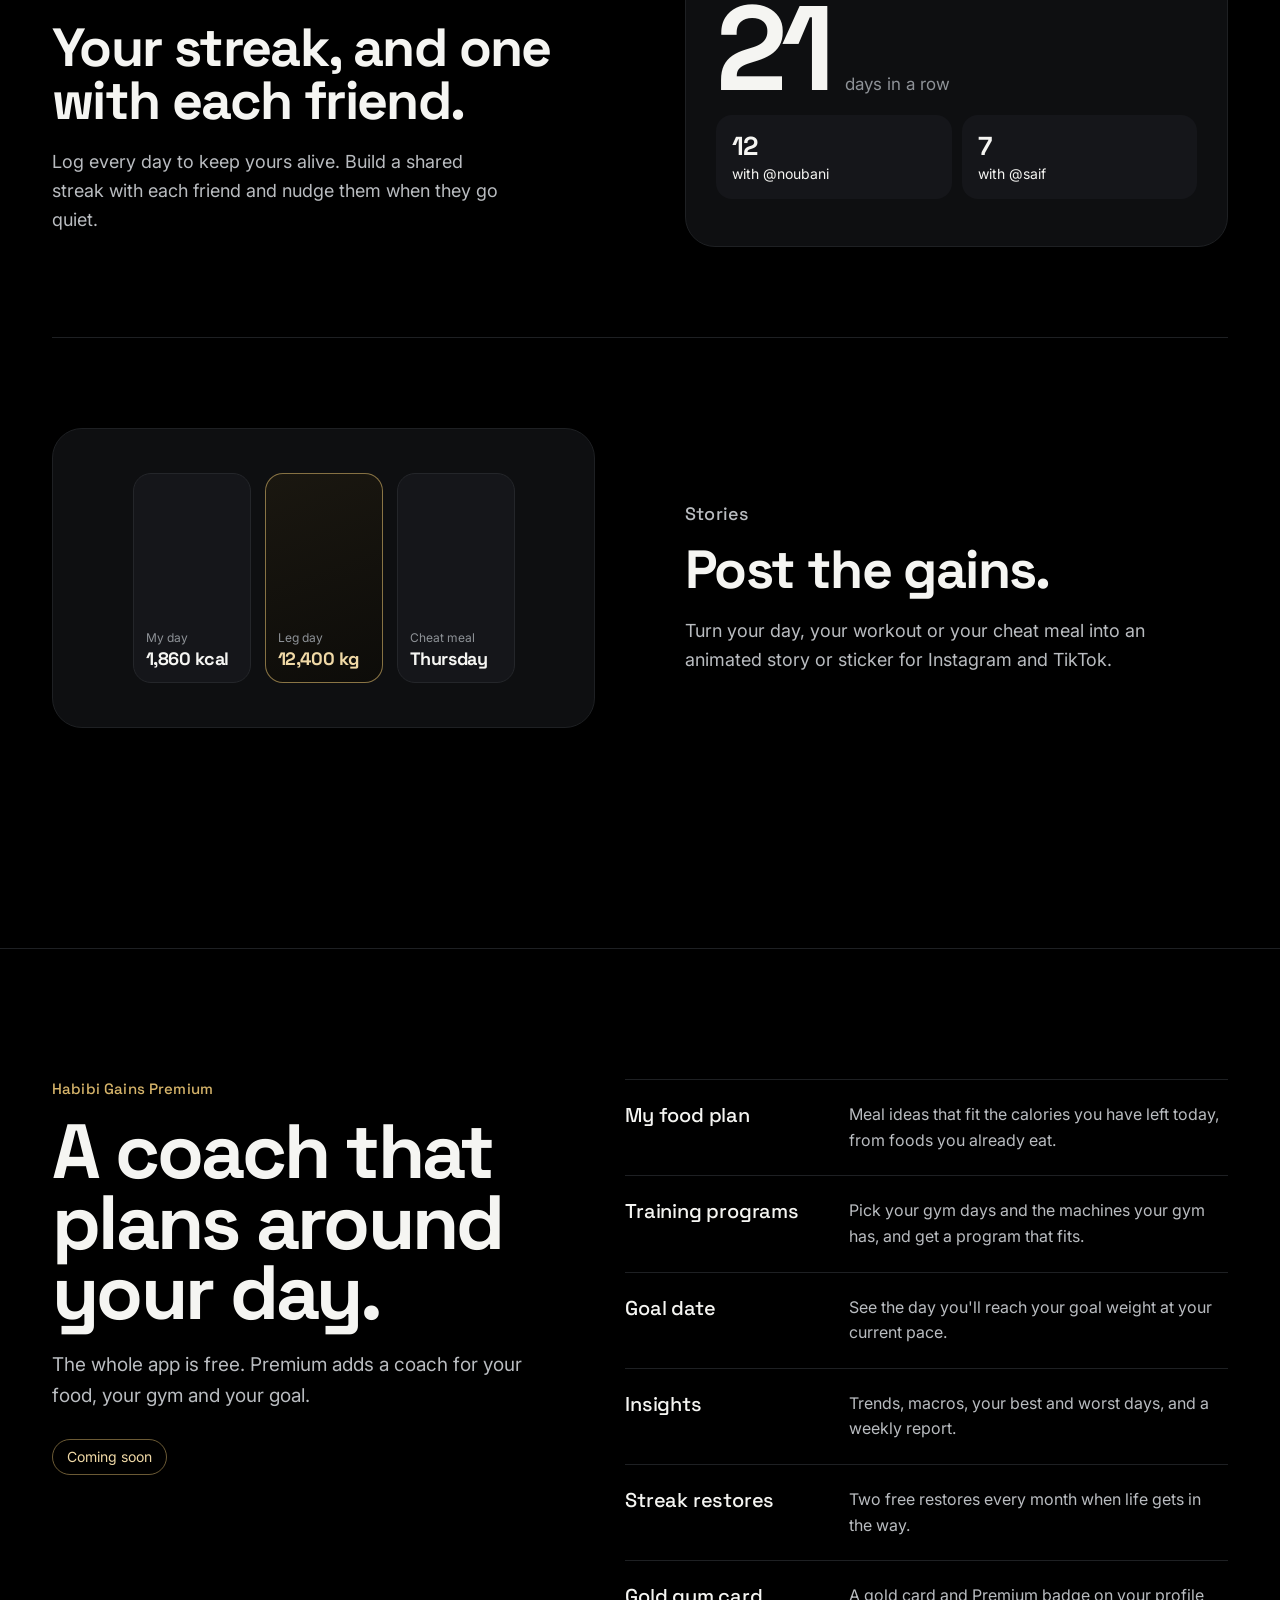
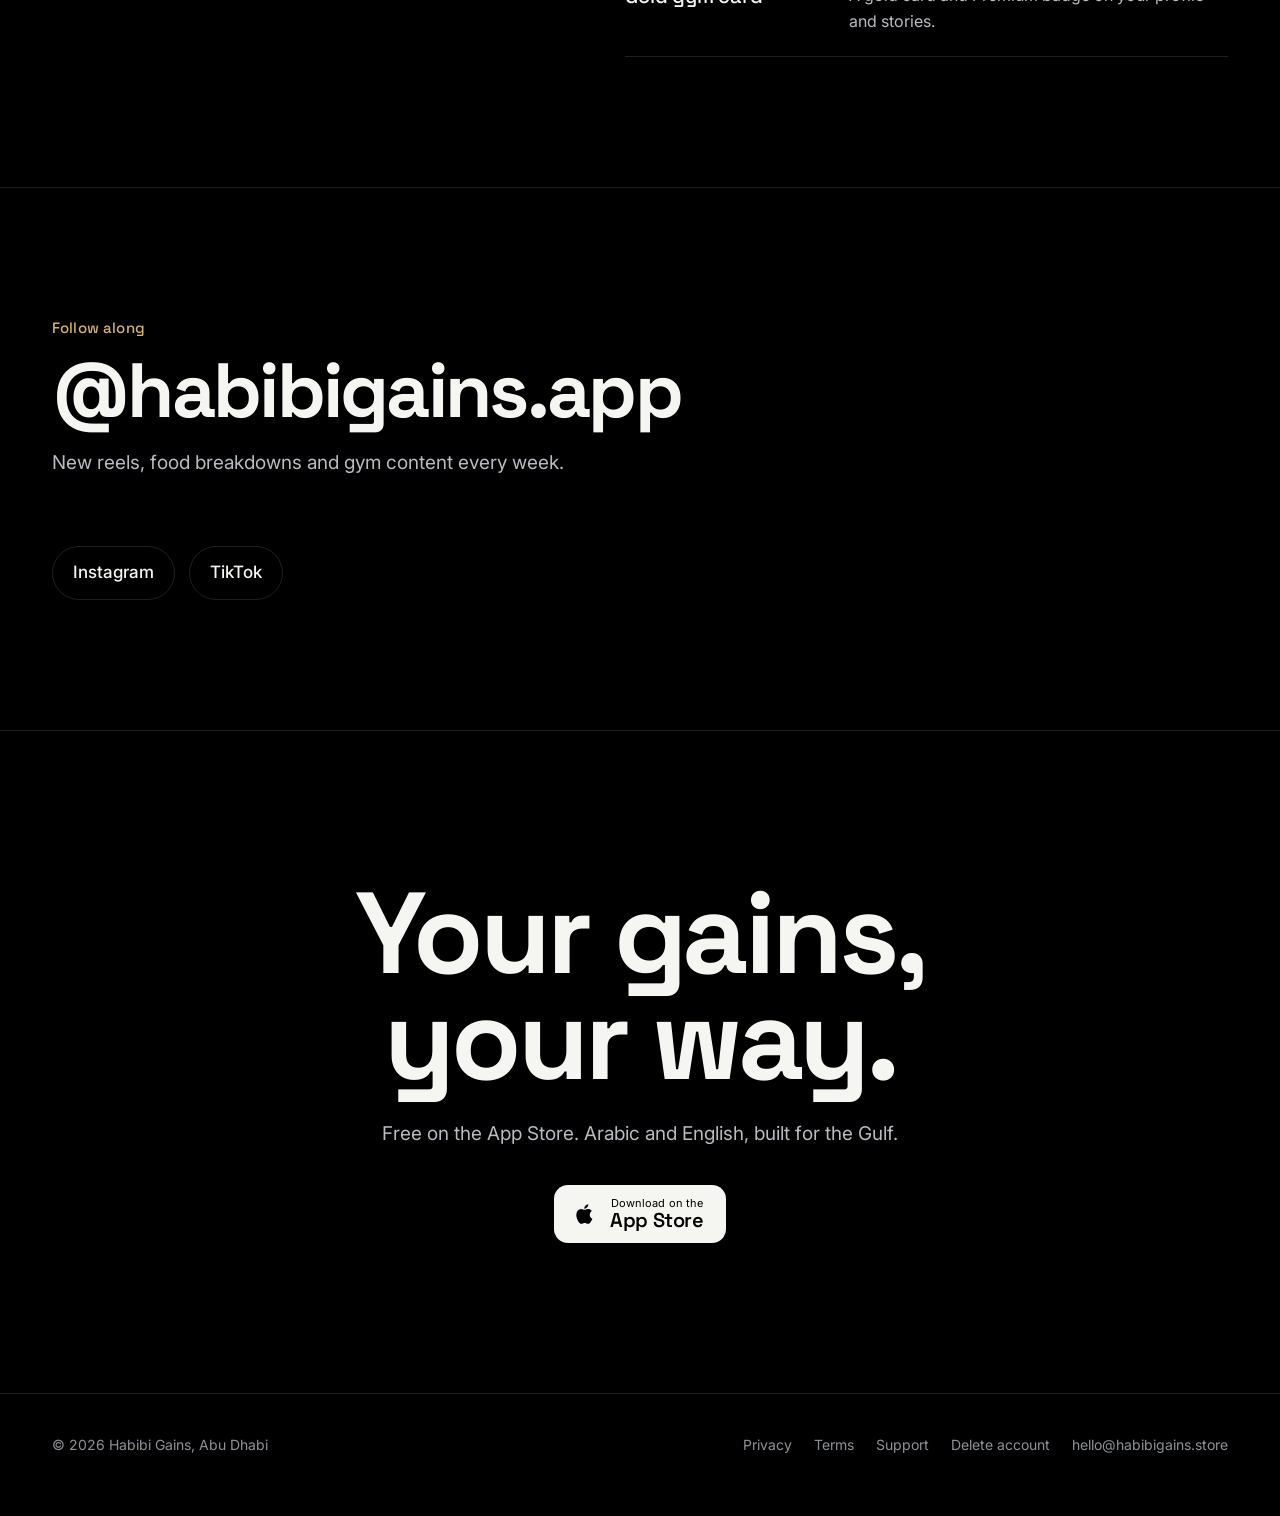
==== commit 15a479d4: "New premium homepage: released app, App Store buttons go to /download" ====
--- a/index.html
+++ b/index.html
@@ -2,248 +2,340 @@
 <html lang="en" dir="ltr">
 <head>
 <meta charset="utf-8">
-<meta name="viewport" content="width=device-width, initial-scale=1, viewport-fit=cover">
-<title>Habibi Gains – Calorie and gym tracker made for how the Gulf eats</title>
-<meta name="description" content="Log machboos, karak and shawarma in seconds, plan cheat meals and workouts with friends, keep streaks going and see where your calories really go. Coming to iPhone on 30 November.">
+<meta name="viewport" content="width=device-width,initial-scale=1">
+<title>Habibi Gains – the calorie and gym tracker made for how the Gulf eats</title>
+<meta name="description" content="Free on the App Store. Log machboos, karak and shawarma in seconds, plan cheat meals and workouts with friends and keep your streak. Arabic and English.">
 <link rel="canonical" href="https://habibigains.store/">
 <meta property="og:title" content="Habibi Gains">
-<meta property="og:description" content="The calorie and gym tracker made for how the Gulf eats.">
+<meta property="og:description" content="The calorie and gym tracker made for how the Gulf eats. Free on the App Store.">
 <meta property="og:url" content="https://habibigains.store/">
 <meta property="og:type" content="website">
 <meta property="og:image" content="https://habibigains.store/logo.png">
 <meta name="theme-color" content="#000000">
-<link rel="preconnect" href="https://fonts.googleapis.com">
-<link rel="preconnect" href="https://fonts.gstatic.com" crossorigin>
-<link href="https://fonts.googleapis.com/css2?family=Space+Grotesk:wght@500;700&family=Inter:wght@400;500;600&family=Readex+Pro:wght@400;500;700&display=swap" rel="stylesheet">
 <link rel="icon" href="/favicon.svg">
 <link rel="apple-touch-icon" href="/logo.png">
-<link rel="stylesheet" href="/site.css">
 <script type="application/ld+json">
 {"@context":"https://schema.org","@type":"MobileApplication","name":"Habibi Gains","operatingSystem":"iOS","applicationCategory":"HealthApplication","url":"https://habibigains.store/","image":"https://habibigains.store/logo.png","inLanguage":["en","ar"],"offers":{"@type":"Offer","price":"0","priceCurrency":"AED"},"sameAs":["https://www.instagram.com/habibigains.app/","https://www.tiktok.com/@habibigains.app"]}
 </script>
+<link rel="preconnect" href="https://fonts.googleapis.com"><link rel="preconnect" href="https://fonts.gstatic.com" crossorigin>
+<link href="https://fonts.googleapis.com/css2?family=Inter:wght@400;500;600&family=Readex+Pro:wght@300;500;700&family=Space+Grotesk:wght@400;500;700&display=swap" rel="stylesheet">
+<style>
+:root{--ink:#000;--paper:#F5F5F2;--mute:#8E9297;--line:#1E2023;--raise:#0E0F11;--gold:#D6B46A;--gold-hi:#F0D9A6;--display:"Space Grotesk",system-ui,sans-serif;--sans:"Inter",system-ui,sans-serif;--ar:"Readex Pro",system-ui,sans-serif}
+*{box-sizing:border-box;margin:0;padding:0}
+html{background:var(--ink);scroll-behavior:smooth;overflow-x:clip}
+body{background:var(--ink);color:var(--paper);font:400 17px/1.6 var(--sans);-webkit-font-smoothing:antialiased;overflow-x:hidden}
+a{color:inherit;text-decoration:none}
+:focus-visible{outline:2px solid var(--gold);outline-offset:4px;border-radius:6px}
+.wrap{max-width:1240px;margin:0 auto;padding:0 32px}
+.d{font-family:var(--display);letter-spacing:-.035em;line-height:.92;font-weight:700}
+
+/* nav */
+nav{position:sticky;top:0;z-index:10;background:rgba(0,0,0,.72);backdrop-filter:blur(18px);-webkit-backdrop-filter:blur(18px);border-bottom:1px solid var(--line)}
+nav .wrap{display:flex;align-items:center;justify-content:space-between;height:68px}
+.brand{display:flex;align-items:center;gap:12px;font:700 18px var(--display);letter-spacing:-.01em}
+.mark{width:34px;height:34px;border-radius:9px;background:#000;border:1px solid #2a2c30;display:grid;place-items:center}
+.links{display:flex;gap:30px;align-items:center;font-size:15px;color:#c9ccd0}
+.links a:hover{color:var(--paper)}
+.lang{font-family:var(--ar);font-size:15px}
+
+/* buttons */
+.store{display:inline-flex;align-items:center;gap:12px;background:var(--paper);color:#000;border-radius:14px;padding:12px 22px 12px 18px;transition:transform .15s}
+.store:hover{transform:translateY(-2px)}
+.store small{display:block;font-size:11px;line-height:1.1;letter-spacing:.01em}
+.store b{display:block;font:600 20px/1.1 var(--display);letter-spacing:-.02em}
+.store.ghost{background:transparent;color:var(--mute);border:1px solid var(--line);cursor:default}
+.store.ghost:hover{transform:none}
+.nav-cta{background:var(--paper);color:#000;border-radius:999px;padding:8px 16px;font-weight:600;font-size:14px}
+
+/* hero */
+.hero{position:relative;padding:96px 0 40px;overflow:hidden}
+.hero .wrap{display:grid;grid-template-columns:1.15fr .85fr;gap:40px;align-items:center}
+.hero h1{font-size:clamp(64px,10.5vw,148px)}
+.hero h1 span{display:block}
+.hero h1 .g{color:var(--gold)}
+.ar-line{font:300 clamp(26px,3vw,40px)/1.3 var(--ar);color:#c9ccd0;margin-top:26px;direction:rtl;text-align:left}
+.lede{max-width:520px;color:#b9bcc0;font-size:19px;margin-top:22px}
+.ctas{display:flex;flex-wrap:wrap;gap:14px;margin-top:36px}
+.facts{display:flex;gap:44px;margin-top:56px;padding-top:28px;border-top:1px solid var(--line);max-width:560px}
+.facts b{display:block;font:700 26px var(--display);letter-spacing:-.02em}
+.facts span{color:var(--mute);font-size:14px}
+
+/* phone */
+.phone{justify-self:center;width:330px;aspect-ratio:9/19.3;border-radius:52px;background:#050506;border:1px solid #2b2d31;box-shadow:0 0 0 10px #0c0d0f,0 0 0 11px #26282c,0 60px 120px -30px rgba(214,180,106,.25);padding:20px 18px;position:relative;transform:rotate(-3deg)}
+.phone:before{content:"";position:absolute;top:12px;left:50%;transform:translateX(-50%);width:96px;height:28px;border-radius:20px;background:#000}
+.scr{height:100%;display:flex;flex-direction:column;gap:12px;padding-top:30px}
+.scr .top{display:flex;justify-content:space-between;align-items:center}
+.scr .hi{font:700 22px var(--display);letter-spacing:-.02em}
+.flame{font:600 14px var(--display);background:#17181b;border-radius:999px;padding:5px 11px;color:var(--gold-hi)}
+.ringbox{background:#0d0e10;border:1px solid #1b1d20;border-radius:26px;padding:18px;display:flex;align-items:center;gap:16px}
+.ring{width:118px;height:118px;position:relative;flex:none}
+.ring svg{transform:rotate(-90deg)}
+.ring .arc{stroke-dasharray:327;stroke-dashoffset:327;animation:fill 1.8s cubic-bezier(.2,.8,.2,1) .4s forwards}
+@keyframes fill{to{stroke-dashoffset:110}}
+.ring .n{position:absolute;inset:0;display:grid;place-content:center;text-align:center}
+.ring .n b{font:700 28px var(--display);letter-spacing:-.03em}
+.ring .n i{font-style:normal;font-size:11px;color:var(--mute)}
+.macros{display:grid;gap:9px;flex:1;font-size:12px;color:var(--mute)}
+.macros div{display:flex;justify-content:space-between}
+.macros em{font-style:normal;color:var(--paper);font-weight:600}
+.bar{height:4px;background:#1d1f22;border-radius:4px;margin-top:4px}
+.bar i{display:block;height:100%;border-radius:4px;background:var(--paper)}
+.meal{display:flex;justify-content:space-between;align-items:center;background:#0d0e10;border:1px solid #1b1d20;border-radius:18px;padding:12px 14px;font-size:13px}
+.meal b{font-weight:600}
+.meal span{color:var(--mute)}
+.steps{background:#0d0e10;border:1px solid #1b1d20;border-radius:18px;padding:12px 14px;font-size:12px;color:var(--mute)}
+.steps b{color:var(--paper);font-weight:600}
+
+/* menu section */
+section{padding:130px 0}
+.kicker{color:var(--gold);font:500 15px var(--display);letter-spacing:.01em;margin-bottom:18px}
+.h2{font-size:clamp(44px,6vw,84px)}
+.sub{color:#b9bcc0;font-size:19px;max-width:560px;margin-top:22px}
+.menu{margin-top:70px;display:grid;grid-template-columns:1fr 1fr;column-gap:80px;border-top:1px solid var(--line)}
+.dish{display:flex;align-items:baseline;gap:14px;padding:22px 0;border-bottom:1px solid var(--line)}
+.dish .nm{font:500 24px var(--display);letter-spacing:-.02em;white-space:nowrap}
+.dish .ar{font:300 18px var(--ar);color:var(--mute);white-space:nowrap}
+.dish .dots{flex:1;border-bottom:1px dotted #3a3d42;transform:translateY(-6px)}
+.dish .kc{font:500 22px var(--display);color:var(--gold-hi);white-space:nowrap}
+.dish .kc small{font-size:13px;color:var(--mute);margin-left:4px}
+.menu-note{color:var(--mute);font-size:15px;margin-top:26px}
+
+/* chapters */
+.chap{display:grid;grid-template-columns:1fr 1fr;gap:90px;align-items:center;padding:90px 0;border-top:1px solid var(--line)}
+.chap:nth-child(even) .txt{order:2}
+.chap h3{font:700 clamp(34px,4.2vw,56px)/1 var(--display);letter-spacing:-.03em}
+.chap p{color:#b9bcc0;margin-top:20px;max-width:460px;font-size:18px}
+.vig{background:var(--raise);border:1px solid var(--line);border-radius:30px;padding:30px;min-height:300px;display:flex;flex-direction:column;justify-content:center;gap:12px}
+.row{display:flex;justify-content:space-between;align-items:center;background:#15161a;border-radius:16px;padding:14px 18px;font-size:15px}
+.row span{color:var(--mute)}
+.row .ok{color:var(--gold-hi);font-weight:600}
+.total{display:flex;justify-content:space-between;font:700 22px var(--display);padding:8px 4px 0;letter-spacing:-.02em}
+.pb{margin-top:6px;border:1px solid rgba(214,180,106,.45);color:var(--gold-hi);border-radius:16px;padding:14px 18px;font-weight:600}
+.streak{display:flex;align-items:baseline;gap:16px}
+.streak b{font:700 120px/.9 var(--display);letter-spacing:-.05em}
+.streak span{color:var(--mute)}
+.pair{display:flex;gap:10px;flex-wrap:wrap}
+.pair div{flex:1;min-width:120px;background:#15161a;border-radius:16px;padding:14px 16px;font-size:14px}
+.pair b{display:block;font:700 26px var(--display);letter-spacing:-.02em}
+.stories{display:flex;gap:14px;justify-content:center}
+.story{width:118px;aspect-ratio:9/16;border-radius:18px;background:#15161a;border:1px solid #24262a;padding:12px;display:flex;flex-direction:column;justify-content:flex-end;font-size:12px;color:var(--mute)}
+.story b{color:var(--paper);font:700 18px var(--display);letter-spacing:-.02em}
+.story.gold{border-color:rgba(214,180,106,.6);background:linear-gradient(160deg,#1a1710,#0d0c09)}
+.story.gold b{color:var(--gold-hi)}
+
+/* premium */
+.prem{border-top:1px solid var(--line)}
+.prem .wrap{display:grid;grid-template-columns:.9fr 1.1fr;gap:80px;align-items:start}
+.soon{display:inline-block;border:1px solid rgba(214,180,106,.5);color:var(--gold-hi);border-radius:999px;padding:6px 14px;font-size:14px;margin-top:28px}
+.plist{border-top:1px solid var(--line)}
+.plist div{display:grid;grid-template-columns:200px 1fr;gap:24px;padding:22px 0;border-bottom:1px solid var(--line)}
+.plist b{font:500 20px var(--display);letter-spacing:-.01em}
+.plist span{color:#b9bcc0;font-size:16px}
+
+/* social + final */
+.social{display:flex;gap:14px;margin-top:34px;flex-wrap:wrap}
+.soc{border:1px solid var(--line);border-radius:999px;padding:12px 20px;font-weight:500}
+.soc:hover{border-color:var(--paper)}
+.final{text-align:center;border-top:1px solid var(--line);padding:150px 0}
+.final .h2{font-size:clamp(56px,9vw,132px)}
+.final .h2 span{display:block}
+.final .ctas{justify-content:center}
+footer{border-top:1px solid var(--line);padding:40px 0 60px;color:var(--mute);font-size:14px}
+footer .wrap{display:flex;justify-content:space-between;gap:24px;flex-wrap:wrap}
+footer nav{all:unset;display:flex;gap:22px;flex-wrap:wrap}
+footer a:hover{color:var(--paper)}
+
+.lang{background:none;border:0;color:#c9ccd0;cursor:pointer;font:400 15px var(--ar)}
+.lang:hover{color:var(--paper)}
+.ig{display:grid;grid-template-columns:repeat(3,1fr);gap:8px;margin-top:34px;max-width:720px}
+.ig a{aspect-ratio:1;background:#15161a center/cover;border-radius:14px}
+[dir=rtl] body{font-family:var(--ar)}
+[dir=rtl] .d,[dir=rtl] .chap h3,[dir=rtl] .plist b,[dir=rtl] .dish .nm,[dir=rtl] .facts b,[dir=rtl] .store b{font-family:var(--ar);letter-spacing:0}
+[dir=rtl] .d{line-height:1.15}
+[dir=rtl] .phone{transform:rotate(3deg);direction:ltr}
+@media (max-width:900px){
+ .hero .wrap,.chap,.prem .wrap,.menu{grid-template-columns:minmax(0,1fr)}
+ .hero h1{font-size:clamp(52px,15vw,96px)}
+ .wrap{padding:0 22px}
+ .facts b{font-size:21px}
+ .chap:nth-child(even) .txt{order:0}
+ .chap{gap:40px;padding:70px 0}
+ .phone{width:280px;margin-top:30px}
+ .links a:not(.nav-cta){display:none}
+ section{padding:90px 0}
+ .facts{gap:28px}
+ .plist div{grid-template-columns:1fr;gap:6px}
+ .dish .ar{display:none}
+}
+@media (prefers-reduced-motion:reduce){.ring .arc{animation:none;stroke-dashoffset:110}.store{transition:none}}
+</style>
 </head>
 <body>
 
-<header class="nav" id="nav">
-  <div class="wrap">
-    <a class="logo" href="/"><img src="/logo.png" alt="" width="34" height="34"><span>Habibi Gains</span></a>
-    <nav class="links">
-      <a class="hide" href="/#features" data-en="Features" data-ar="المميزات">Features</a>
-      <a class="hide" href="/#premium" data-en="Premium" data-ar="بريميوم">Premium</a>
-      <a class="hide" href="/support.html" data-en="Support" data-ar="الدعم">Support</a>
-      <button class="pill" id="lang" type="button" aria-label="Switch language">العربية</button>
-      <a class="get hide" href="/#top" data-en="Get notified" data-ar="بلغني">Get notified</a>
-    </nav>
-  </div>
+<nav id="nav" aria-label="Main">
+ <div class="wrap">
+  <a class="brand" href="/"><span class="mark"><svg width="22" height="12" viewBox="0 0 44 24" fill="#F5F5F2"><rect x="0" y="6" width="5" height="12" rx="2.5"/><rect x="8" y="1" width="8" height="22" rx="4"/><rect x="28" y="1" width="8" height="22" rx="4"/><rect x="39" y="6" width="5" height="12" rx="2.5"/><path d="M16 10c4 4 8 4 12 0v5c-4 4-8 4-12 0z"/></svg></span>Habibi Gains</a>
+  <div class="links">
+   <a href="#food" data-en="Food" data-ar="الأكل">Food</a><a href="#friends" data-en="Friends" data-ar="الربع">Friends</a><a href="#premium" data-en="Premium" data-ar="بريميوم">Premium</a>
+   <button id="lang" class="lang" type="button">العربية</button>
+   <a class="nav-cta" href="/download" data-en="Download" data-ar="حمّل التطبيق">Download</a>
+  </div>
+ </div>
+</nav>
+
+<header class="hero">
+ <div class="wrap">
+  <div>
+   <h1 class="d"><span data-en="Count the" data-ar="احسب">Count the</span><span data-en="machboos." data-ar="المچبوس.">machboos.</span><span class="g" data-en="Keep the gains." data-ar="وخلّك على الجيم.">Keep the gains.</span></h1>
+   <p class="ar-line" lang="ar" data-lang="en">احسب المچبوس. وخلّك على الجيم.</p>
+   <p class="lede" data-en="The calorie and gym tracker made for how the Gulf eats, with friends who keep you going. Free on iPhone, in Arabic and English." data-ar="تطبيق السعرات والجيم المصمم على طريقة أكل الخليج، مع ربع يشجعونك. مجاني على الآيفون، بالعربي والإنجليزي.">The calorie and gym tracker made for how the Gulf eats, with friends who keep you going. Free on iPhone, in Arabic and English.</p>
+   <div class="ctas">
+    <a class="store" href="/download" aria-label="Download Habibi Gains on the App Store">
+     <svg width="26" height="26" viewBox="0 0 24 24" fill="#000" aria-hidden="true"><path d="M16.37 12.6c-.02-2.3 1.88-3.4 1.96-3.46-1.07-1.56-2.73-1.77-3.32-1.8-1.41-.14-2.76.83-3.48.83-.72 0-1.82-.81-3-.79-1.54.02-2.96.9-3.76 2.27-1.6 2.78-.41 6.9 1.15 9.16.76 1.1 1.67 2.34 2.86 2.3 1.15-.05 1.58-.74 2.97-.74 1.39 0 1.78.74 3 .72 1.24-.02 2.02-1.12 2.78-2.23.88-1.28 1.24-2.52 1.26-2.58-.03-.01-2.4-.92-2.42-3.68zM14.08 5.83c.63-.77 1.06-1.83.94-2.9-.91.04-2.02.61-2.67 1.37-.58.67-1.1 1.76-.96 2.8 1.02.08 2.06-.52 2.69-1.27z"/></svg>
+     <span><small data-en="Download on the" data-ar="حمّله من">Download on the</small><b>App Store</b></span>
+    </a>
+    <span class="store ghost" aria-label="Google Play, coming soon">
+     <svg width="22" height="22" viewBox="0 0 24 24" fill="currentColor" aria-hidden="true"><path d="M3.6 2.3c-.3.3-.4.7-.4 1.2v17c0 .5.1.9.4 1.2l9.5-9.7L3.6 2.3zm10.6 8.6 2.7-2.8L5.4 1.6c-.3-.2-.7-.2-1-.1l9.8 9.4zm0 2.2-9.8 9.4c.3.1.7.1 1-.1l11.5-6.5-2.7-2.8zm3.9-3.6-2.9 2.5 2.9 2.5 3.3-1.9c.9-.5.9-1.6 0-2.1l-3.3-1z"/></svg>
+     <span><small data-en="Coming soon on" data-ar="قريباً على">Coming soon on</small><b>Google Play</b></span>
+    </span>
+   </div>
+   <div class="facts">
+    <div><b data-en="Free" data-ar="مجاني">Free</b><span data-en="the whole app" data-ar="التطبيق كامل">the whole app</span></div>
+    <div><b>عربي + EN</b><span data-en="both built in" data-ar="الاثنين موجودين">both built in</span></div>
+    <div><b data-en="Gulf food" data-ar="أكل الخليج">Gulf food</b><span data-en="already in" data-ar="موجود من البداية">already in</span></div>
+   </div>
+  </div>
+
+  <div class="phone" aria-hidden="true">
+   <div class="scr">
+    <div class="top"><span class="hi">Hi Ahmad</span><span class="flame">🔥 21</span></div>
+    <div class="ringbox">
+     <div class="ring"><svg width="118" height="118" viewBox="0 0 118 118"><circle cx="59" cy="59" r="52" fill="none" stroke="#1d1f22" stroke-width="10"/><circle class="arc" cx="59" cy="59" r="52" fill="none" stroke="#D6B46A" stroke-width="10" stroke-linecap="round"/></svg><div class="n"><b>640</b><i>kcal left</i></div></div>
+     <div class="macros">
+      <div>Protein <em>128g</em></div><div class="bar"><i style="width:72%"></i></div>
+      <div>Carbs <em>190g</em></div><div class="bar"><i style="width:58%"></i></div>
+      <div>Fat <em>54g</em></div><div class="bar"><i style="width:44%"></i></div>
+     </div>
+    </div>
+    <div class="meal"><b>Breakfast</b><span>Balaleet · 420</span></div>
+    <div class="meal"><b>Lunch</b><span>Chicken machboos · 780</span></div>
+    <div class="meal"><b>Snack</b><span>Karak · 140</span></div>
+    <div class="steps">♥ Steps from Apple Health<br><b>8,412</b> / 10,000</div>
+   </div>
+  </div>
+ </div>
 </header>
 
-<main id="top">
-<section class="hero">
-  <div class="wrap">
-    <div>
-      <h1 class="x">
-        <span class="in d1" data-en="Count the" data-ar="احسب">Count the</span>
-        <span class="in d2" data-en="machboos." data-ar="المجبوس.">machboos.</span>
-        <span class="in d3 dim" data-en="Keep the gains." data-ar="وخلّك على الجيم.">Keep the gains.</span>
-      </h1>
-      <p class="lead in d4" data-en="The calorie and gym tracker made for how the Gulf eats, with friends who keep you going." data-ar="تطبيق السعرات والجيم المصمم على أكل الخليج، ومع ربعك اللي يشجعونك.">The calorie and gym tracker made for how the Gulf eats, with friends who keep you going.</p>
-      <div class="cta in d4">
-        <span class="btn play soon" aria-label="App Store, coming soon">
-          <svg width="24" height="24" viewBox="0 0 24 24" fill="currentColor" aria-hidden="true"><path d="M16.37 12.6c-.02-2.18 1.78-3.23 1.86-3.28-1.02-1.49-2.6-1.69-3.16-1.71-1.34-.14-2.62.79-3.3.79-.69 0-1.73-.77-2.85-.75-1.46.02-2.81.85-3.56 2.16-1.53 2.65-.39 6.56 1.09 8.71.73 1.05 1.59 2.22 2.71 2.18 1.09-.04 1.5-.7 2.82-.7 1.31 0 1.69.7 2.84.68 1.17-.02 1.910-1.06 2.62-2.12.83-1.21 1.17-2.39 1.19-2.45-.03-.01-2.27-.87-2.29-3.46zM14.21 6.2c.6-.73 1-1.73.89-2.74-.86.04-1.91.58-2.53 1.3-.55.64-1.04 1.67-.91 2.65.96.07 1.95-.49 2.55-1.21z"/></svg>
-          <span><small data-en="Coming soon on the" data-ar="قريباً على">Coming soon on the</small>App Store</span>
-        </span>
-        <span class="btn play" aria-label="Google Play, coming soon">
-          <svg width="22" height="22" viewBox="0 0 24 24" fill="currentColor" aria-hidden="true"><path d="M3.6 2.3c-.3.3-.4.7-.4 1.2v17c0 .5.1.9.4 1.2l9.5-9.7L3.6 2.3zm10.6 8.6 2.7-2.8L5.4 1.6c-.3-.2-.7-.2-1-.1l9.8 9.4zm0 2.2-9.8 9.4c.3.1.7.1 1-.1l11.5-6.5-2.7-2.8zm3.9-3.6-2.9 2.5 2.9 2.5 3.3-1.9c.9-.5.9-1.6 0-2.1l-3.3-1z"/></svg>
-          <span><small data-en="Coming soon on" data-ar="قريباً على">Coming soon on</small>Google Play</span>
-        </span>
-      </div>
-      <form class="wl in d4" onsubmit="return hgJoin(event,this)">
-        <input name="nm" type="text" required maxlength="80" data-en-ph="Your name" data-ar-ph="اسمك" placeholder="Your name" autocomplete="given-name">
-        <input name="em" type="email" required data-en-ph="Your email" data-ar-ph="إيميلك" placeholder="Your email" autocomplete="email">
-        <button type="submit" data-en="Tell me at launch" data-ar="بلغني عند الإطلاق">Tell me at launch</button>
-        <p class="wl-note" role="status"></p>
-      </form>
-      <div class="proof in d4">
-        <div><b data-en="Free" data-ar="مجاني">Free</b><span data-en="the whole app" data-ar="التطبيق كامل">the whole app</span></div>
-        <div><b data-en="Arabic + English" data-ar="عربي + إنجليزي">Arabic + English</b><span data-en="both built in" data-ar="باللغتين">both built in</span></div>
-        <div><b data-en="Gulf food" data-ar="أكل خليجي">Gulf food</b><span data-en="already in" data-ar="موجود">already in</span></div>
-      </div>
-    </div>
-    <div class="phone-col in d5" aria-hidden="true">
-      <div class="phone"><div class="screen"><div class="notch"></div>
-        <div class="s-top"><div><span data-en="Today" data-ar="اليوم">Today</span><br><b data-en="Hi Ahmad" data-ar="هلا أحمد">Hi Ahmad</b></div><div class="flame">🔥 21</div></div>
-        <div class="ring">
-          <svg width="200" height="200" viewBox="0 0 200 200"><defs><linearGradient id="g" x1="0" y1="0" x2="1" y2="1"><stop offset="0" stop-color="#F5F5F2"/><stop offset="1" stop-color="#D6B46A"/></linearGradient></defs><circle cx="100" cy="100" r="86" fill="none" stroke="#1B1E22" stroke-width="14"/><circle class="arc" cx="100" cy="100" r="86" fill="none" stroke="url(#g)" stroke-width="14" stroke-linecap="round"/></svg>
-          <div class="num"><div><b>640</b><small data-en="kcal left" data-ar="سعرة باقية">kcal left</small></div></div>
-        </div>
-        <div class="macros">
-          <div><b style="color:#FF7A59">128g</b><span data-en="Protein" data-ar="بروتين">Protein</span></div>
-          <div><b style="color:#5CC8FF">190g</b><span data-en="Carbs" data-ar="كارب">Carbs</span></div>
-          <div><b style="color:#F5C451">54g</b><span data-en="Fat" data-ar="دهون">Fat</span></div>
-        </div>
-        <div class="meal"><div data-en="Breakfast" data-ar="الفطور">Breakfast</div><span>420</span></div>
-        <div class="meal"><div data-en="Lunch, machboos" data-ar="الغدا، مجبوس">Lunch, machboos</div><span>780</span></div>
-        <div class="meal"><div data-en="Karak" data-ar="كرك">Karak</div><span>140</span></div>
-      </div></div>
-    </div>
-  </div>
-</section>
-
-<div class="strip" aria-hidden="true"><div class="track">
-  <span><b>780</b><span data-en="Chicken machboos" data-ar="مجبوس دجاج">Chicken machboos</span></span><span><b>140</b><span data-en="Karak" data-ar="كرك">Karak</span></span><span><b>460</b><span data-en="Shawarma" data-ar="شاورما">Shawarma</span></span><span><b>310</b><span data-en="Luqaimat" data-ar="لقيمات">Luqaimat</span></span><span><b>350</b><span data-en="Harees" data-ar="هريس">Harees</span></span><span><b>290</b><span data-en="Balaleet" data-ar="بلاليط">Balaleet</span></span><span><b>520</b><span data-en="Mandi" data-ar="مندي">Mandi</span></span><span><b>230</b><span data-en="Chebab" data-ar="چباب">Chebab</span></span>
-  <span><b>780</b><span data-en="Chicken machboos" data-ar="مجبوس دجاج">Chicken machboos</span></span><span><b>140</b><span data-en="Karak" data-ar="كرك">Karak</span></span><span><b>460</b><span data-en="Shawarma" data-ar="شاورما">Shawarma</span></span><span><b>310</b><span data-en="Luqaimat" data-ar="لقيمات">Luqaimat</span></span><span><b>350</b><span data-en="Harees" data-ar="هريس">Harees</span></span><span><b>290</b><span data-en="Balaleet" data-ar="بلاليط">Balaleet</span></span><span><b>520</b><span data-en="Mandi" data-ar="مندي">Mandi</span></span><span><b>230</b><span data-en="Chebab" data-ar="چباب">Chebab</span></span>
-</div></div>
-
-<section class="sec" id="features">
-  <div class="wrap">
-    <h2 class="h2 x" data-en="Built for the food you actually eat." data-ar="مبني على الأكل اللي فعلاً تاكله.">Built for the food you actually eat.</h2>
-    <p class="sub" data-en="Most trackers don't know what harees is. Habibi Gains does, and it fits around your week, your gym and your friends." data-ar="أغلب التطبيقات ما تعرف شنو الهريس. حبيبي قينز يعرف، ويمشي مع أسبوعك وجيمك وربعك.">Most trackers don't know what harees is. Habibi Gains does, and it fits around your week, your gym and your friends.</p>
-
-    <div class="rows">
-      <div class="row">
-        <div class="tile">
-          <h3 data-en="Log food in seconds" data-ar="سجّل أكلك بثواني">Log food in seconds</h3>
-          <p data-en="Gulf dishes, packaged food, barcode and label scanning. Your recent and favourite foods stay on top." data-ar="أكلات خليجية، منتجات، ومسح الباركود والملصق. أكلاتك الأخيرة والمفضلة دايماً فوق.">Gulf dishes, packaged food, barcode and label scanning. Your recent and favourite foods stay on top.</p>
-          <div class="art"><div class="search">
-            <div class="q"><svg width="16" height="16" viewBox="0 0 24 24" fill="none" stroke="currentColor" stroke-width="2.5" aria-hidden="true"><circle cx="11" cy="11" r="7"/><path d="m20 20-4-4"/></svg><span data-en="mach" data-ar="مجب">mach</span></div>
-            <div class="r"><div><strong data-en="Chicken machboos" data-ar="مجبوس دجاج">Chicken machboos</strong><span data-en="1 plate, 780 kcal" data-ar="صحن، ٧٨٠ سعرة">1 plate, 780 kcal</span></div><div class="add">+</div></div>
-            <div class="r"><div><strong data-en="Lamb machboos" data-ar="مجبوس لحم">Lamb machboos</strong><span data-en="1 plate, 910 kcal" data-ar="صحن، ٩١٠ سعرة">1 plate, 910 kcal</span></div><div class="add">+</div></div>
-          </div></div>
-        </div>
-        <div class="tile white">
-          <h3 data-en="Cheat meals with the boys" data-ar="وجبة مفتوحة مع الشباب">Cheat meals with the boys</h3>
-          <p data-en="Plan the night, invite friends with a link. Everyone keeps their own list, and the weekly calorie bank keeps one big night from ruining the week." data-ar="خطط للطلعة وادعِ ربعك برابط. كل واحد له قائمته، ورصيد السعرات الأسبوعي يخلي ليلة وحدة ما تخرب أسبوعك.">Plan the night, invite friends with a link. Everyone keeps their own list, and the weekly calorie bank keeps one big night from ruining the week.</p>
-          <div class="art"><div class="rcpt">
-            <div class="t">Habibi Gains</div><div class="d" data-en="Thursday night" data-ar="ليلة الخميس">Thursday night</div>
-            <div class="l"><span data-en="Machboos" data-ar="مجبوس">Machboos</span><span>780</span></div>
-            <div class="l"><span data-en="Shawarma, 2" data-ar="شاورما ×٢">Shawarma, 2</span><span>920</span></div>
-            <div class="l"><span data-en="Luqaimat" data-ar="لقيمات">Luqaimat</span><span>310</span></div>
-            <div class="tt"><span data-en="Total" data-ar="المجموع">Total</span><span>2,010</span></div>
-          </div></div>
-        </div>
-      </div>
-      <div class="row">
-        <div class="tile white">
-          <h3 data-en="Train together" data-ar="تمرّن مع ربعك">Train together</h3>
-          <p data-en="Plan a workout by muscle group, invite your gym partner and track every set. We celebrate every personal best." data-ar="خطط تمرينك حسب العضلة، ادعِ شريكك وسجّل كل جولة. ونحتفل معك بكل رقم جديد.">Plan a workout by muscle group, invite your gym partner and track every set. We celebrate every personal best.</p>
-          <div class="art">
-            <div class="sets">
-              <div class="set"><span class="n">1</span><span>10 reps</span><span>80 kg</span><span class="ok">✓</span></div>
-              <div class="set"><span class="n">2</span><span>8 reps</span><span>90 kg</span><span class="ok">✓</span></div>
-              <div class="set"><span class="n">3</span><span>6 reps</span><span>100 kg</span><span class="ok">✓</span></div>
-            </div>
-            <span class="pr" data-en="New personal best, bench press 100 kg" data-ar="رقم جديد، بنش ١٠٠ كغ">New personal best, bench press 100 kg</span>
-          </div>
-        </div>
-        <div class="tile">
-          <h3 data-en="Streaks that keep you honest" data-ar="ستريك يخليك ملتزم">Streaks that keep you honest</h3>
-          <p data-en="Your own streak and a shared one with each friend. Send a nudge when someone goes quiet." data-ar="ستريكك وستريك مشترك مع كل واحد من ربعك. أرسل تنبيه لما أحد يختفي.">Your own streak and a shared one with each friend. Send a nudge when someone goes quiet.</p>
-          <div class="art">
-            <div class="streak"><div class="big">21</div><div class="lab" data-en="days in a row" data-ar="يوم ورا بعض">days in a row</div></div>
-            <div class="days"><i class="on"></i><i class="on"></i><i class="on"></i><i class="on"></i><i class="g"></i><i class="on"></i><i></i></div>
-          </div>
-        </div>
-      </div>
-      <div class="row">
-        <div class="tile wide">
-          <div>
-            <h3 data-en="Stories worth posting" data-ar="ستوريات تستاهل تنشرها">Stories worth posting</h3>
-            <p data-en="Turn your day, your workout or your cheat meal into an animated story or sticker for Instagram and TikTok." data-ar="حوّل يومك أو تمرينك أو وجبتك المفتوحة لستوري أو ستيكر متحرك لإنستقرام وتيك توك.">Turn your day, your workout or your cheat meal into an animated story or sticker for Instagram and TikTok.</p>
-          </div>
-          <div class="stories" aria-hidden="true">
-            <div class="story a"><span data-en="My day" data-ar="يومي">My day</span><small>1,860 kcal</small></div>
-            <div class="story b"><span data-en="Leg day" data-ar="يوم الرجل">Leg day</span><small>12,400 kg</small></div>
-            <div class="story c"><span data-en="Gym card" data-ar="بطاقة الجيم">Gym card</span><small>Premium</small></div>
-          </div>
-        </div>
-      </div>
-    </div>
-  </div>
-</section>
-
-<section class="sec" id="premium">
-  <div class="wrap">
-    <h2 class="h2 x" data-en="Premium tells you what to do next." data-ar="بريميوم يقولك وش تسوي بعدين.">Premium tells you what to do next.</h2>
-    <p class="sub" data-en="The whole app is free. Premium adds a coach that plans around your day, your gym and your goal." data-ar="التطبيق كله مجاني. بريميوم يضيف لك مدرب يخطط على يومك وجيمك وهدفك.">The whole app is free. Premium adds a coach that plans around your day, your gym and your goal.</p>
-    <div class="prem-card"><div class="prem-in">
-      <ul class="perks">
-        <li><b data-en="My food plan" data-ar="خطة أكلي">My food plan</b><span data-en="Meal ideas that fit the calories you have left today, from foods you already eat." data-ar="اقتراحات وجبات تناسب السعرات الباقية لك اليوم، من أكل أنت أصلاً تاكله.">Meal ideas that fit the calories you have left today, from foods you already eat.</span></li>
-        <li><b data-en="Training programs" data-ar="برامج تمارين">Training programs</b><span data-en="Pick your gym days and the machines your gym has. Get a program that fits." data-ar="اختر أيام الجيم والأجهزة اللي في جيمك. ونعطيك برنامج يناسبك.">Pick your gym days and the machines your gym has. Get a program that fits.</span></li>
-        <li><b data-en="Goal date" data-ar="موعد هدفك">Goal date</b><span data-en="See the day you'll reach your goal weight at your current pace." data-ar="شوف اليوم اللي بتوصل فيه لوزنك المطلوب على نفس المستوى.">See the day you'll reach your goal weight at your current pace.</span></li>
-        <li><b data-en="Insights and weekly report" data-ar="تحليلات وتقرير أسبوعي">Insights and weekly report</b><span data-en="Trends, macros, your best and worst days, and a weekly score." data-ar="الاتجاهات، الماكروز، أحسن وأسوأ أيامك، وتقييم أسبوعي.">Trends, macros, your best and worst days, and a weekly score.</span></li>
-        <li><b data-en="Streak restores" data-ar="استرجاع الستريك">Streak restores</b><span data-en="Two free restores every month when life gets in the way." data-ar="استرجاعين مجانيين كل شهر لما تنشغل.">Two free restores every month when life gets in the way.</span></li>
-        <li><b data-en="Gold gym card" data-ar="بطاقة الجيم الذهبية">Gold gym card</b><span data-en="A gold card and Premium badge on your profile and stories." data-ar="بطاقة ذهبية وشارة بريميوم في بروفايلك وستورياتك.">A gold card and Premium badge on your profile and stories.</span></li>
-      </ul>
-      <div class="price">
-        <div class="free x" data-en="1 week free" data-ar="أسبوع مجاناً">1 week free</div>
-        <div class="then" data-en="Then choose your plan" data-ar="بعدها اختر خطتك">Then choose your plan</div>
-        <div class="plan best"><b data-en="Yearly" data-ar="سنوي">Yearly</b><span data-en="AED 99.99 a year" data-ar="٩٩٫٩٩ درهم بالسنة">AED 99.99 a year</span></div>
-        <div class="plan"><b data-en="Monthly" data-ar="شهري">Monthly</b><span data-en="AED 12.99 a month" data-ar="١٢٫٩٩ درهم بالشهر">AED 12.99 a month</span></div>
-        <p class="note" data-en="Cancel any time in your iPhone settings. Prices show in your local currency in the App Store." data-ar="تقدر تلغي بأي وقت من إعدادات الآيفون. الأسعار تظهر بعملتك في متجر التطبيقات.">Cancel any time in your iPhone settings. Prices show in your local currency in the App Store.</p>
-      </div>
-    </div></div>
-  </div>
-</section>
-
-<section class="sec tight" id="follow">
-  <div class="wrap">
-    <h2 class="h2 x" data-en="Latest from us." data-ar="آخر شي منّا.">Latest from us.</h2>
-    <div class="soc">
-      <div class="sbox">
-        <div class="shead">
-          <a href="https://www.tiktok.com/@habibigains.app" target="_blank" rel="noopener"><svg width="22" height="22" viewBox="0 0 24 24" fill="currentColor" aria-hidden="true"><path d="M19.6 6.7a4.8 4.8 0 0 1-3.8-4.2V2h-3.4v13.4a2.9 2.9 0 1 1-2-2.7V9.2a6.3 6.3 0 1 0 5.4 6.2V8.6a8.2 8.2 0 0 0 3.8 1.1V6.7z"/></svg>@habibigains.app</a>
-          <a class="follow" href="https://www.tiktok.com/@habibigains.app" target="_blank" rel="noopener" data-en="Follow" data-ar="تابع">Follow</a>
-        </div>
-        <blockquote class="tiktok-embed" cite="https://www.tiktok.com/@habibigains.app" data-unique-id="habibigains.app" data-embed-type="creator" style="max-width:780px;min-width:288px;margin:0"><section><a target="_blank" rel="noopener" href="https://www.tiktok.com/@habibigains.app?refer=creator_embed">@habibigains.app</a></section></blockquote>
-      </div>
-      <div class="sbox">
-        <div class="shead">
-          <a href="https://www.instagram.com/habibigains.app/" target="_blank" rel="noopener"><svg width="22" height="22" viewBox="0 0 24 24" fill="none" stroke="currentColor" stroke-width="2" aria-hidden="true"><rect x="3" y="3" width="18" height="18" rx="5"/><circle cx="12" cy="12" r="4"/><circle cx="17.5" cy="6.5" r="1" fill="currentColor"/></svg>@habibigains.app</a>
-          <a class="follow" href="https://www.instagram.com/habibigains.app/" target="_blank" rel="noopener" data-en="Follow" data-ar="تابع">Follow</a>
-        </div>
-        <div class="ig-grid" id="ig-grid" hidden></div>
-        <p class="ig-empty" id="ig-empty" data-en="Our latest posts and reels live on Instagram." data-ar="آخر منشوراتنا وريلزنا على إنستقرام.">Our latest posts and reels live on Instagram.</p>
-      </div>
-    </div>
-  </div>
+<section id="food">
+ <div class="wrap">
+  <p class="kicker" data-en="Built for the food you actually eat" data-ar="مصمم للأكل اللي تاكله فعلاً">Built for the food you actually eat</p>
+  <h2 class="h2 d" data-en="Most trackers don't know what harees is." data-ar="أغلب التطبيقات ما تعرف شو الهريس.">Most trackers don't know what harees is.</h2>
+  <p class="sub" data-en="Habibi Gains does. Gulf dishes are ready to log in seconds, next to millions of packaged foods and a barcode scanner." data-ar="Habibi Gains يعرفه. أكلات الخليج جاهزة تسجلها بثواني، مع ملايين المنتجات وماسح الباركود.">Habibi Gains does. Gulf dishes are ready to log in seconds, next to millions of packaged foods and a barcode scanner.</p>
+  <div class="menu">
+   <div>
+    <div class="dish"><span class="nm" data-en="Chicken machboos" data-ar="مچبوس دجاج">Chicken machboos</span><span class="ar" lang="ar" data-lang="en">مچبوس دجاج</span><span class="dots"></span><span class="kc">780<small data-en="kcal" data-ar="سعرة">kcal</small></span></div>
+    <div class="dish"><span class="nm" data-en="Shawarma" data-ar="شاورما">Shawarma</span><span class="ar" lang="ar" data-lang="en">شاورما</span><span class="dots"></span><span class="kc">460<small data-en="kcal" data-ar="سعرة">kcal</small></span></div>
+    <div class="dish"><span class="nm" data-en="Harees" data-ar="هريس">Harees</span><span class="ar" lang="ar" data-lang="en">هريس</span><span class="dots"></span><span class="kc">350<small data-en="kcal" data-ar="سعرة">kcal</small></span></div>
+    <div class="dish"><span class="nm" data-en="Mandi" data-ar="مندي">Mandi</span><span class="ar" lang="ar" data-lang="en">مندي</span><span class="dots"></span><span class="kc">520<small data-en="kcal" data-ar="سعرة">kcal</small></span></div>
+   </div>
+   <div>
+    <div class="dish"><span class="nm" data-en="Karak" data-ar="كرك">Karak</span><span class="ar" lang="ar" data-lang="en">كرك</span><span class="dots"></span><span class="kc">140<small data-en="kcal" data-ar="سعرة">kcal</small></span></div>
+    <div class="dish"><span class="nm" data-en="Luqaimat" data-ar="لقيمات">Luqaimat</span><span class="ar" lang="ar" data-lang="en">لقيمات</span><span class="dots"></span><span class="kc">310<small data-en="kcal" data-ar="سعرة">kcal</small></span></div>
+    <div class="dish"><span class="nm" data-en="Balaleet" data-ar="بلاليط">Balaleet</span><span class="ar" lang="ar" data-lang="en">بلاليط</span><span class="dots"></span><span class="kc">290<small data-en="kcal" data-ar="سعرة">kcal</small></span></div>
+    <div class="dish"><span class="nm" data-en="Chebab" data-ar="چباب">Chebab</span><span class="ar" lang="ar" data-lang="en">چباب</span><span class="dots"></span><span class="kc">230<small data-en="kcal" data-ar="سعرة">kcal</small></span></div>
+   </div>
+  </div>
+  <p class="menu-note" data-en="Typical home portions. Your recent and favourite foods always stay on top." data-ar="حصص بيتية عادية. أكلاتك الأخيرة والمفضلة دايماً فوق.">Typical home portions. Your recent and favourite foods always stay on top.</p>
+ </div>
+</section>
+
+<section id="friends" style="padding-top:0">
+ <div class="wrap">
+  <div class="chap">
+   <div class="txt"><p class="kicker" data-en="Cheat meals with the boys" data-ar="وجبات مفتوحة مع الربع">Cheat meals with the boys</p><h3 data-en="One big night won't ruin the week." data-ar="ليلة وحدة ما تخرب أسبوعك.">One big night won't ruin the week.</h3><p data-en="Plan the night and invite friends with a link. Everyone keeps their own list, and the weekly calorie bank absorbs the big night." data-ar="خطط الليلة وادعُ ربعك برابط. كل واحد له قائمته، وبنك السعرات الأسبوعي يمتص الليلة الكبيرة.">Plan the night and invite friends with a link. Everyone keeps their own list, and the weekly calorie bank absorbs the big night.</p></div>
+   <div class="vig" aria-hidden="true">
+    <div class="row"><b data-en="Machboos" data-ar="مچبوس" style="font-weight:400">Machboos</b> <span>780</span></div>
+    <div class="row"><b data-en="Shawarma, 2" data-ar="شاورما ×٢" style="font-weight:400">Shawarma, 2</b> <span>920</span></div>
+    <div class="row"><b data-en="Luqaimat" data-ar="لقيمات" style="font-weight:400">Luqaimat</b> <span>310</span></div>
+    <div class="total"><span data-en="Thursday night" data-ar="ليلة الخميس">Thursday night</span><span>2,010</span></div>
+   </div>
+  </div>
+  <div class="chap">
+   <div class="txt"><p class="kicker" data-en="Train together" data-ar="تمرّن مع ربعك">Train together</p><h3 data-en="Every set, every PR." data-ar="كل جولة، وكل رقم قياسي.">Every set, every PR.</h3><p data-en="Plan a workout by muscle group, invite your gym partner and track each set with rest timers. Your deadlift, bench and squat sit on your profile." data-ar="خطط تمرينك حسب العضلة، ادعُ شريكك في الجيم وسجّل كل جولة مع مؤقت الراحة. الديدلفت والبنش والسكوات على ملفك.">Plan a workout by muscle group, invite your gym partner and track each set with rest timers. Your deadlift, bench and squat sit on your profile.</p></div>
+   <div class="vig" aria-hidden="true">
+    <div class="row"><b data-en="Set 1" data-ar="الجولة ١" style="font-weight:400">Set 1</b> <span>10 × 80 kg</span><b class="ok">✓</b></div>
+    <div class="row"><b data-en="Set 2" data-ar="الجولة ٢" style="font-weight:400">Set 2</b> <span>8 × 90 kg</span><b class="ok">✓</b></div>
+    <div class="row"><b data-en="Set 3" data-ar="الجولة ٣" style="font-weight:400">Set 3</b> <span>6 × 100 kg</span><b class="ok">✓</b></div>
+    <div class="pb" data-en="New personal best: bench press 100 kg" data-ar="رقم قياسي جديد: بنش برس ١٠٠ كجم">New personal best: bench press 100 kg</div>
+   </div>
+  </div>
+  <div class="chap">
+   <div class="txt"><p class="kicker" data-en="Streaks" data-ar="السلسلة">Streaks</p><h3 data-en="Your streak, and one with each friend." data-ar="سلسلتك، وسلسلة مع كل صاحب.">Your streak, and one with each friend.</h3><p data-en="Log every day to keep yours alive. Build a shared streak with each friend and nudge them when they go quiet." data-ar="سجّل كل يوم عشان تحافظ عليها. ابنِ سلسلة مشتركة مع كل صاحب ونكزه إذا سكت.">Log every day to keep yours alive. Build a shared streak with each friend and nudge them when they go quiet.</p></div>
+   <div class="vig" aria-hidden="true">
+    <div class="streak"><b>21</b><span data-en="days in a row" data-ar="يوم ورا يوم">days in a row</span></div>
+    <div class="pair"><div><b>12</b>with @noubani</div><div><b>7</b>with @saif</div></div>
+   </div>
+  </div>
+  <div class="chap">
+   <div class="txt"><p class="kicker" data-en="Stories" data-ar="الستوريات">Stories</p><h3 data-en="Post the gains." data-ar="انشر إنجازك.">Post the gains.</h3><p data-en="Turn your day, your workout or your cheat meal into an animated story or sticker for Instagram and TikTok." data-ar="حوّل يومك أو تمرينك أو وجبتك المفتوحة لستوري متحركة أو ستيكر لإنستغرام وتيك توك.">Turn your day, your workout or your cheat meal into an animated story or sticker for Instagram and TikTok.</p></div>
+   <div class="vig" aria-hidden="true">
+    <div class="stories"><div class="story"><span data-en="My day" data-ar="يومي">My day</span><b>1,860 kcal</b></div><div class="story gold"><span data-en="Leg day" data-ar="يوم الرجل">Leg day</span><b>12,400 kg</b></div><div class="story"><span data-en="Cheat meal" data-ar="وجبة مفتوحة">Cheat meal</span><b data-en="Thursday" data-ar="الخميس">Thursday</b></div></div>
+   </div>
+  </div>
+ </div>
+</section>
+
+<section id="premium" class="prem">
+ <div class="wrap">
+  <div>
+   <p class="kicker" data-en="Habibi Gains Premium" data-ar="Habibi Gains بريميوم">Habibi Gains Premium</p>
+   <h2 class="h2 d" data-en="A coach that plans around your day." data-ar="مدرب يخطط على يومك.">A coach that plans around your day.</h2>
+   <p class="sub" data-en="The whole app is free. Premium adds a coach for your food, your gym and your goal." data-ar="التطبيق كامل مجاني. بريميوم يضيف مدرب لأكلك وجيمك وهدفك.">The whole app is free. Premium adds a coach for your food, your gym and your goal.</p>
+   <span class="soon" data-en="Coming soon" data-ar="قريباً">Coming soon</span>
+  </div>
+  <div class="plist">
+   <div><b data-en="My food plan" data-ar="خطة أكلي">My food plan</b><span data-en="Meal ideas that fit the calories you have left today, from foods you already eat." data-ar="أفكار وجبات تناسب السعرات الباقية لك اليوم، من أكل تاكله أصلاً.">Meal ideas that fit the calories you have left today, from foods you already eat.</span></div>
+   <div><b data-en="Training programs" data-ar="برامج التمرين">Training programs</b><span data-en="Pick your gym days and the machines your gym has, and get a program that fits." data-ar="اختر أيام الجيم والأجهزة اللي في ناديك، وخذ برنامج يناسبك.">Pick your gym days and the machines your gym has, and get a program that fits.</span></div>
+   <div><b data-en="Goal date" data-ar="تاريخ الهدف">Goal date</b><span data-en="See the day you'll reach your goal weight at your current pace." data-ar="شوف اليوم اللي بتوصل فيه لوزنك المستهدف بنفس وتيرتك.">See the day you'll reach your goal weight at your current pace.</span></div>
+   <div><b data-en="Insights" data-ar="التحليلات">Insights</b><span data-en="Trends, macros, your best and worst days, and a weekly report." data-ar="الاتجاهات والماكروز وأفضل وأسوأ أيامك، وتقرير أسبوعي.">Trends, macros, your best and worst days, and a weekly report.</span></div>
+   <div><b data-en="Streak restores" data-ar="استرجاع السلسلة">Streak restores</b><span data-en="Two free restores every month when life gets in the way." data-ar="استرجاعين مجاناً كل شهر لما تنشغل.">Two free restores every month when life gets in the way.</span></div>
+   <div><b data-en="Gold gym card" data-ar="بطاقة الجيم الذهبية">Gold gym card</b><span data-en="A gold card and Premium badge on your profile and stories." data-ar="بطاقة ذهبية وشارة بريميوم على ملفك وستورياتك.">A gold card and Premium badge on your profile and stories.</span></div>
+  </div>
+ </div>
+</section>
+
+<section style="border-top:1px solid var(--line)">
+ <div class="wrap">
+  <p class="kicker" data-en="Follow along" data-ar="تابعنا">Follow along</p>
+  <h2 class="h2 d">@habibigains.app</h2>
+  <p class="sub" data-en="New reels, food breakdowns and gym content every week." data-ar="ريلز جديدة وتحليل أكلات ومحتوى جيم كل أسبوع.">New reels, food breakdowns and gym content every week.</p>
+  <div class="ig" id="ig-grid" hidden></div><span id="ig-empty" hidden></span>
+  <div class="social">
+   <a class="soc" target="_blank" rel="noopener" href="https://www.instagram.com/habibigains.app/">Instagram</a>
+   <a class="soc" target="_blank" rel="noopener" href="https://www.tiktok.com/@habibigains.app">TikTok</a>
+  </div>
+ </div>
 </section>
 
 <section class="final">
-  <div class="wrap">
-    <h2 class="h2 x" data-en="Your gains, your way." data-ar="جيمك، على طريقتك.">Your gains, your way.</h2>
-    <p class="sub" style="margin:22px auto 0" data-en="Launching 30 November. Leave your email and we'll tell you the moment it's live." data-ar="ننزل ٣٠ نوفمبر. اترك إيميلك ونبلغك أول ما ينزل.">Launching 30 November. Leave your email and we'll tell you the moment it's live.</p>
-    <form class="wl center-wl" onsubmit="return hgJoin(event,this)">
-        <input name="nm" type="text" required maxlength="80" data-en-ph="Your name" data-ar-ph="اسمك" placeholder="Your name" autocomplete="given-name">
-        <input name="em" type="email" required data-en-ph="Your email" data-ar-ph="إيميلك" placeholder="Your email" autocomplete="email">
-        <button type="submit" data-en="Tell me at launch" data-ar="بلغني عند الإطلاق">Tell me at launch</button>
-        <p class="wl-note" role="status"></p>
-      </form>
-    <div class="cta">
-      <span class="btn play soon"><span><small data-en="Coming soon on the" data-ar="قريباً على">Coming soon on the</small>App Store</span></span>
-      <span class="btn play"><span><small data-en="Coming soon on" data-ar="قريباً على">Coming soon on</small>Google Play</span></span>
-    </div>
-  </div>
-</section>
-</main>
+ <div class="wrap">
+  <h2 class="h2 d"><span data-en="Your gains," data-ar="جيمك،">Your gains,</span><span data-en="your way." data-ar="على طريقتك.">your way.</span></h2>
+  <p class="sub" style="margin:26px auto 0" data-en="Free on the App Store. Arabic and English, built for the Gulf." data-ar="مجاني على App Store. بالعربي والإنجليزي، مصمم للخليج.">Free on the App Store. Arabic and English, built for the Gulf.</p>
+  <div class="ctas">
+   <a class="store" href="/download" aria-label="Download Habibi Gains on the App Store">
+    <svg width="26" height="26" viewBox="0 0 24 24" fill="#000" aria-hidden="true"><path d="M16.37 12.6c-.02-2.3 1.88-3.4 1.96-3.46-1.07-1.56-2.73-1.77-3.32-1.8-1.41-.14-2.76.83-3.48.83-.72 0-1.82-.81-3-.79-1.54.02-2.96.9-3.76 2.27-1.6 2.78-.41 6.9 1.15 9.16.76 1.1 1.67 2.34 2.86 2.3 1.15-.05 1.58-.74 2.97-.74 1.39 0 1.78.74 3 .72 1.24-.02 2.02-1.12 2.78-2.23.88-1.28 1.24-2.52 1.26-2.58-.03-.01-2.4-.92-2.42-3.68zM14.08 5.83c.63-.77 1.06-1.83.94-2.9-.91.04-2.02.61-2.67 1.37-.58.67-1.1 1.76-.96 2.8 1.02.08 2.06-.52 2.69-1.27z"/></svg>
+    <span><small data-en="Download on the" data-ar="حمّله من">Download on the</small><b>App Store</b></span>
+   </a>
+  </div>
+ </div>
+</section>
 
 <footer>
-  <div class="wrap">
-    <a class="logo" href="/"><img src="/logo.png" alt="" width="34" height="34"><span>Habibi Gains</span></a>
-    <div class="icons">
-      <a href="https://www.instagram.com/habibigains.app/" target="_blank" rel="noopener" aria-label="Habibi Gains on Instagram"><svg width="20" height="20" viewBox="0 0 24 24" fill="none" stroke="currentColor" stroke-width="2" aria-hidden="true"><rect x="3" y="3" width="18" height="18" rx="5"/><circle cx="12" cy="12" r="4"/><circle cx="17.5" cy="6.5" r="1" fill="currentColor"/></svg></a>
-      <a href="https://www.tiktok.com/@habibigains.app" target="_blank" rel="noopener" aria-label="Habibi Gains on TikTok"><svg width="20" height="20" viewBox="0 0 24 24" fill="currentColor" aria-hidden="true"><path d="M19.6 6.7a4.8 4.8 0 0 1-3.8-4.2V2h-3.4v13.4a2.9 2.9 0 1 1-2-2.7V9.2a6.3 6.3 0 1 0 5.4 6.2V8.6a8.2 8.2 0 0 0 3.8 1.1V6.7z"/></svg></a>
-    </div>
-    <div class="legal">
-      <a href="/support.html" data-en="Support" data-ar="الدعم">Support</a>
-      <a href="/privacy" data-en="Privacy" data-ar="الخصوصية">Privacy</a>
-      <a href="/terms" data-en="Terms" data-ar="الشروط">Terms</a>
-      <a href="/delete-account.html" data-en="Delete account" data-ar="حذف الحساب">Delete account</a>
-      <span>© 2026 Habibi Gains</span>
-    </div>
-  </div>
+ <div class="wrap">
+  <span data-en="© 2026 Habibi Gains, Abu Dhabi" data-ar="© 2026 Habibi Gains، أبوظبي">© 2026 Habibi Gains, Abu Dhabi</span>
+  <nav aria-label="Footer"><a href="/privacy" data-en="Privacy" data-ar="الخصوصية">Privacy</a><a href="/terms" data-en="Terms" data-ar="الشروط">Terms</a><a href="/support.html" data-en="Support" data-ar="الدعم">Support</a><a href="/delete-account.html" data-en="Delete account" data-ar="حذف الحساب">Delete account</a><a href="mailto:hello@habibigains.store">hello@habibigains.store</a></nav>
+ </div>
 </footer>
-
 <script src="/site.js"></script>
-<script async src="https://www.tiktok.com/embed.js"></script>
 </body>
 </html>
